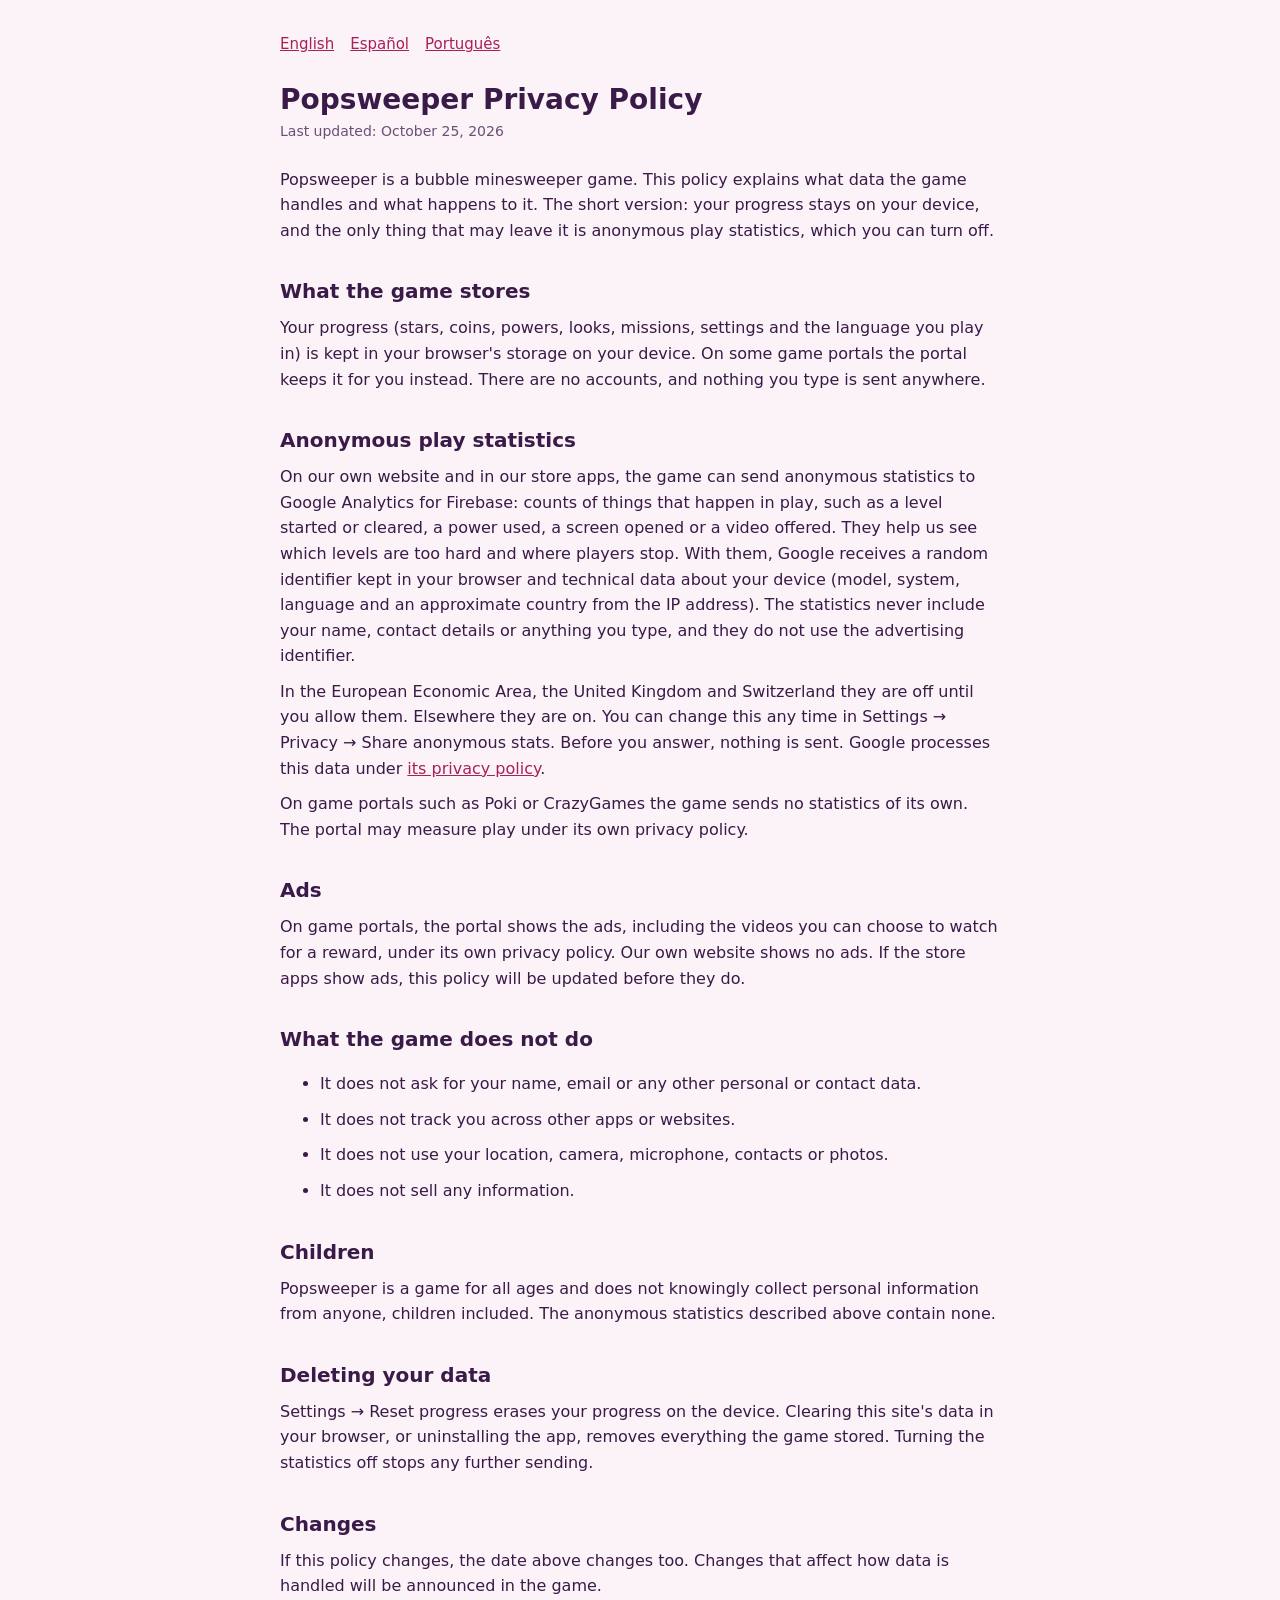
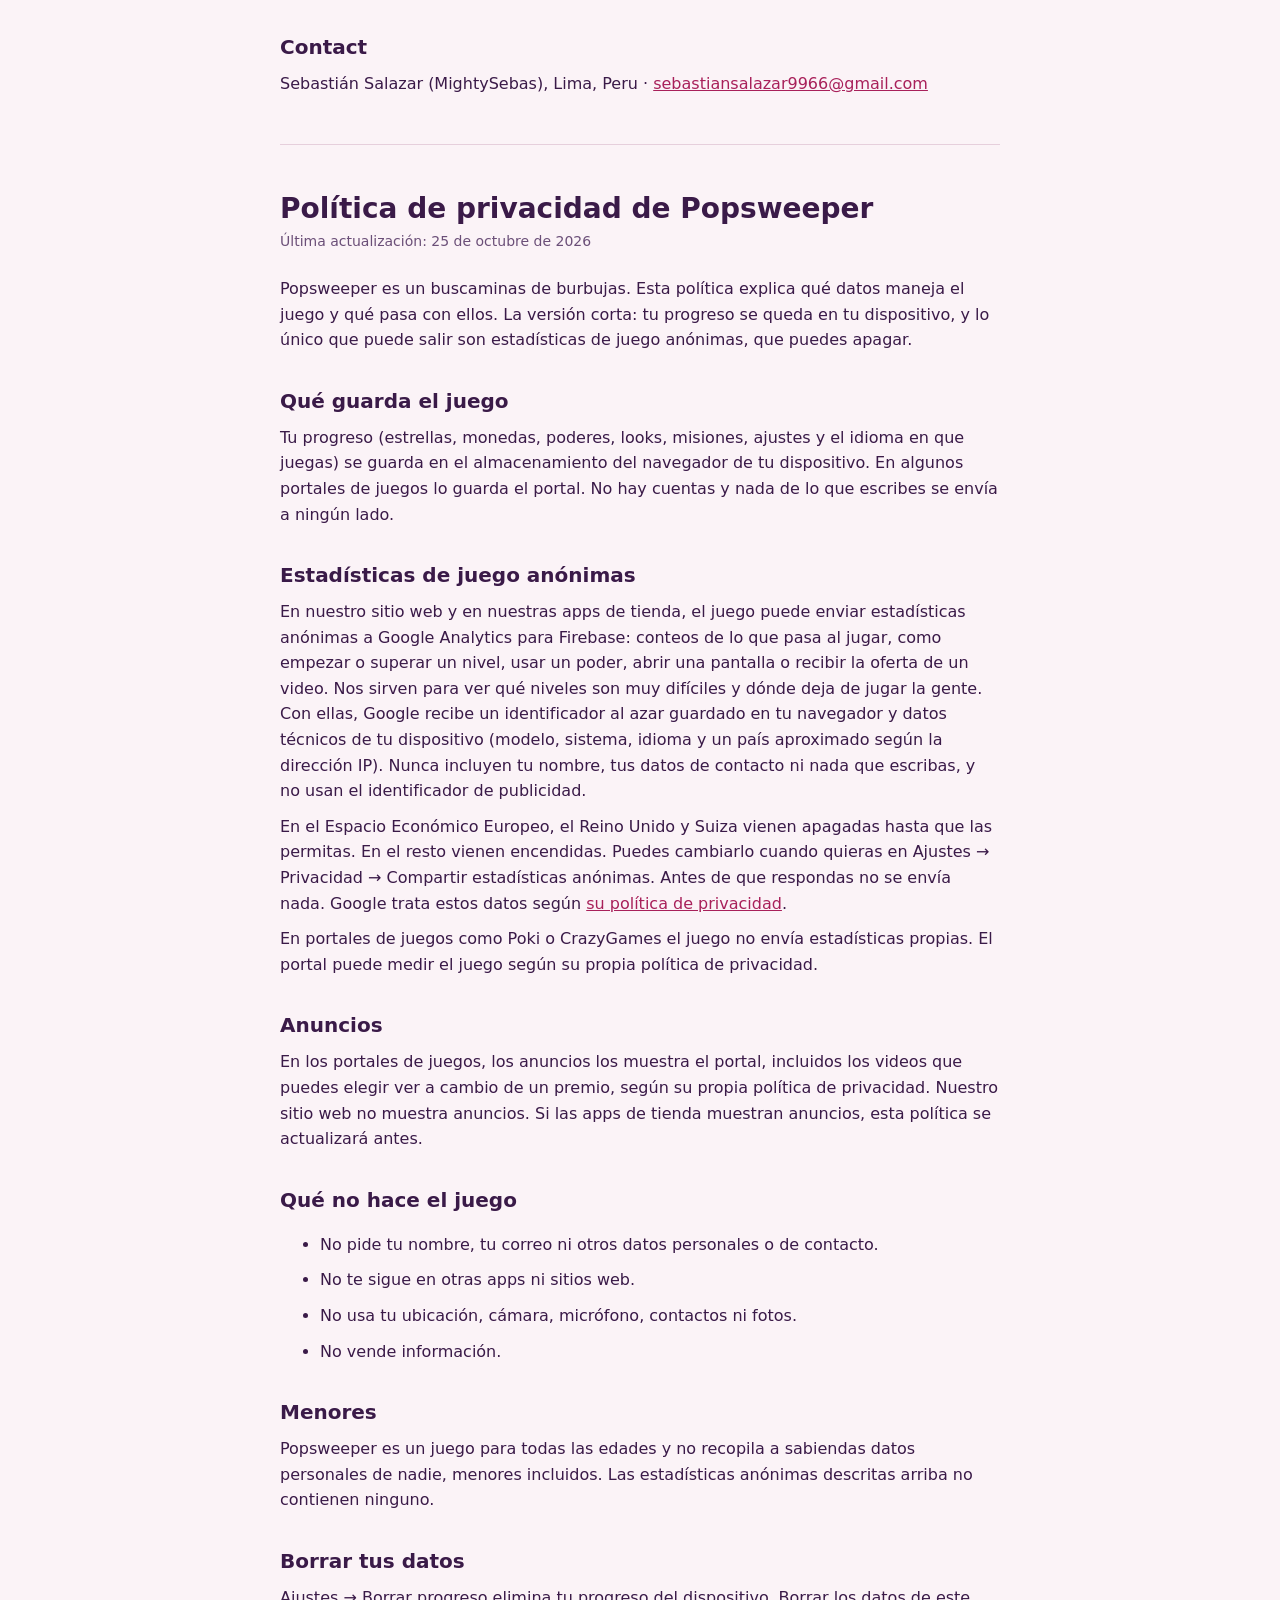
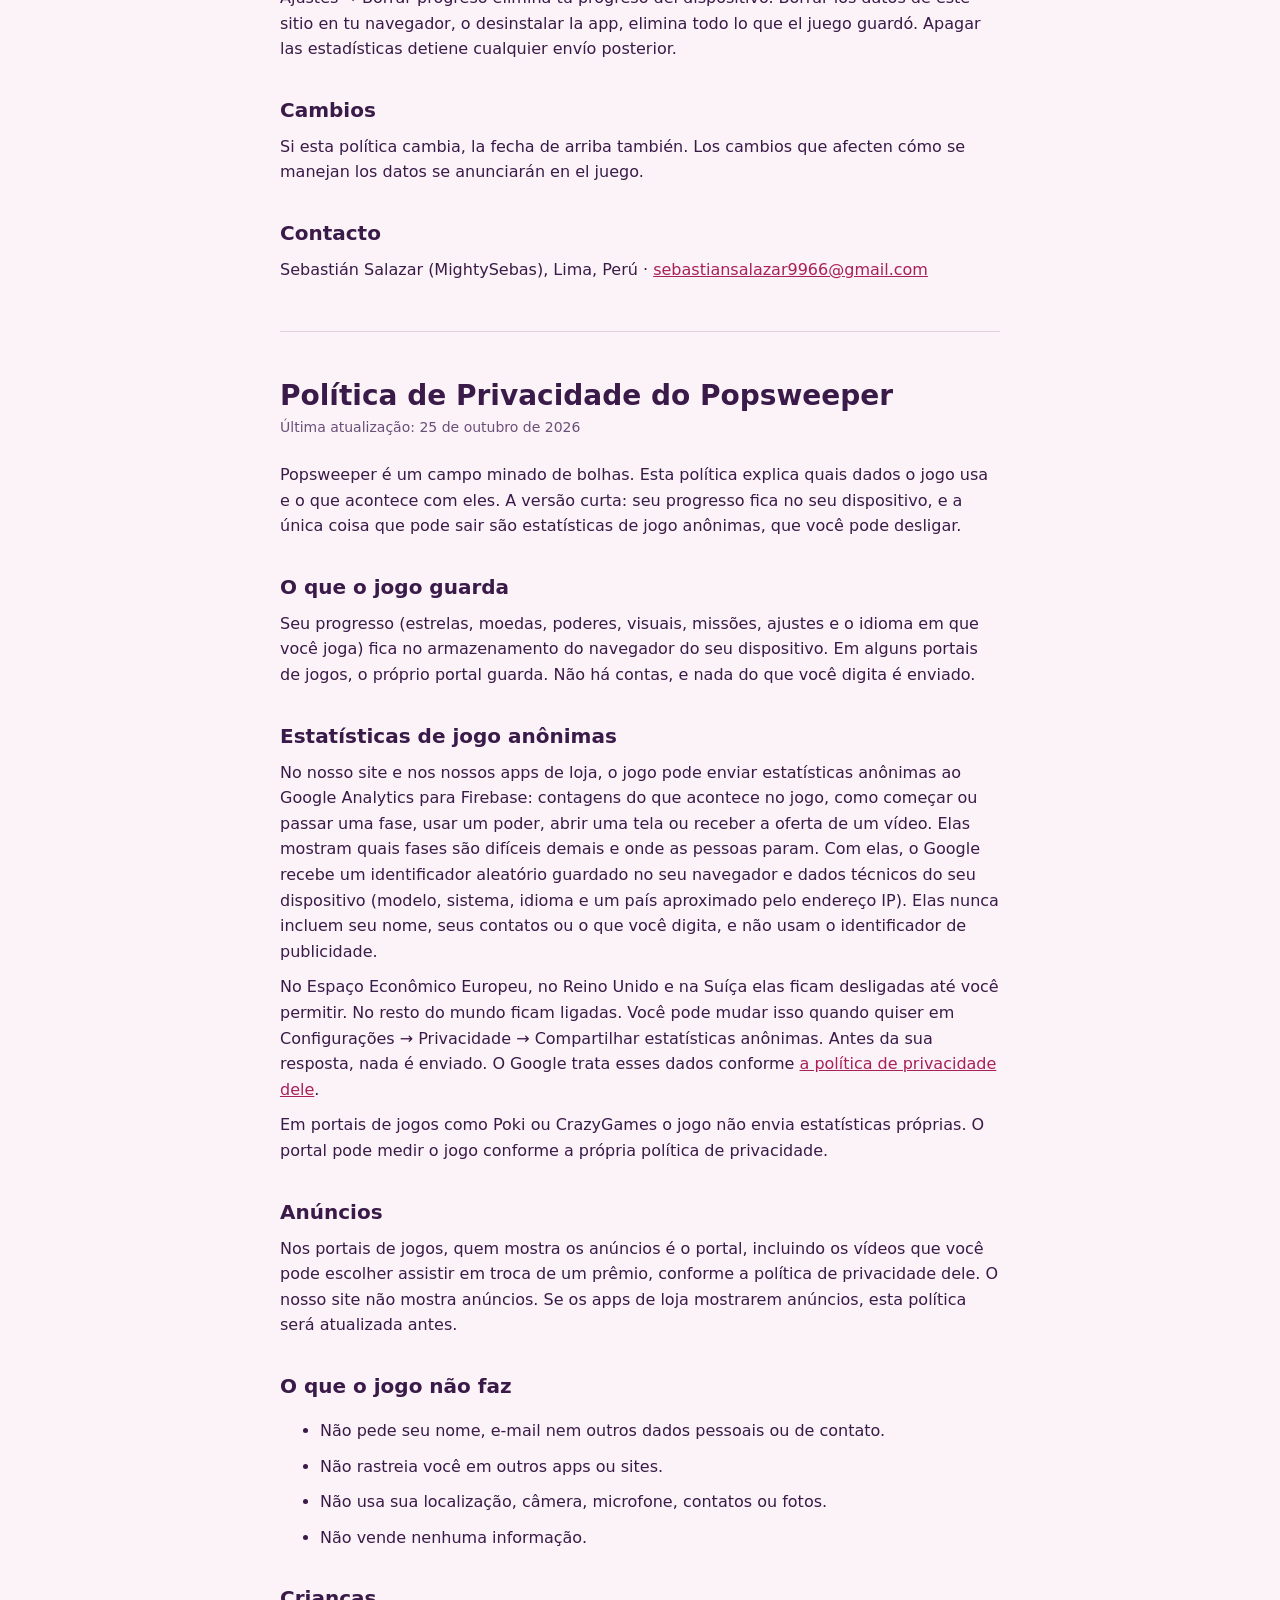
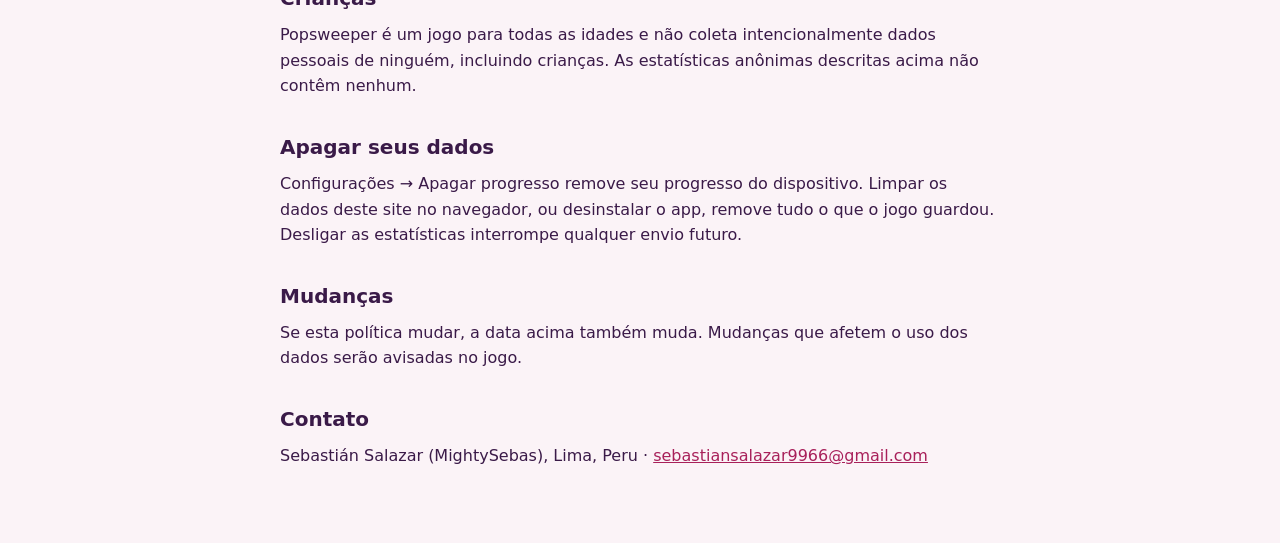
==== privacy.html @ 66dc6cac "chore: publish Popsweeper build ddfa338" ====
<!doctype html>
<html lang="en">
<head>
<meta charset="utf-8">
<meta name="viewport" content="width=device-width, initial-scale=1">
<title>Popsweeper · Privacy Policy</title>
<link rel="icon" href="favicon.svg" type="image/svg+xml">
<style>
  :root { --ink: #3a1a48; --soft: #6b4f78; --bg: #fbf3f7; --line: #e6cfdc; --accent: #a8205a; }
  @media (prefers-color-scheme: dark) { :root { --ink: #f4e6ee; --soft: #c2a9c9; --bg: #1c0d24; --line: #3d2547; --accent: #ff7aae; } }
  body { margin: 0 auto; padding: 32px 20px 64px; max-width: 720px; font: 16px/1.6 system-ui, -apple-system, 'Segoe UI', Roboto, sans-serif; color: var(--ink); background: var(--bg); }
  h1 { font-size: 28px; line-height: 1.15; margin: 0 0 4px; }
  h2 { font-size: 20px; margin: 32px 0 8px; }
  p, li { margin: 0 0 10px; }
  .meta { color: var(--soft); font-size: 14px; margin-bottom: 24px; }
  nav { display: flex; gap: 16px; margin-bottom: 28px; font-size: 15px; }
  hr { border: 0; border-top: 1px solid var(--line); margin: 48px 0; }
  a { color: var(--accent); }
</style>
</head>
<body>
<nav aria-label="Language"><a href="#en">English</a><a href="#es">Español</a><a href="#pt">Português</a></nav>

<section id="en" lang="en">
<h1>Popsweeper Privacy Policy</h1>
<p class="meta">Last updated: October 25, 2026</p>
<p>Popsweeper is a bubble minesweeper game. This policy explains what data the game handles and what happens to it. The short version: your progress stays on your device, and the only thing that may leave it is anonymous play statistics, which you can turn off.</p>

<h2>What the game stores</h2>
<p>Your progress (stars, coins, powers, looks, missions, settings and the language you play in) is kept in your browser's storage on your device. On some game portals the portal keeps it for you instead. There are no accounts, and nothing you type is sent anywhere.</p>

<h2>Anonymous play statistics</h2>
<p>On our own website and in our store apps, the game can send anonymous statistics to Google Analytics for Firebase: counts of things that happen in play, such as a level started or cleared, a power used, a screen opened or a video offered. They help us see which levels are too hard and where players stop. With them, Google receives a random identifier kept in your browser and technical data about your device (model, system, language and an approximate country from the IP address). The statistics never include your name, contact details or anything you type, and they do not use the advertising identifier.</p>
<p>In the European Economic Area, the United Kingdom and Switzerland they are off until you allow them. Elsewhere they are on. You can change this any time in Settings → Privacy → Share anonymous stats. Before you answer, nothing is sent. Google processes this data under <a href="https://policies.google.com/privacy">its privacy policy</a>.</p>
<p>On game portals such as Poki or CrazyGames the game sends no statistics of its own. The portal may measure play under its own privacy policy.</p>

<h2>Ads</h2>
<p>On game portals, the portal shows the ads, including the videos you can choose to watch for a reward, under its own privacy policy. Our own website shows no ads. If the store apps show ads, this policy will be updated before they do.</p>

<h2>What the game does not do</h2>
<ul>
<li>It does not ask for your name, email or any other personal or contact data.</li>
<li>It does not track you across other apps or websites.</li>
<li>It does not use your location, camera, microphone, contacts or photos.</li>
<li>It does not sell any information.</li>
</ul>

<h2>Children</h2>
<p>Popsweeper is a game for all ages and does not knowingly collect personal information from anyone, children included. The anonymous statistics described above contain none.</p>

<h2>Deleting your data</h2>
<p>Settings → Reset progress erases your progress on the device. Clearing this site's data in your browser, or uninstalling the app, removes everything the game stored. Turning the statistics off stops any further sending.</p>

<h2>Changes</h2>
<p>If this policy changes, the date above changes too. Changes that affect how data is handled will be announced in the game.</p>

<h2>Contact</h2>
<p>Sebastián Salazar (MightySebas), Lima, Peru · <a href="mailto:sebastiansalazar9966@gmail.com">sebastiansalazar9966@gmail.com</a></p>
</section>

<hr>

<section id="es" lang="es">
<h1>Política de privacidad de Popsweeper</h1>
<p class="meta">Última actualización: 25 de octubre de 2026</p>
<p>Popsweeper es un buscaminas de burbujas. Esta política explica qué datos maneja el juego y qué pasa con ellos. La versión corta: tu progreso se queda en tu dispositivo, y lo único que puede salir son estadísticas de juego anónimas, que puedes apagar.</p>

<h2>Qué guarda el juego</h2>
<p>Tu progreso (estrellas, monedas, poderes, looks, misiones, ajustes y el idioma en que juegas) se guarda en el almacenamiento del navegador de tu dispositivo. En algunos portales de juegos lo guarda el portal. No hay cuentas y nada de lo que escribes se envía a ningún lado.</p>

<h2>Estadísticas de juego anónimas</h2>
<p>En nuestro sitio web y en nuestras apps de tienda, el juego puede enviar estadísticas anónimas a Google Analytics para Firebase: conteos de lo que pasa al jugar, como empezar o superar un nivel, usar un poder, abrir una pantalla o recibir la oferta de un video. Nos sirven para ver qué niveles son muy difíciles y dónde deja de jugar la gente. Con ellas, Google recibe un identificador al azar guardado en tu navegador y datos técnicos de tu dispositivo (modelo, sistema, idioma y un país aproximado según la dirección IP). Nunca incluyen tu nombre, tus datos de contacto ni nada que escribas, y no usan el identificador de publicidad.</p>
<p>En el Espacio Económico Europeo, el Reino Unido y Suiza vienen apagadas hasta que las permitas. En el resto vienen encendidas. Puedes cambiarlo cuando quieras en Ajustes → Privacidad → Compartir estadísticas anónimas. Antes de que respondas no se envía nada. Google trata estos datos según <a href="https://policies.google.com/privacy">su política de privacidad</a>.</p>
<p>En portales de juegos como Poki o CrazyGames el juego no envía estadísticas propias. El portal puede medir el juego según su propia política de privacidad.</p>

<h2>Anuncios</h2>
<p>En los portales de juegos, los anuncios los muestra el portal, incluidos los videos que puedes elegir ver a cambio de un premio, según su propia política de privacidad. Nuestro sitio web no muestra anuncios. Si las apps de tienda muestran anuncios, esta política se actualizará antes.</p>

<h2>Qué no hace el juego</h2>
<ul>
<li>No pide tu nombre, tu correo ni otros datos personales o de contacto.</li>
<li>No te sigue en otras apps ni sitios web.</li>
<li>No usa tu ubicación, cámara, micrófono, contactos ni fotos.</li>
<li>No vende información.</li>
</ul>

<h2>Menores</h2>
<p>Popsweeper es un juego para todas las edades y no recopila a sabiendas datos personales de nadie, menores incluidos. Las estadísticas anónimas descritas arriba no contienen ninguno.</p>

<h2>Borrar tus datos</h2>
<p>Ajustes → Borrar progreso elimina tu progreso del dispositivo. Borrar los datos de este sitio en tu navegador, o desinstalar la app, elimina todo lo que el juego guardó. Apagar las estadísticas detiene cualquier envío posterior.</p>

<h2>Cambios</h2>
<p>Si esta política cambia, la fecha de arriba también. Los cambios que afecten cómo se manejan los datos se anunciarán en el juego.</p>

<h2>Contacto</h2>
<p>Sebastián Salazar (MightySebas), Lima, Perú · <a href="mailto:sebastiansalazar9966@gmail.com">sebastiansalazar9966@gmail.com</a></p>
</section>

<hr>

<section id="pt" lang="pt-BR">
<h1>Política de Privacidade do Popsweeper</h1>
<p class="meta">Última atualização: 25 de outubro de 2026</p>
<p>Popsweeper é um campo minado de bolhas. Esta política explica quais dados o jogo usa e o que acontece com eles. A versão curta: seu progresso fica no seu dispositivo, e a única coisa que pode sair são estatísticas de jogo anônimas, que você pode desligar.</p>

<h2>O que o jogo guarda</h2>
<p>Seu progresso (estrelas, moedas, poderes, visuais, missões, ajustes e o idioma em que você joga) fica no armazenamento do navegador do seu dispositivo. Em alguns portais de jogos, o próprio portal guarda. Não há contas, e nada do que você digita é enviado.</p>

<h2>Estatísticas de jogo anônimas</h2>
<p>No nosso site e nos nossos apps de loja, o jogo pode enviar estatísticas anônimas ao Google Analytics para Firebase: contagens do que acontece no jogo, como começar ou passar uma fase, usar um poder, abrir uma tela ou receber a oferta de um vídeo. Elas mostram quais fases são difíceis demais e onde as pessoas param. Com elas, o Google recebe um identificador aleatório guardado no seu navegador e dados técnicos do seu dispositivo (modelo, sistema, idioma e um país aproximado pelo endereço IP). Elas nunca incluem seu nome, seus contatos ou o que você digita, e não usam o identificador de publicidade.</p>
<p>No Espaço Econômico Europeu, no Reino Unido e na Suíça elas ficam desligadas até você permitir. No resto do mundo ficam ligadas. Você pode mudar isso quando quiser em Configurações → Privacidade → Compartilhar estatísticas anônimas. Antes da sua resposta, nada é enviado. O Google trata esses dados conforme <a href="https://policies.google.com/privacy">a política de privacidade dele</a>.</p>
<p>Em portais de jogos como Poki ou CrazyGames o jogo não envia estatísticas próprias. O portal pode medir o jogo conforme a própria política de privacidade.</p>

<h2>Anúncios</h2>
<p>Nos portais de jogos, quem mostra os anúncios é o portal, incluindo os vídeos que você pode escolher assistir em troca de um prêmio, conforme a política de privacidade dele. O nosso site não mostra anúncios. Se os apps de loja mostrarem anúncios, esta política será atualizada antes.</p>

<h2>O que o jogo não faz</h2>
<ul>
<li>Não pede seu nome, e-mail nem outros dados pessoais ou de contato.</li>
<li>Não rastreia você em outros apps ou sites.</li>
<li>Não usa sua localização, câmera, microfone, contatos ou fotos.</li>
<li>Não vende nenhuma informação.</li>
</ul>

<h2>Crianças</h2>
<p>Popsweeper é um jogo para todas as idades e não coleta intencionalmente dados pessoais de ninguém, incluindo crianças. As estatísticas anônimas descritas acima não contêm nenhum.</p>

<h2>Apagar seus dados</h2>
<p>Configurações → Apagar progresso remove seu progresso do dispositivo. Limpar os dados deste site no navegador, ou desinstalar o app, remove tudo o que o jogo guardou. Desligar as estatísticas interrompe qualquer envio futuro.</p>

<h2>Mudanças</h2>
<p>Se esta política mudar, a data acima também muda. Mudanças que afetem o uso dos dados serão avisadas no jogo.</p>

<h2>Contato</h2>
<p>Sebastián Salazar (MightySebas), Lima, Peru · <a href="mailto:sebastiansalazar9966@gmail.com">sebastiansalazar9966@gmail.com</a></p>
</section>
</body>
</html>
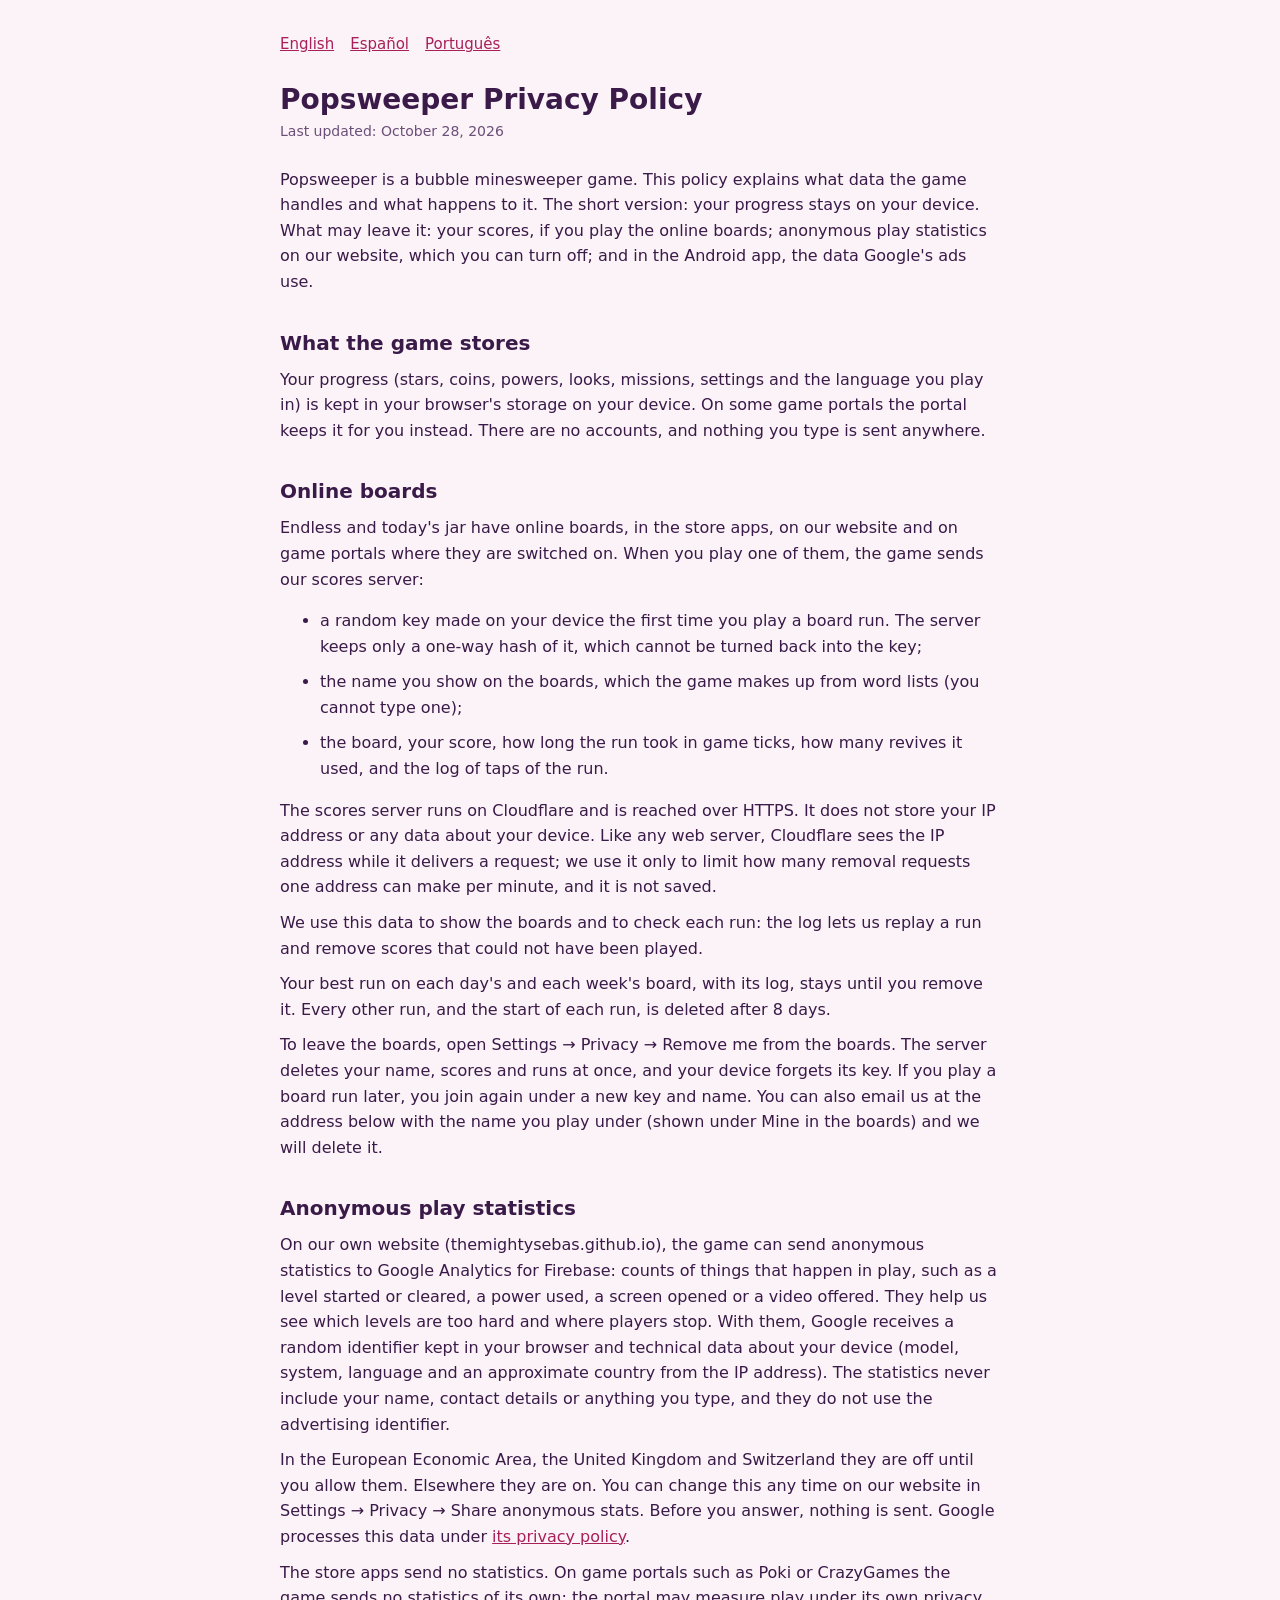
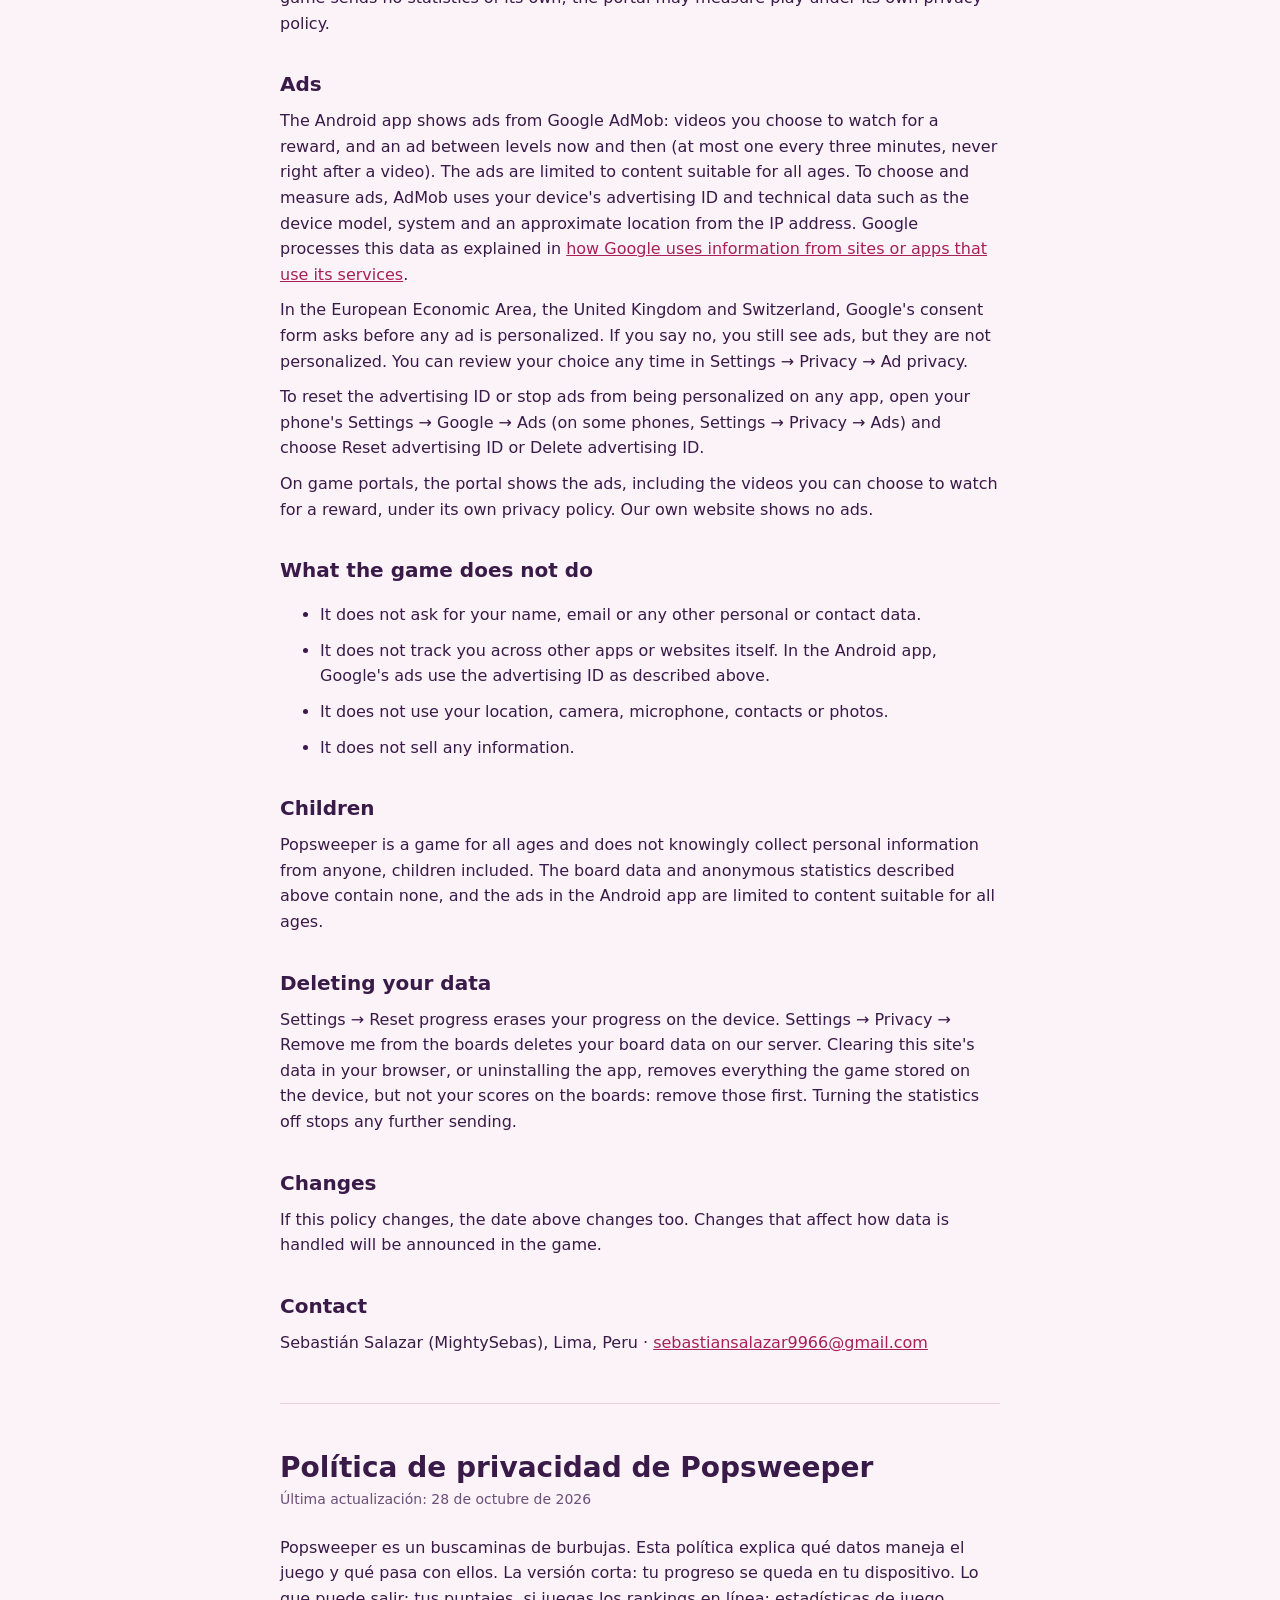
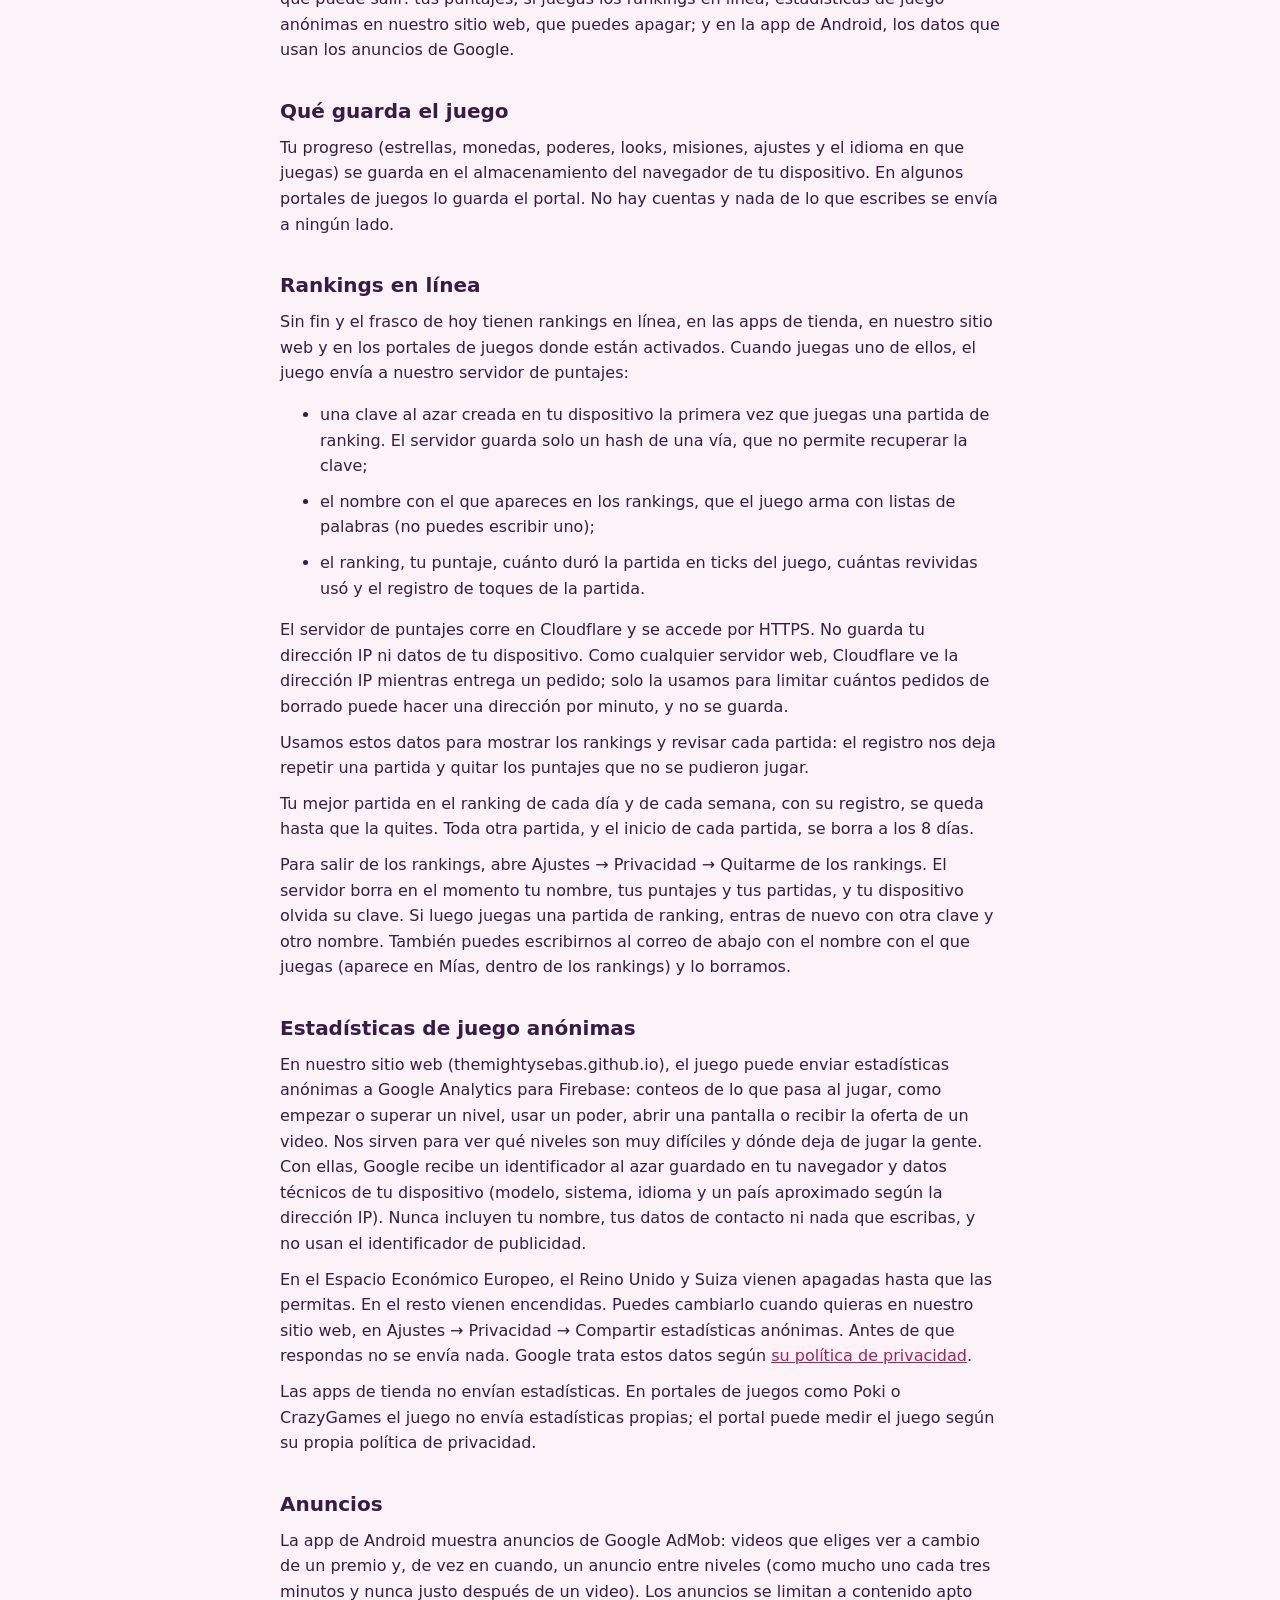
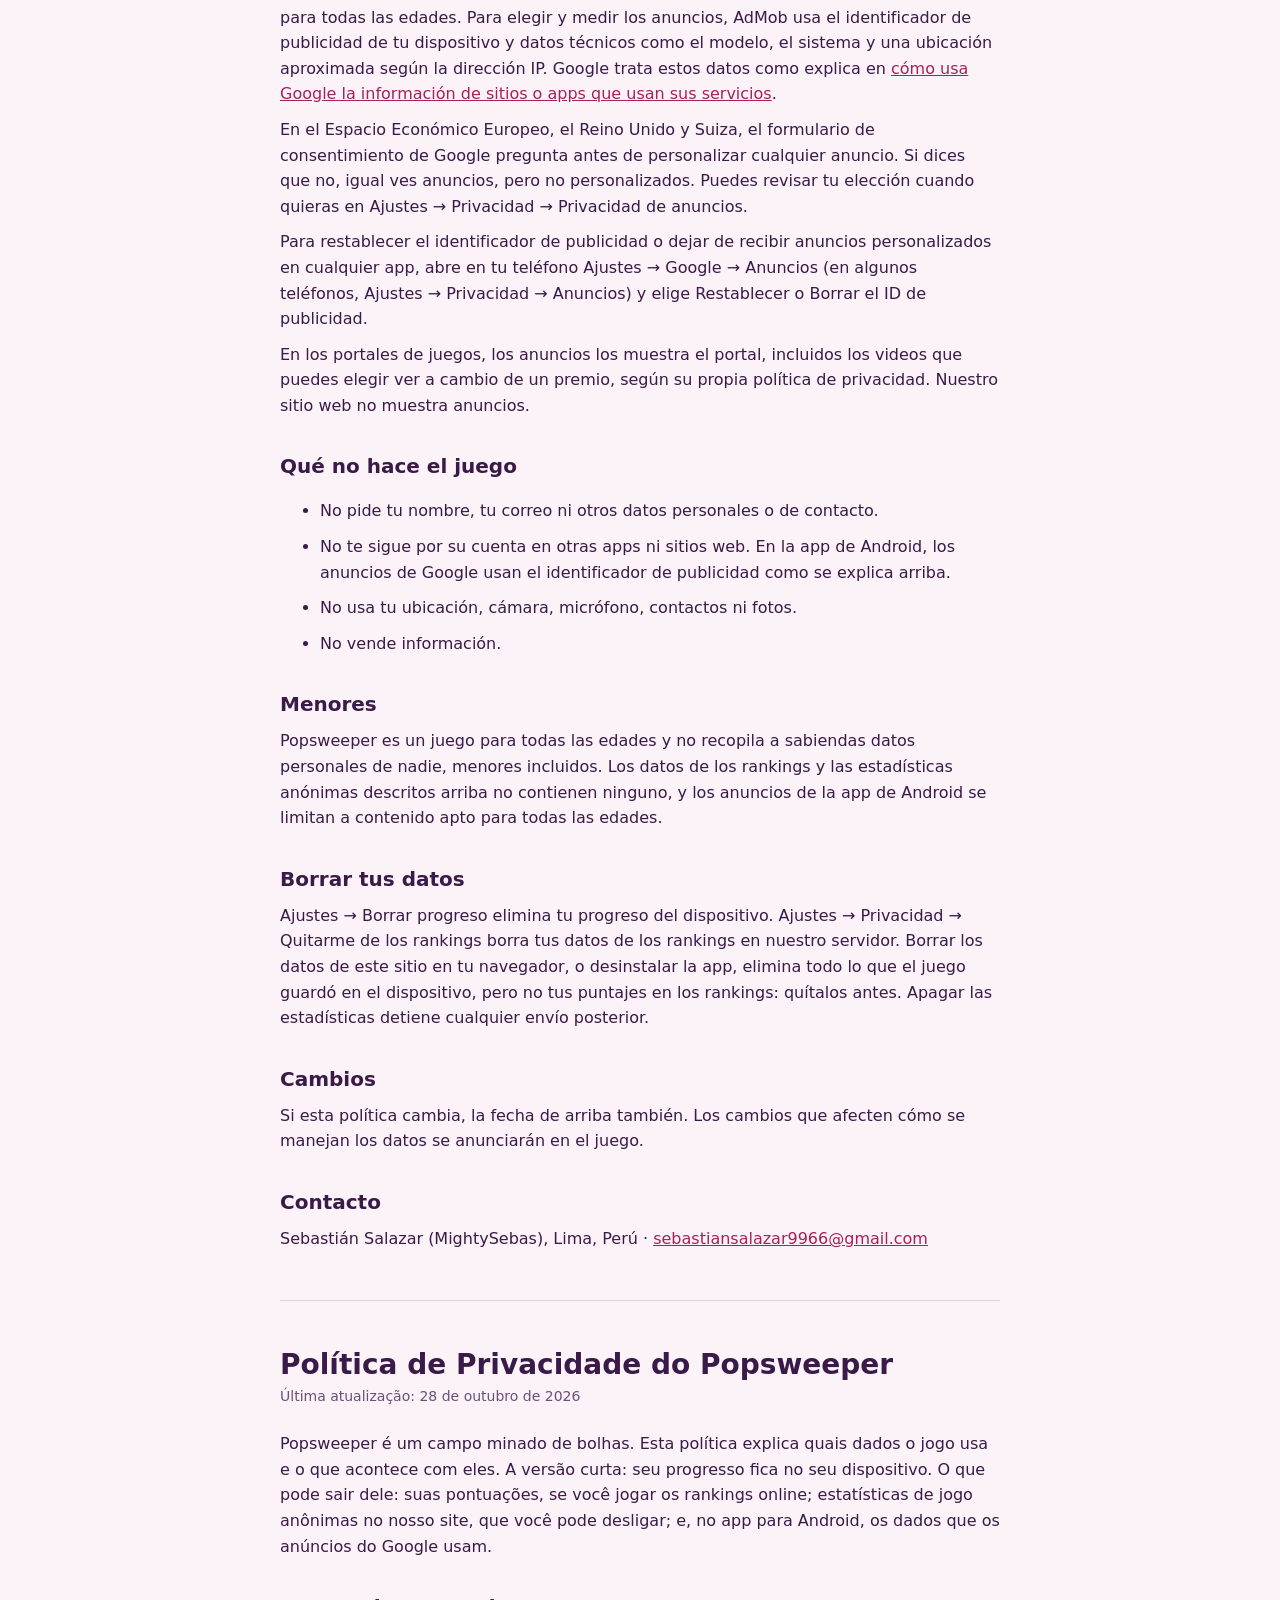
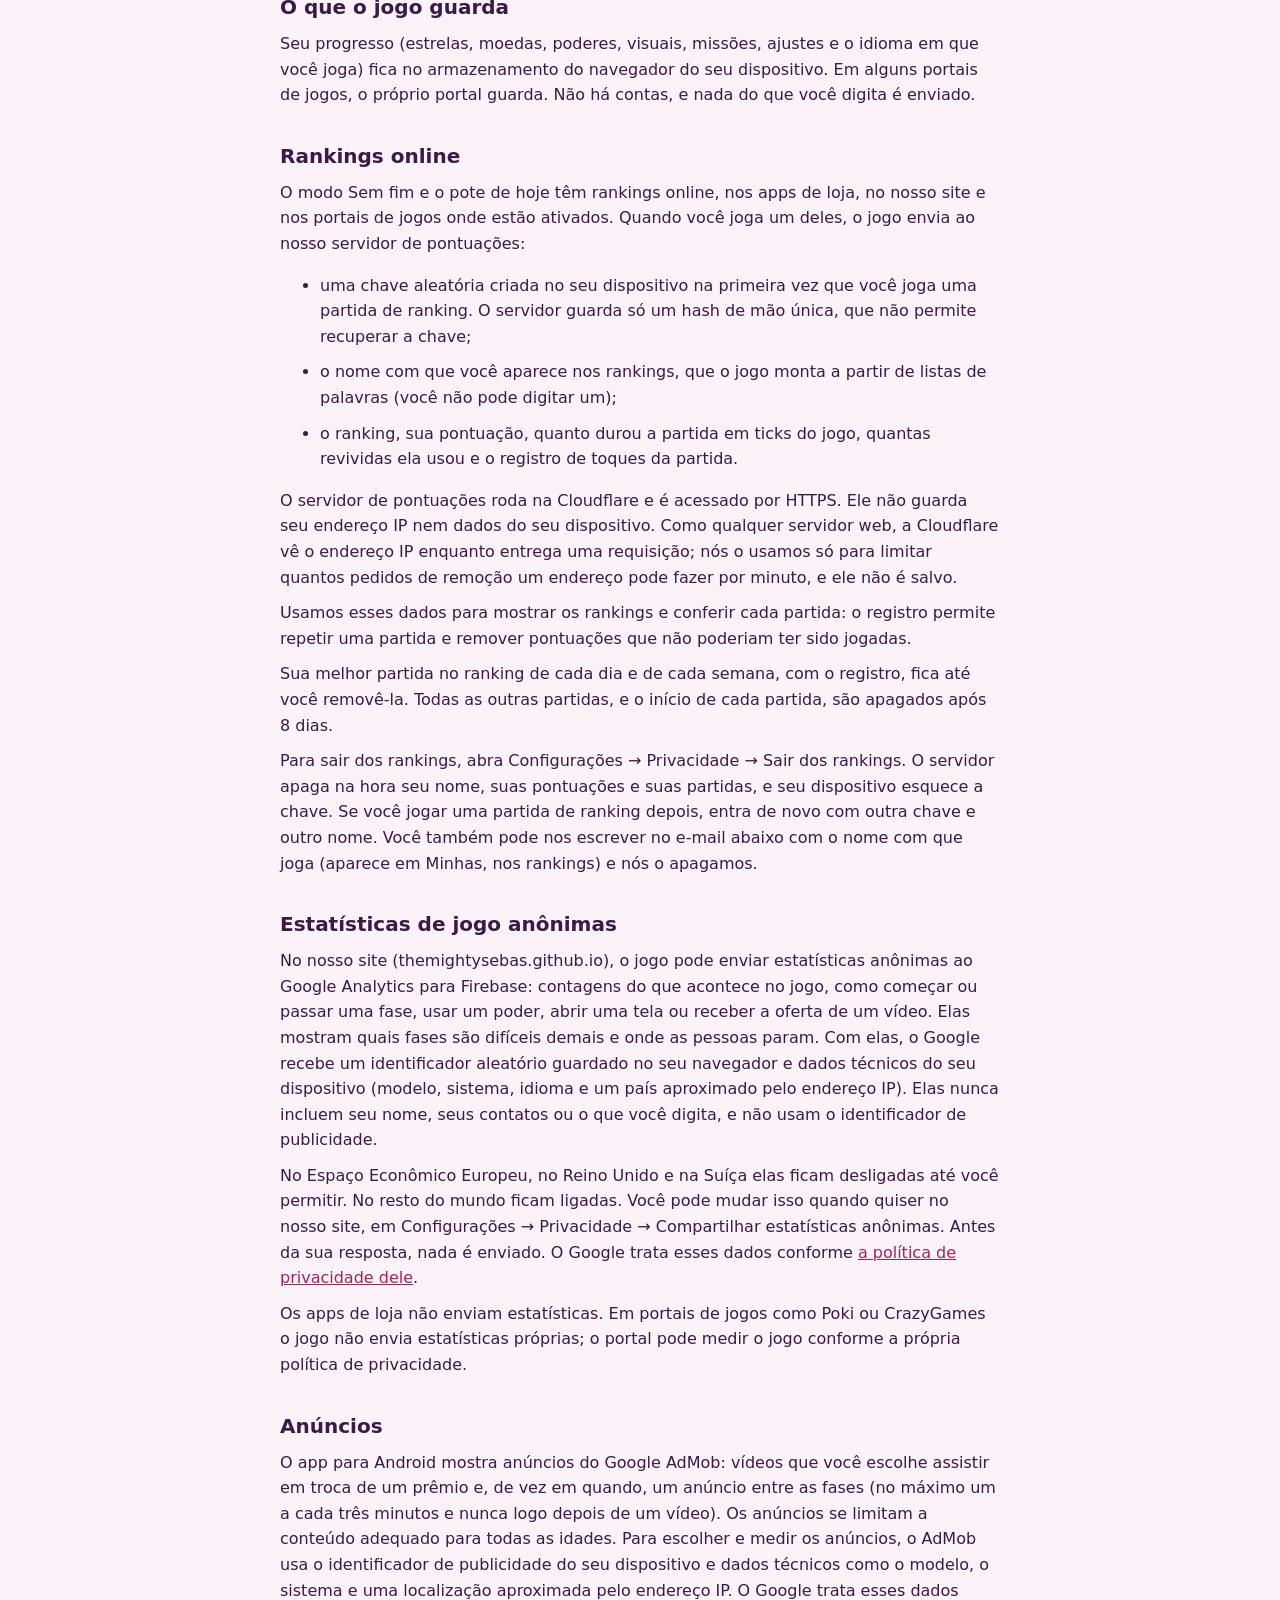
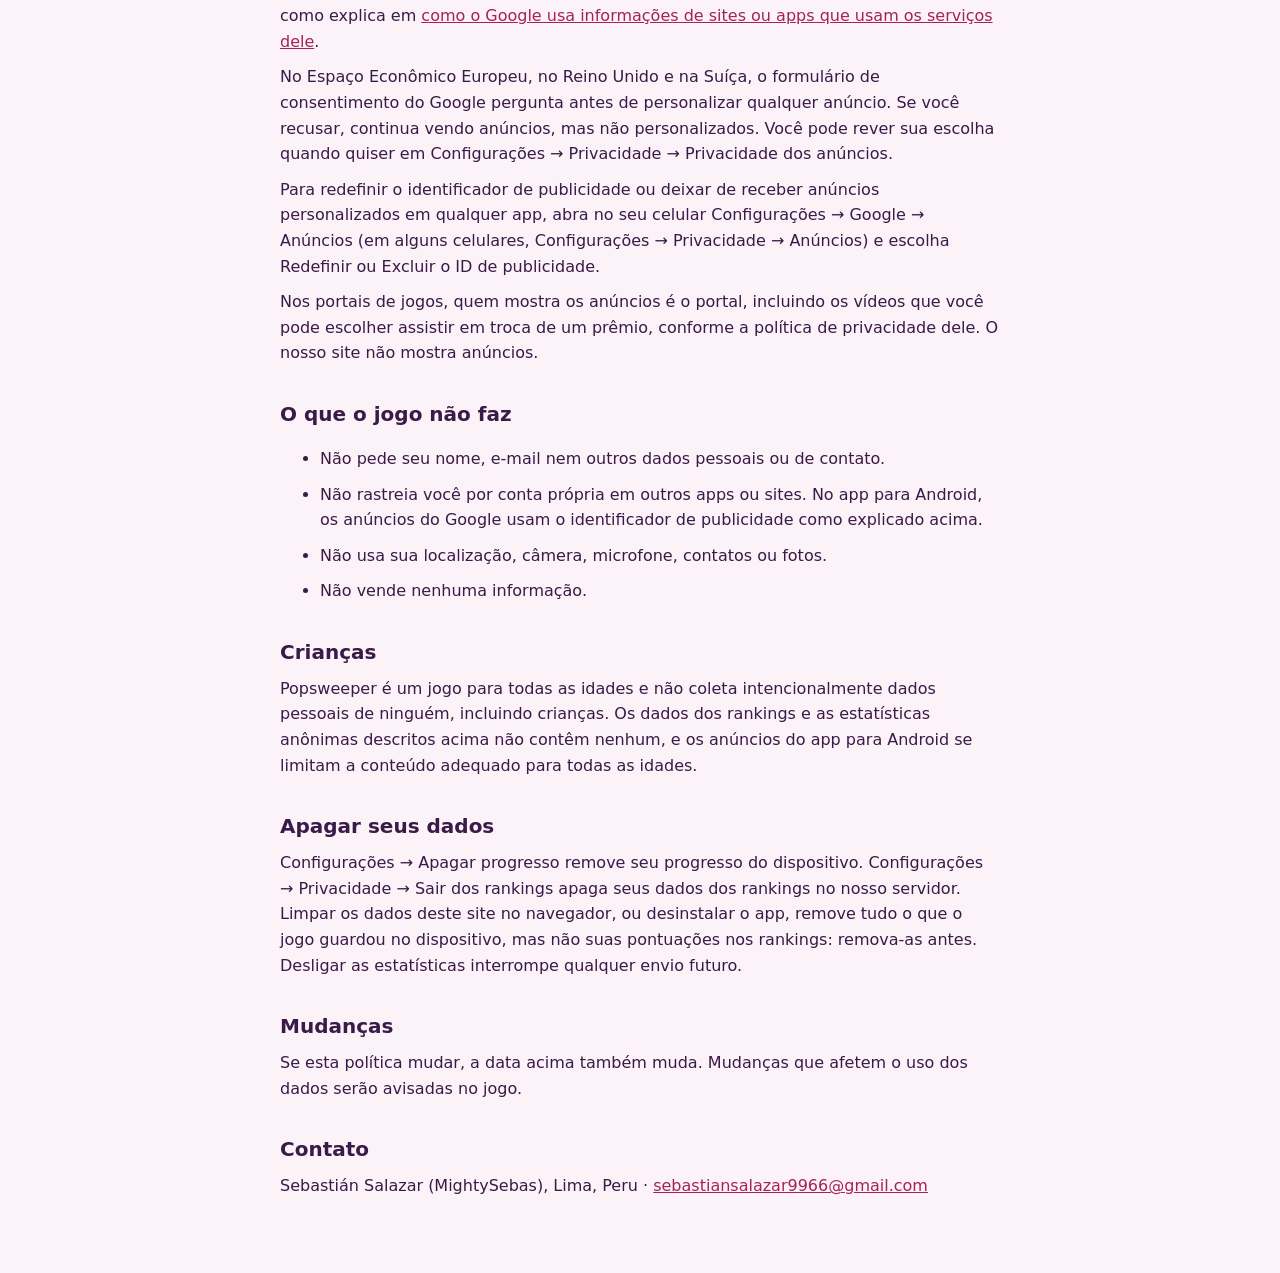
==== commit 88428ea9: "chore: publish Popsweeper build 52184be" ====
--- a/privacy.html
+++ b/privacy.html
@@ -23,33 +23,48 @@
 
 <section id="en" lang="en">
 <h1>Popsweeper Privacy Policy</h1>
-<p class="meta">Last updated: October 25, 2026</p>
-<p>Popsweeper is a bubble minesweeper game. This policy explains what data the game handles and what happens to it. The short version: your progress stays on your device, and the only thing that may leave it is anonymous play statistics, which you can turn off.</p>
+<p class="meta">Last updated: October 28, 2026</p>
+<p>Popsweeper is a bubble minesweeper game. This policy explains what data the game handles and what happens to it. The short version: your progress stays on your device. What may leave it: your scores, if you play the online boards; anonymous play statistics on our website, which you can turn off; and in the Android app, the data Google's ads use.</p>
 
 <h2>What the game stores</h2>
 <p>Your progress (stars, coins, powers, looks, missions, settings and the language you play in) is kept in your browser's storage on your device. On some game portals the portal keeps it for you instead. There are no accounts, and nothing you type is sent anywhere.</p>
 
+<h2>Online boards</h2>
+<p>Endless and today's jar have online boards, in the store apps, on our website and on game portals where they are switched on. When you play one of them, the game sends our scores server:</p>
+<ul>
+<li>a random key made on your device the first time you play a board run. The server keeps only a one-way hash of it, which cannot be turned back into the key;</li>
+<li>the name you show on the boards, which the game makes up from word lists (you cannot type one);</li>
+<li>the board, your score, how long the run took in game ticks, how many revives it used, and the log of taps of the run.</li>
+</ul>
+<p>The scores server runs on Cloudflare and is reached over HTTPS. It does not store your IP address or any data about your device. Like any web server, Cloudflare sees the IP address while it delivers a request; we use it only to limit how many removal requests one address can make per minute, and it is not saved.</p>
+<p>We use this data to show the boards and to check each run: the log lets us replay a run and remove scores that could not have been played.</p>
+<p>Your best run on each day's and each week's board, with its log, stays until you remove it. Every other run, and the start of each run, is deleted after 8 days.</p>
+<p>To leave the boards, open Settings → Privacy → Remove me from the boards. The server deletes your name, scores and runs at once, and your device forgets its key. If you play a board run later, you join again under a new key and name. You can also email us at the address below with the name you play under (shown under Mine in the boards) and we will delete it.</p>
+
 <h2>Anonymous play statistics</h2>
-<p>On our own website and in our store apps, the game can send anonymous statistics to Google Analytics for Firebase: counts of things that happen in play, such as a level started or cleared, a power used, a screen opened or a video offered. They help us see which levels are too hard and where players stop. With them, Google receives a random identifier kept in your browser and technical data about your device (model, system, language and an approximate country from the IP address). The statistics never include your name, contact details or anything you type, and they do not use the advertising identifier.</p>
-<p>In the European Economic Area, the United Kingdom and Switzerland they are off until you allow them. Elsewhere they are on. You can change this any time in Settings → Privacy → Share anonymous stats. Before you answer, nothing is sent. Google processes this data under <a href="https://policies.google.com/privacy">its privacy policy</a>.</p>
-<p>On game portals such as Poki or CrazyGames the game sends no statistics of its own. The portal may measure play under its own privacy policy.</p>
+<p>On our own website (themightysebas.github.io), the game can send anonymous statistics to Google Analytics for Firebase: counts of things that happen in play, such as a level started or cleared, a power used, a screen opened or a video offered. They help us see which levels are too hard and where players stop. With them, Google receives a random identifier kept in your browser and technical data about your device (model, system, language and an approximate country from the IP address). The statistics never include your name, contact details or anything you type, and they do not use the advertising identifier.</p>
+<p>In the European Economic Area, the United Kingdom and Switzerland they are off until you allow them. Elsewhere they are on. You can change this any time on our website in Settings → Privacy → Share anonymous stats. Before you answer, nothing is sent. Google processes this data under <a href="https://policies.google.com/privacy">its privacy policy</a>.</p>
+<p>The store apps send no statistics. On game portals such as Poki or CrazyGames the game sends no statistics of its own; the portal may measure play under its own privacy policy.</p>
 
 <h2>Ads</h2>
-<p>On game portals, the portal shows the ads, including the videos you can choose to watch for a reward, under its own privacy policy. Our own website shows no ads. If the store apps show ads, this policy will be updated before they do.</p>
+<p>The Android app shows ads from Google AdMob: videos you choose to watch for a reward, and an ad between levels now and then (at most one every three minutes, never right after a video). The ads are limited to content suitable for all ages. To choose and measure ads, AdMob uses your device's advertising ID and technical data such as the device model, system and an approximate location from the IP address. Google processes this data as explained in <a href="https://policies.google.com/technologies/partner-sites">how Google uses information from sites or apps that use its services</a>.</p>
+<p>In the European Economic Area, the United Kingdom and Switzerland, Google's consent form asks before any ad is personalized. If you say no, you still see ads, but they are not personalized. You can review your choice any time in Settings → Privacy → Ad privacy.</p>
+<p>To reset the advertising ID or stop ads from being personalized on any app, open your phone's Settings → Google → Ads (on some phones, Settings → Privacy → Ads) and choose Reset advertising ID or Delete advertising ID.</p>
+<p>On game portals, the portal shows the ads, including the videos you can choose to watch for a reward, under its own privacy policy. Our own website shows no ads.</p>
 
 <h2>What the game does not do</h2>
 <ul>
 <li>It does not ask for your name, email or any other personal or contact data.</li>
-<li>It does not track you across other apps or websites.</li>
+<li>It does not track you across other apps or websites itself. In the Android app, Google's ads use the advertising ID as described above.</li>
 <li>It does not use your location, camera, microphone, contacts or photos.</li>
 <li>It does not sell any information.</li>
 </ul>
 
 <h2>Children</h2>
-<p>Popsweeper is a game for all ages and does not knowingly collect personal information from anyone, children included. The anonymous statistics described above contain none.</p>
+<p>Popsweeper is a game for all ages and does not knowingly collect personal information from anyone, children included. The board data and anonymous statistics described above contain none, and the ads in the Android app are limited to content suitable for all ages.</p>
 
 <h2>Deleting your data</h2>
-<p>Settings → Reset progress erases your progress on the device. Clearing this site's data in your browser, or uninstalling the app, removes everything the game stored. Turning the statistics off stops any further sending.</p>
+<p>Settings → Reset progress erases your progress on the device. Settings → Privacy → Remove me from the boards deletes your board data on our server. Clearing this site's data in your browser, or uninstalling the app, removes everything the game stored on the device, but not your scores on the boards: remove those first. Turning the statistics off stops any further sending.</p>
 
 <h2>Changes</h2>
 <p>If this policy changes, the date above changes too. Changes that affect how data is handled will be announced in the game.</p>
@@ -62,33 +77,48 @@
 
 <section id="es" lang="es">
 <h1>Política de privacidad de Popsweeper</h1>
-<p class="meta">Última actualización: 25 de octubre de 2026</p>
-<p>Popsweeper es un buscaminas de burbujas. Esta política explica qué datos maneja el juego y qué pasa con ellos. La versión corta: tu progreso se queda en tu dispositivo, y lo único que puede salir son estadísticas de juego anónimas, que puedes apagar.</p>
+<p class="meta">Última actualización: 28 de octubre de 2026</p>
+<p>Popsweeper es un buscaminas de burbujas. Esta política explica qué datos maneja el juego y qué pasa con ellos. La versión corta: tu progreso se queda en tu dispositivo. Lo que puede salir: tus puntajes, si juegas los rankings en línea; estadísticas de juego anónimas en nuestro sitio web, que puedes apagar; y en la app de Android, los datos que usan los anuncios de Google.</p>
 
 <h2>Qué guarda el juego</h2>
 <p>Tu progreso (estrellas, monedas, poderes, looks, misiones, ajustes y el idioma en que juegas) se guarda en el almacenamiento del navegador de tu dispositivo. En algunos portales de juegos lo guarda el portal. No hay cuentas y nada de lo que escribes se envía a ningún lado.</p>
 
+<h2>Rankings en línea</h2>
+<p>Sin fin y el frasco de hoy tienen rankings en línea, en las apps de tienda, en nuestro sitio web y en los portales de juegos donde están activados. Cuando juegas uno de ellos, el juego envía a nuestro servidor de puntajes:</p>
+<ul>
+<li>una clave al azar creada en tu dispositivo la primera vez que juegas una partida de ranking. El servidor guarda solo un hash de una vía, que no permite recuperar la clave;</li>
+<li>el nombre con el que apareces en los rankings, que el juego arma con listas de palabras (no puedes escribir uno);</li>
+<li>el ranking, tu puntaje, cuánto duró la partida en ticks del juego, cuántas revividas usó y el registro de toques de la partida.</li>
+</ul>
+<p>El servidor de puntajes corre en Cloudflare y se accede por HTTPS. No guarda tu dirección IP ni datos de tu dispositivo. Como cualquier servidor web, Cloudflare ve la dirección IP mientras entrega un pedido; solo la usamos para limitar cuántos pedidos de borrado puede hacer una dirección por minuto, y no se guarda.</p>
+<p>Usamos estos datos para mostrar los rankings y revisar cada partida: el registro nos deja repetir una partida y quitar los puntajes que no se pudieron jugar.</p>
+<p>Tu mejor partida en el ranking de cada día y de cada semana, con su registro, se queda hasta que la quites. Toda otra partida, y el inicio de cada partida, se borra a los 8 días.</p>
+<p>Para salir de los rankings, abre Ajustes → Privacidad → Quitarme de los rankings. El servidor borra en el momento tu nombre, tus puntajes y tus partidas, y tu dispositivo olvida su clave. Si luego juegas una partida de ranking, entras de nuevo con otra clave y otro nombre. También puedes escribirnos al correo de abajo con el nombre con el que juegas (aparece en Mías, dentro de los rankings) y lo borramos.</p>
+
 <h2>Estadísticas de juego anónimas</h2>
-<p>En nuestro sitio web y en nuestras apps de tienda, el juego puede enviar estadísticas anónimas a Google Analytics para Firebase: conteos de lo que pasa al jugar, como empezar o superar un nivel, usar un poder, abrir una pantalla o recibir la oferta de un video. Nos sirven para ver qué niveles son muy difíciles y dónde deja de jugar la gente. Con ellas, Google recibe un identificador al azar guardado en tu navegador y datos técnicos de tu dispositivo (modelo, sistema, idioma y un país aproximado según la dirección IP). Nunca incluyen tu nombre, tus datos de contacto ni nada que escribas, y no usan el identificador de publicidad.</p>
-<p>En el Espacio Económico Europeo, el Reino Unido y Suiza vienen apagadas hasta que las permitas. En el resto vienen encendidas. Puedes cambiarlo cuando quieras en Ajustes → Privacidad → Compartir estadísticas anónimas. Antes de que respondas no se envía nada. Google trata estos datos según <a href="https://policies.google.com/privacy">su política de privacidad</a>.</p>
-<p>En portales de juegos como Poki o CrazyGames el juego no envía estadísticas propias. El portal puede medir el juego según su propia política de privacidad.</p>
+<p>En nuestro sitio web (themightysebas.github.io), el juego puede enviar estadísticas anónimas a Google Analytics para Firebase: conteos de lo que pasa al jugar, como empezar o superar un nivel, usar un poder, abrir una pantalla o recibir la oferta de un video. Nos sirven para ver qué niveles son muy difíciles y dónde deja de jugar la gente. Con ellas, Google recibe un identificador al azar guardado en tu navegador y datos técnicos de tu dispositivo (modelo, sistema, idioma y un país aproximado según la dirección IP). Nunca incluyen tu nombre, tus datos de contacto ni nada que escribas, y no usan el identificador de publicidad.</p>
+<p>En el Espacio Económico Europeo, el Reino Unido y Suiza vienen apagadas hasta que las permitas. En el resto vienen encendidas. Puedes cambiarlo cuando quieras en nuestro sitio web, en Ajustes → Privacidad → Compartir estadísticas anónimas. Antes de que respondas no se envía nada. Google trata estos datos según <a href="https://policies.google.com/privacy">su política de privacidad</a>.</p>
+<p>Las apps de tienda no envían estadísticas. En portales de juegos como Poki o CrazyGames el juego no envía estadísticas propias; el portal puede medir el juego según su propia política de privacidad.</p>
 
 <h2>Anuncios</h2>
-<p>En los portales de juegos, los anuncios los muestra el portal, incluidos los videos que puedes elegir ver a cambio de un premio, según su propia política de privacidad. Nuestro sitio web no muestra anuncios. Si las apps de tienda muestran anuncios, esta política se actualizará antes.</p>
+<p>La app de Android muestra anuncios de Google AdMob: videos que eliges ver a cambio de un premio y, de vez en cuando, un anuncio entre niveles (como mucho uno cada tres minutos y nunca justo después de un video). Los anuncios se limitan a contenido apto para todas las edades. Para elegir y medir los anuncios, AdMob usa el identificador de publicidad de tu dispositivo y datos técnicos como el modelo, el sistema y una ubicación aproximada según la dirección IP. Google trata estos datos como explica en <a href="https://policies.google.com/technologies/partner-sites?hl=es">cómo usa Google la información de sitios o apps que usan sus servicios</a>.</p>
+<p>En el Espacio Económico Europeo, el Reino Unido y Suiza, el formulario de consentimiento de Google pregunta antes de personalizar cualquier anuncio. Si dices que no, igual ves anuncios, pero no personalizados. Puedes revisar tu elección cuando quieras en Ajustes → Privacidad → Privacidad de anuncios.</p>
+<p>Para restablecer el identificador de publicidad o dejar de recibir anuncios personalizados en cualquier app, abre en tu teléfono Ajustes → Google → Anuncios (en algunos teléfonos, Ajustes → Privacidad → Anuncios) y elige Restablecer o Borrar el ID de publicidad.</p>
+<p>En los portales de juegos, los anuncios los muestra el portal, incluidos los videos que puedes elegir ver a cambio de un premio, según su propia política de privacidad. Nuestro sitio web no muestra anuncios.</p>
 
 <h2>Qué no hace el juego</h2>
 <ul>
 <li>No pide tu nombre, tu correo ni otros datos personales o de contacto.</li>
-<li>No te sigue en otras apps ni sitios web.</li>
+<li>No te sigue por su cuenta en otras apps ni sitios web. En la app de Android, los anuncios de Google usan el identificador de publicidad como se explica arriba.</li>
 <li>No usa tu ubicación, cámara, micrófono, contactos ni fotos.</li>
 <li>No vende información.</li>
 </ul>
 
 <h2>Menores</h2>
-<p>Popsweeper es un juego para todas las edades y no recopila a sabiendas datos personales de nadie, menores incluidos. Las estadísticas anónimas descritas arriba no contienen ninguno.</p>
+<p>Popsweeper es un juego para todas las edades y no recopila a sabiendas datos personales de nadie, menores incluidos. Los datos de los rankings y las estadísticas anónimas descritos arriba no contienen ninguno, y los anuncios de la app de Android se limitan a contenido apto para todas las edades.</p>
 
 <h2>Borrar tus datos</h2>
-<p>Ajustes → Borrar progreso elimina tu progreso del dispositivo. Borrar los datos de este sitio en tu navegador, o desinstalar la app, elimina todo lo que el juego guardó. Apagar las estadísticas detiene cualquier envío posterior.</p>
+<p>Ajustes → Borrar progreso elimina tu progreso del dispositivo. Ajustes → Privacidad → Quitarme de los rankings borra tus datos de los rankings en nuestro servidor. Borrar los datos de este sitio en tu navegador, o desinstalar la app, elimina todo lo que el juego guardó en el dispositivo, pero no tus puntajes en los rankings: quítalos antes. Apagar las estadísticas detiene cualquier envío posterior.</p>
 
 <h2>Cambios</h2>
 <p>Si esta política cambia, la fecha de arriba también. Los cambios que afecten cómo se manejan los datos se anunciarán en el juego.</p>
@@ -101,33 +131,48 @@
 
 <section id="pt" lang="pt-BR">
 <h1>Política de Privacidade do Popsweeper</h1>
-<p class="meta">Última atualização: 25 de outubro de 2026</p>
-<p>Popsweeper é um campo minado de bolhas. Esta política explica quais dados o jogo usa e o que acontece com eles. A versão curta: seu progresso fica no seu dispositivo, e a única coisa que pode sair são estatísticas de jogo anônimas, que você pode desligar.</p>
+<p class="meta">Última atualização: 28 de outubro de 2026</p>
+<p>Popsweeper é um campo minado de bolhas. Esta política explica quais dados o jogo usa e o que acontece com eles. A versão curta: seu progresso fica no seu dispositivo. O que pode sair dele: suas pontuações, se você jogar os rankings online; estatísticas de jogo anônimas no nosso site, que você pode desligar; e, no app para Android, os dados que os anúncios do Google usam.</p>
 
 <h2>O que o jogo guarda</h2>
 <p>Seu progresso (estrelas, moedas, poderes, visuais, missões, ajustes e o idioma em que você joga) fica no armazenamento do navegador do seu dispositivo. Em alguns portais de jogos, o próprio portal guarda. Não há contas, e nada do que você digita é enviado.</p>
 
+<h2>Rankings online</h2>
+<p>O modo Sem fim e o pote de hoje têm rankings online, nos apps de loja, no nosso site e nos portais de jogos onde estão ativados. Quando você joga um deles, o jogo envia ao nosso servidor de pontuações:</p>
+<ul>
+<li>uma chave aleatória criada no seu dispositivo na primeira vez que você joga uma partida de ranking. O servidor guarda só um hash de mão única, que não permite recuperar a chave;</li>
+<li>o nome com que você aparece nos rankings, que o jogo monta a partir de listas de palavras (você não pode digitar um);</li>
+<li>o ranking, sua pontuação, quanto durou a partida em ticks do jogo, quantas revividas ela usou e o registro de toques da partida.</li>
+</ul>
+<p>O servidor de pontuações roda na Cloudflare e é acessado por HTTPS. Ele não guarda seu endereço IP nem dados do seu dispositivo. Como qualquer servidor web, a Cloudflare vê o endereço IP enquanto entrega uma requisição; nós o usamos só para limitar quantos pedidos de remoção um endereço pode fazer por minuto, e ele não é salvo.</p>
+<p>Usamos esses dados para mostrar os rankings e conferir cada partida: o registro permite repetir uma partida e remover pontuações que não poderiam ter sido jogadas.</p>
+<p>Sua melhor partida no ranking de cada dia e de cada semana, com o registro, fica até você removê-la. Todas as outras partidas, e o início de cada partida, são apagados após 8 dias.</p>
+<p>Para sair dos rankings, abra Configurações → Privacidade → Sair dos rankings. O servidor apaga na hora seu nome, suas pontuações e suas partidas, e seu dispositivo esquece a chave. Se você jogar uma partida de ranking depois, entra de novo com outra chave e outro nome. Você também pode nos escrever no e-mail abaixo com o nome com que joga (aparece em Minhas, nos rankings) e nós o apagamos.</p>
+
 <h2>Estatísticas de jogo anônimas</h2>
-<p>No nosso site e nos nossos apps de loja, o jogo pode enviar estatísticas anônimas ao Google Analytics para Firebase: contagens do que acontece no jogo, como começar ou passar uma fase, usar um poder, abrir uma tela ou receber a oferta de um vídeo. Elas mostram quais fases são difíceis demais e onde as pessoas param. Com elas, o Google recebe um identificador aleatório guardado no seu navegador e dados técnicos do seu dispositivo (modelo, sistema, idioma e um país aproximado pelo endereço IP). Elas nunca incluem seu nome, seus contatos ou o que você digita, e não usam o identificador de publicidade.</p>
-<p>No Espaço Econômico Europeu, no Reino Unido e na Suíça elas ficam desligadas até você permitir. No resto do mundo ficam ligadas. Você pode mudar isso quando quiser em Configurações → Privacidade → Compartilhar estatísticas anônimas. Antes da sua resposta, nada é enviado. O Google trata esses dados conforme <a href="https://policies.google.com/privacy">a política de privacidade dele</a>.</p>
-<p>Em portais de jogos como Poki ou CrazyGames o jogo não envia estatísticas próprias. O portal pode medir o jogo conforme a própria política de privacidade.</p>
+<p>No nosso site (themightysebas.github.io), o jogo pode enviar estatísticas anônimas ao Google Analytics para Firebase: contagens do que acontece no jogo, como começar ou passar uma fase, usar um poder, abrir uma tela ou receber a oferta de um vídeo. Elas mostram quais fases são difíceis demais e onde as pessoas param. Com elas, o Google recebe um identificador aleatório guardado no seu navegador e dados técnicos do seu dispositivo (modelo, sistema, idioma e um país aproximado pelo endereço IP). Elas nunca incluem seu nome, seus contatos ou o que você digita, e não usam o identificador de publicidade.</p>
+<p>No Espaço Econômico Europeu, no Reino Unido e na Suíça elas ficam desligadas até você permitir. No resto do mundo ficam ligadas. Você pode mudar isso quando quiser no nosso site, em Configurações → Privacidade → Compartilhar estatísticas anônimas. Antes da sua resposta, nada é enviado. O Google trata esses dados conforme <a href="https://policies.google.com/privacy">a política de privacidade dele</a>.</p>
+<p>Os apps de loja não enviam estatísticas. Em portais de jogos como Poki ou CrazyGames o jogo não envia estatísticas próprias; o portal pode medir o jogo conforme a própria política de privacidade.</p>
 
 <h2>Anúncios</h2>
-<p>Nos portais de jogos, quem mostra os anúncios é o portal, incluindo os vídeos que você pode escolher assistir em troca de um prêmio, conforme a política de privacidade dele. O nosso site não mostra anúncios. Se os apps de loja mostrarem anúncios, esta política será atualizada antes.</p>
+<p>O app para Android mostra anúncios do Google AdMob: vídeos que você escolhe assistir em troca de um prêmio e, de vez em quando, um anúncio entre as fases (no máximo um a cada três minutos e nunca logo depois de um vídeo). Os anúncios se limitam a conteúdo adequado para todas as idades. Para escolher e medir os anúncios, o AdMob usa o identificador de publicidade do seu dispositivo e dados técnicos como o modelo, o sistema e uma localização aproximada pelo endereço IP. O Google trata esses dados como explica em <a href="https://policies.google.com/technologies/partner-sites?hl=pt-BR">como o Google usa informações de sites ou apps que usam os serviços dele</a>.</p>
+<p>No Espaço Econômico Europeu, no Reino Unido e na Suíça, o formulário de consentimento do Google pergunta antes de personalizar qualquer anúncio. Se você recusar, continua vendo anúncios, mas não personalizados. Você pode rever sua escolha quando quiser em Configurações → Privacidade → Privacidade dos anúncios.</p>
+<p>Para redefinir o identificador de publicidade ou deixar de receber anúncios personalizados em qualquer app, abra no seu celular Configurações → Google → Anúncios (em alguns celulares, Configurações → Privacidade → Anúncios) e escolha Redefinir ou Excluir o ID de publicidade.</p>
+<p>Nos portais de jogos, quem mostra os anúncios é o portal, incluindo os vídeos que você pode escolher assistir em troca de um prêmio, conforme a política de privacidade dele. O nosso site não mostra anúncios.</p>
 
 <h2>O que o jogo não faz</h2>
 <ul>
 <li>Não pede seu nome, e-mail nem outros dados pessoais ou de contato.</li>
-<li>Não rastreia você em outros apps ou sites.</li>
+<li>Não rastreia você por conta própria em outros apps ou sites. No app para Android, os anúncios do Google usam o identificador de publicidade como explicado acima.</li>
 <li>Não usa sua localização, câmera, microfone, contatos ou fotos.</li>
 <li>Não vende nenhuma informação.</li>
 </ul>
 
 <h2>Crianças</h2>
-<p>Popsweeper é um jogo para todas as idades e não coleta intencionalmente dados pessoais de ninguém, incluindo crianças. As estatísticas anônimas descritas acima não contêm nenhum.</p>
+<p>Popsweeper é um jogo para todas as idades e não coleta intencionalmente dados pessoais de ninguém, incluindo crianças. Os dados dos rankings e as estatísticas anônimas descritos acima não contêm nenhum, e os anúncios do app para Android se limitam a conteúdo adequado para todas as idades.</p>
 
 <h2>Apagar seus dados</h2>
-<p>Configurações → Apagar progresso remove seu progresso do dispositivo. Limpar os dados deste site no navegador, ou desinstalar o app, remove tudo o que o jogo guardou. Desligar as estatísticas interrompe qualquer envio futuro.</p>
+<p>Configurações → Apagar progresso remove seu progresso do dispositivo. Configurações → Privacidade → Sair dos rankings apaga seus dados dos rankings no nosso servidor. Limpar os dados deste site no navegador, ou desinstalar o app, remove tudo o que o jogo guardou no dispositivo, mas não suas pontuações nos rankings: remova-as antes. Desligar as estatísticas interrompe qualquer envio futuro.</p>
 
 <h2>Mudanças</h2>
 <p>Se esta política mudar, a data acima também muda. Mudanças que afetem o uso dos dados serão avisadas no jogo.</p>
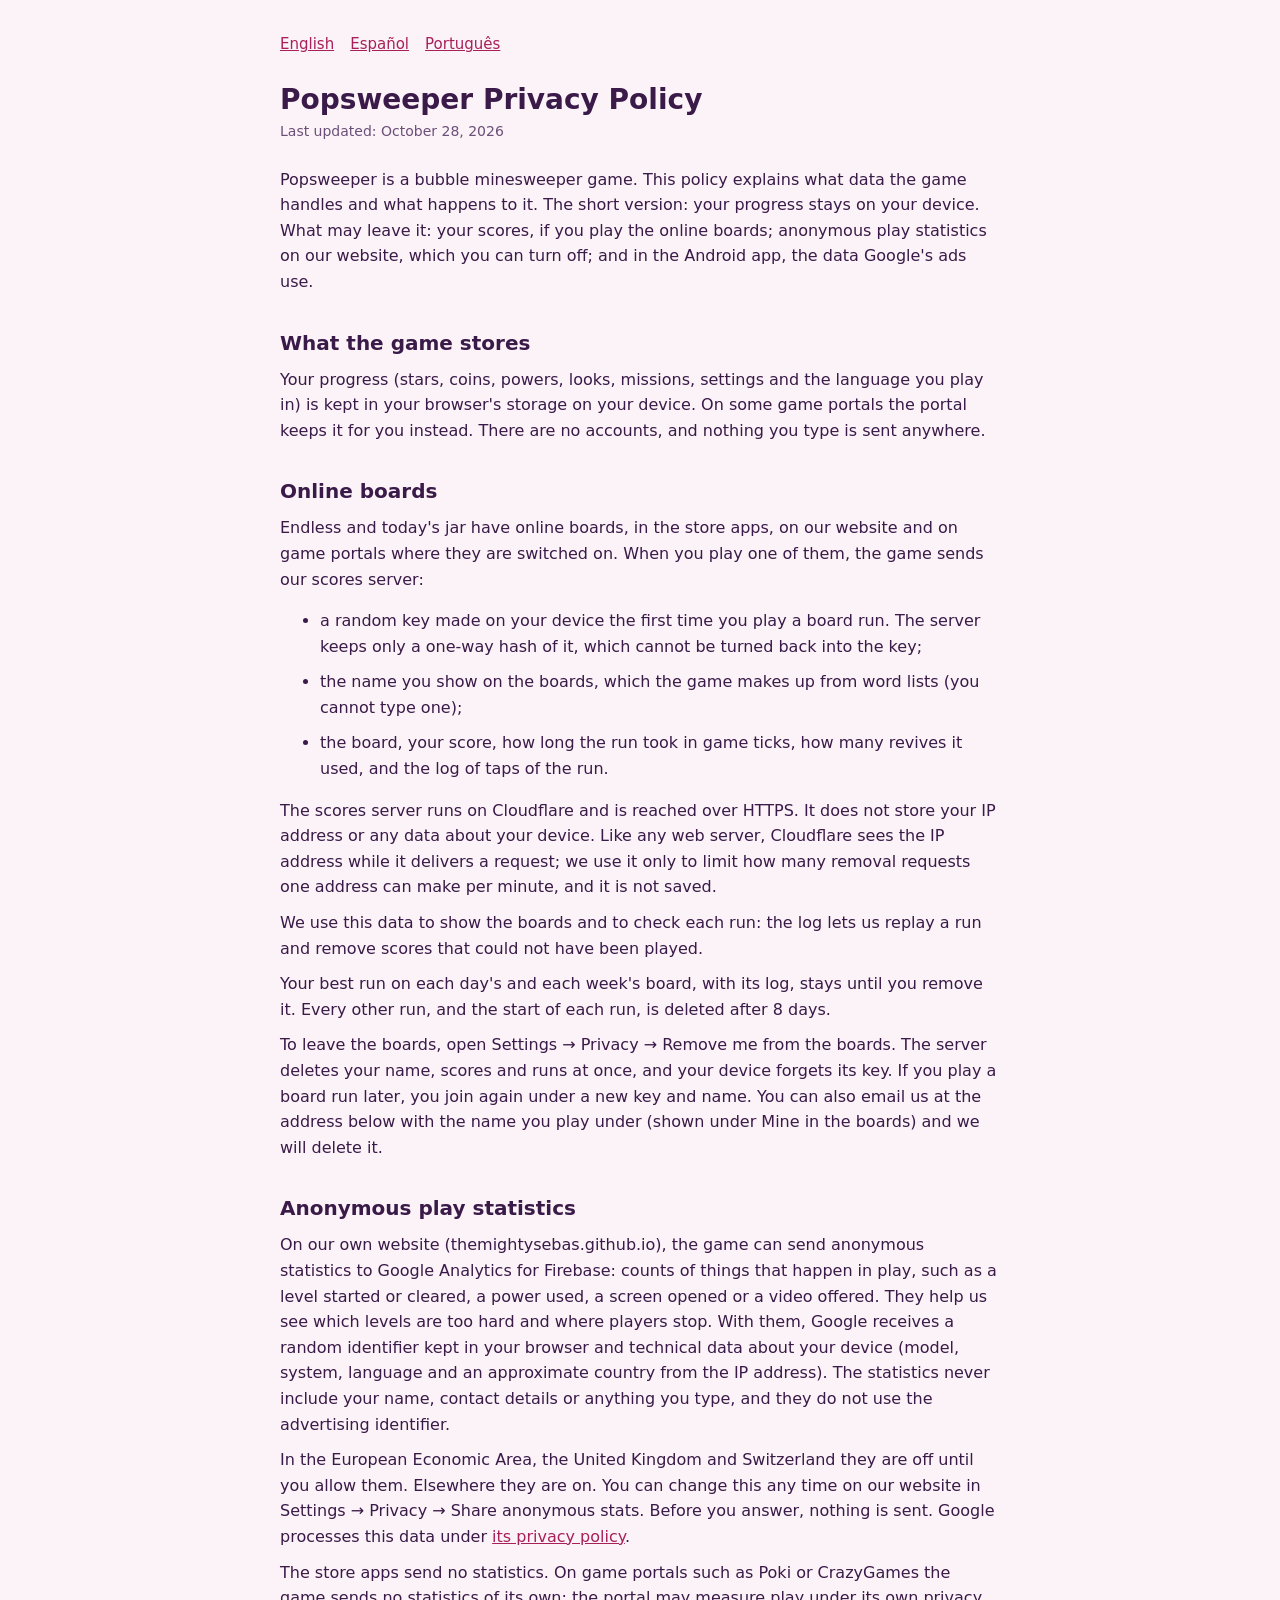
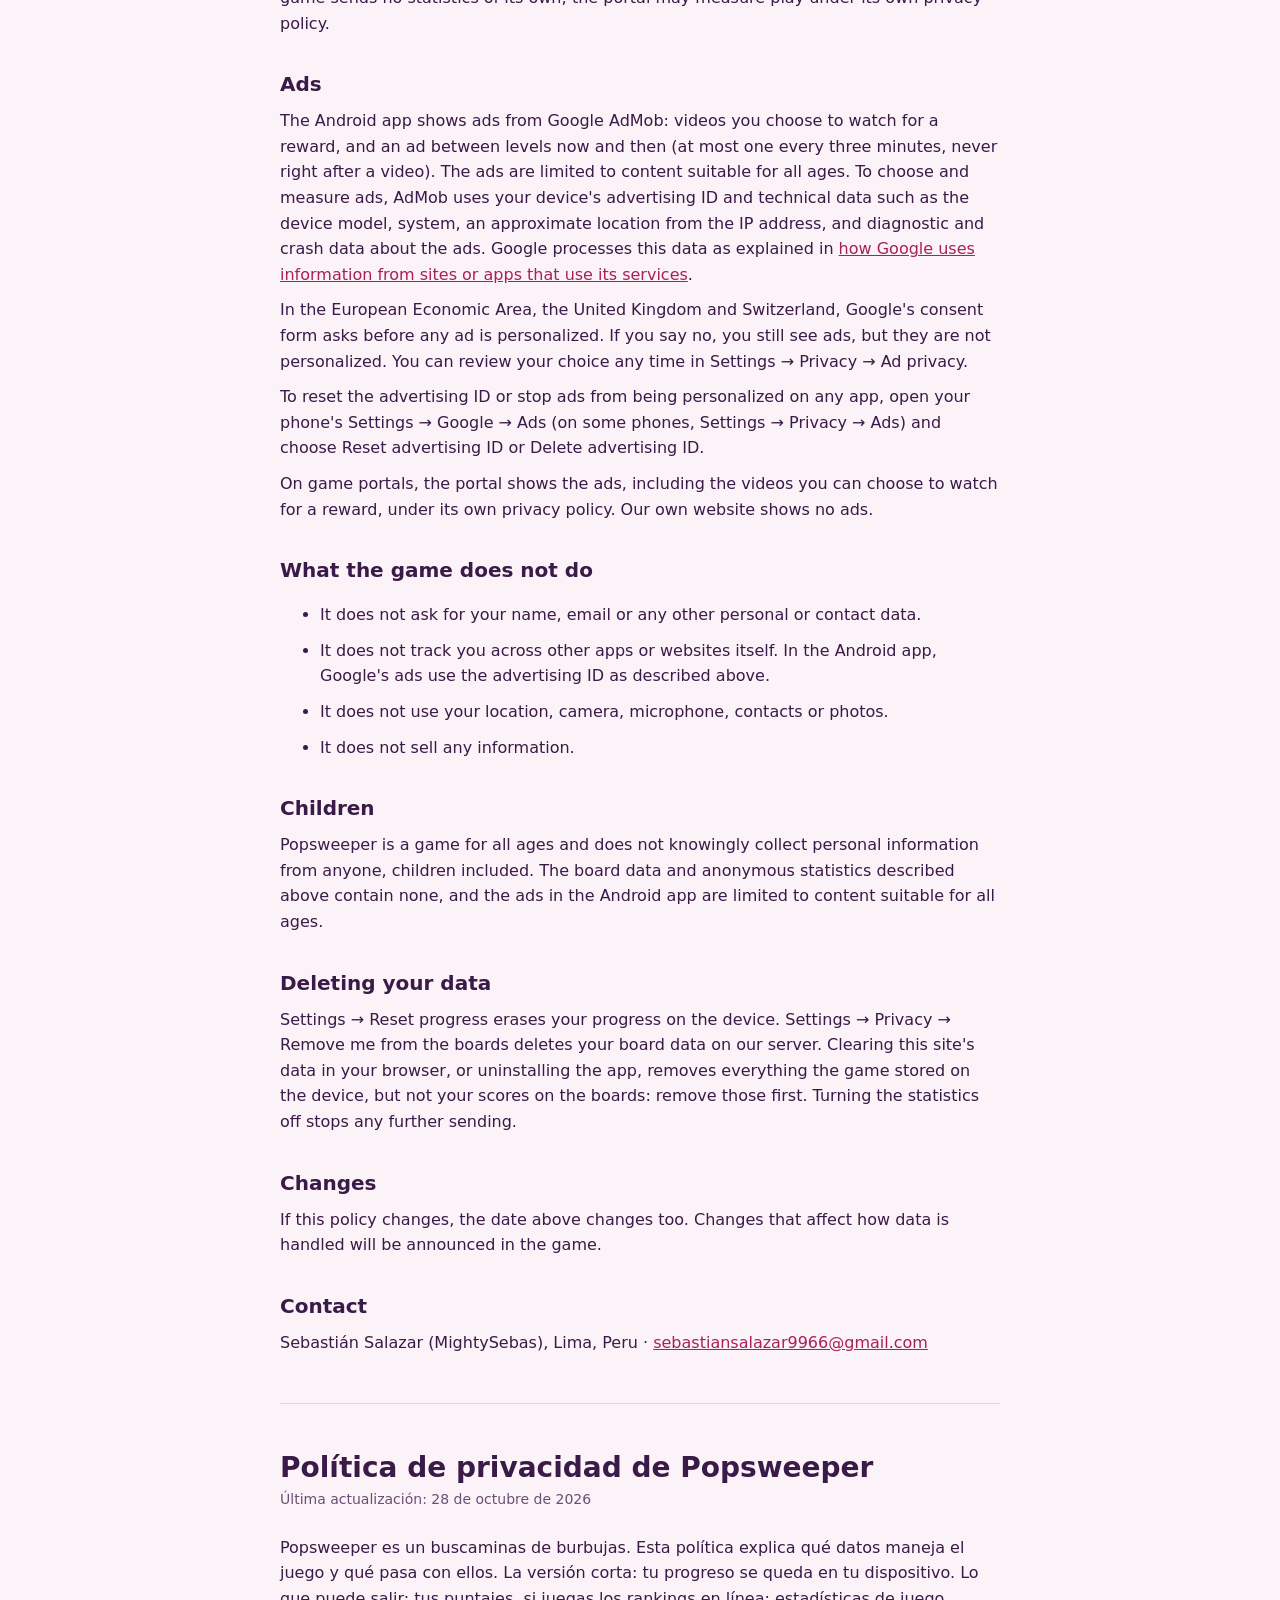
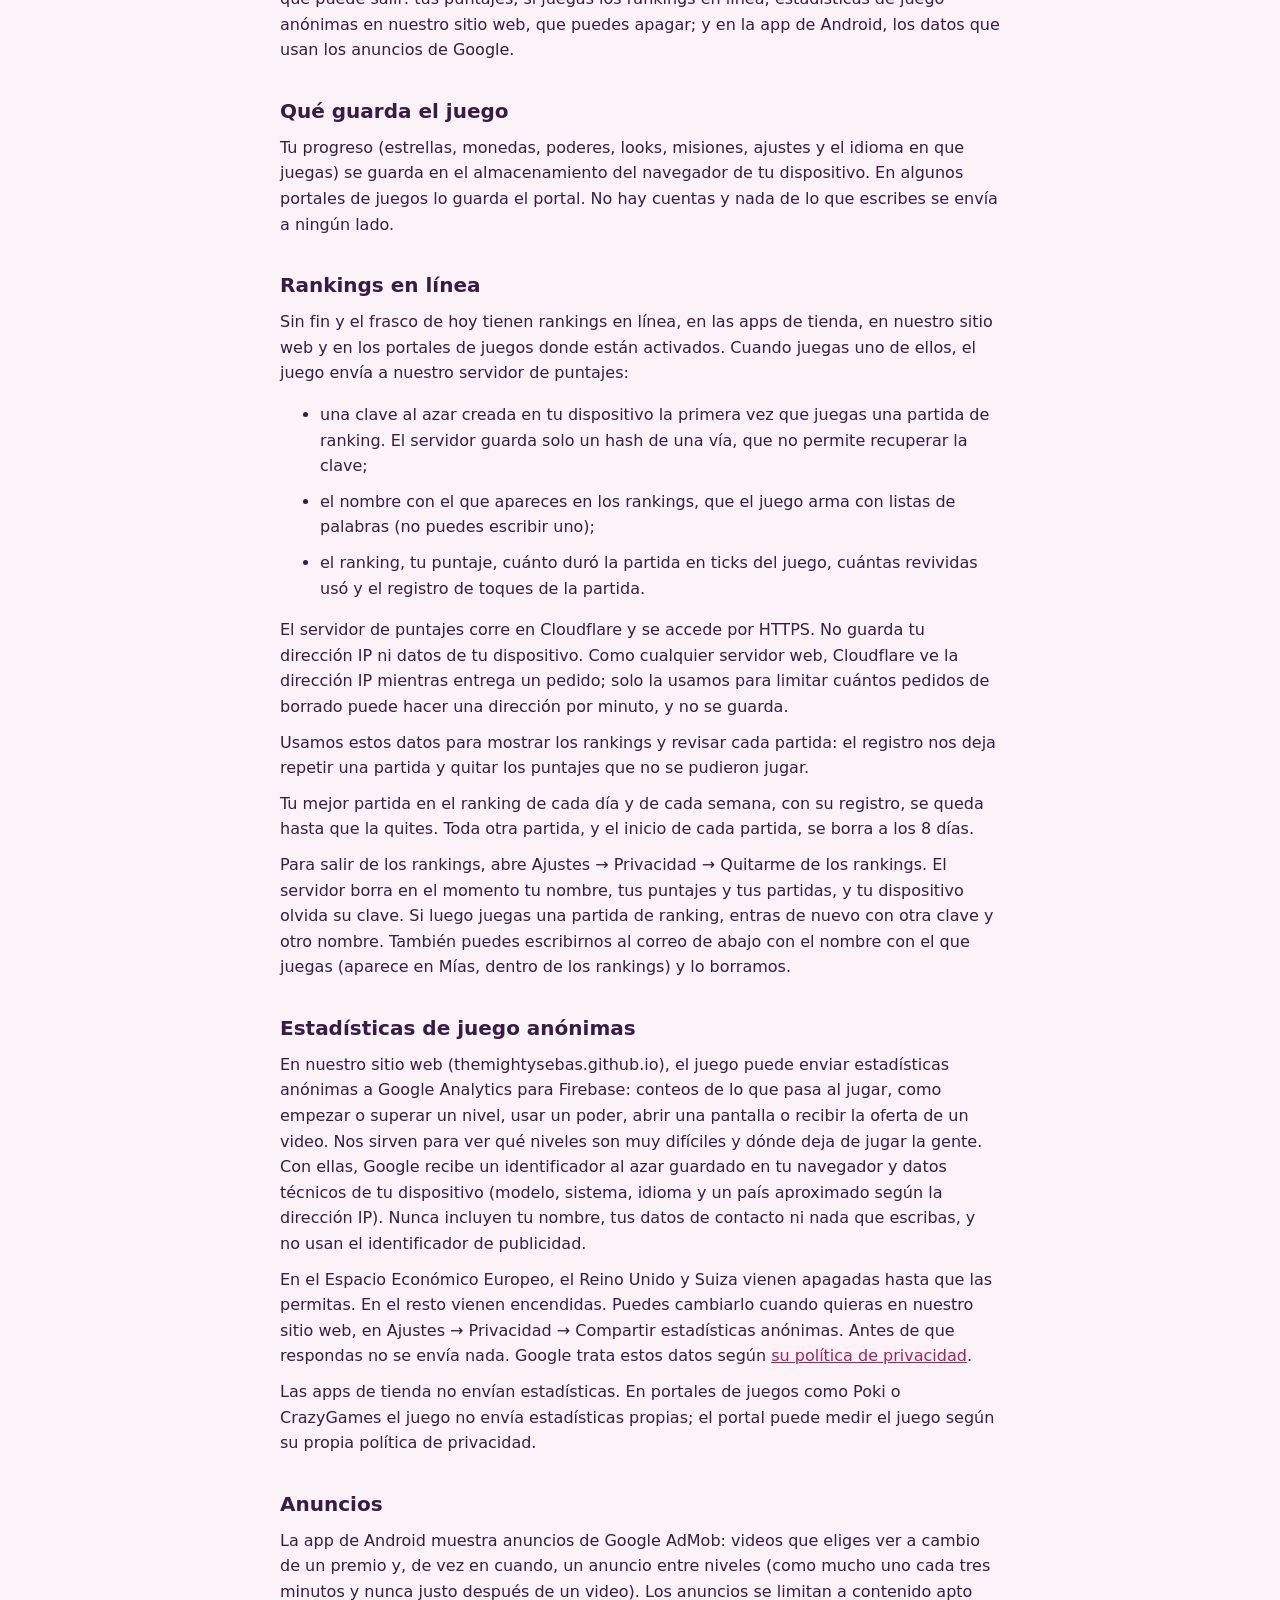
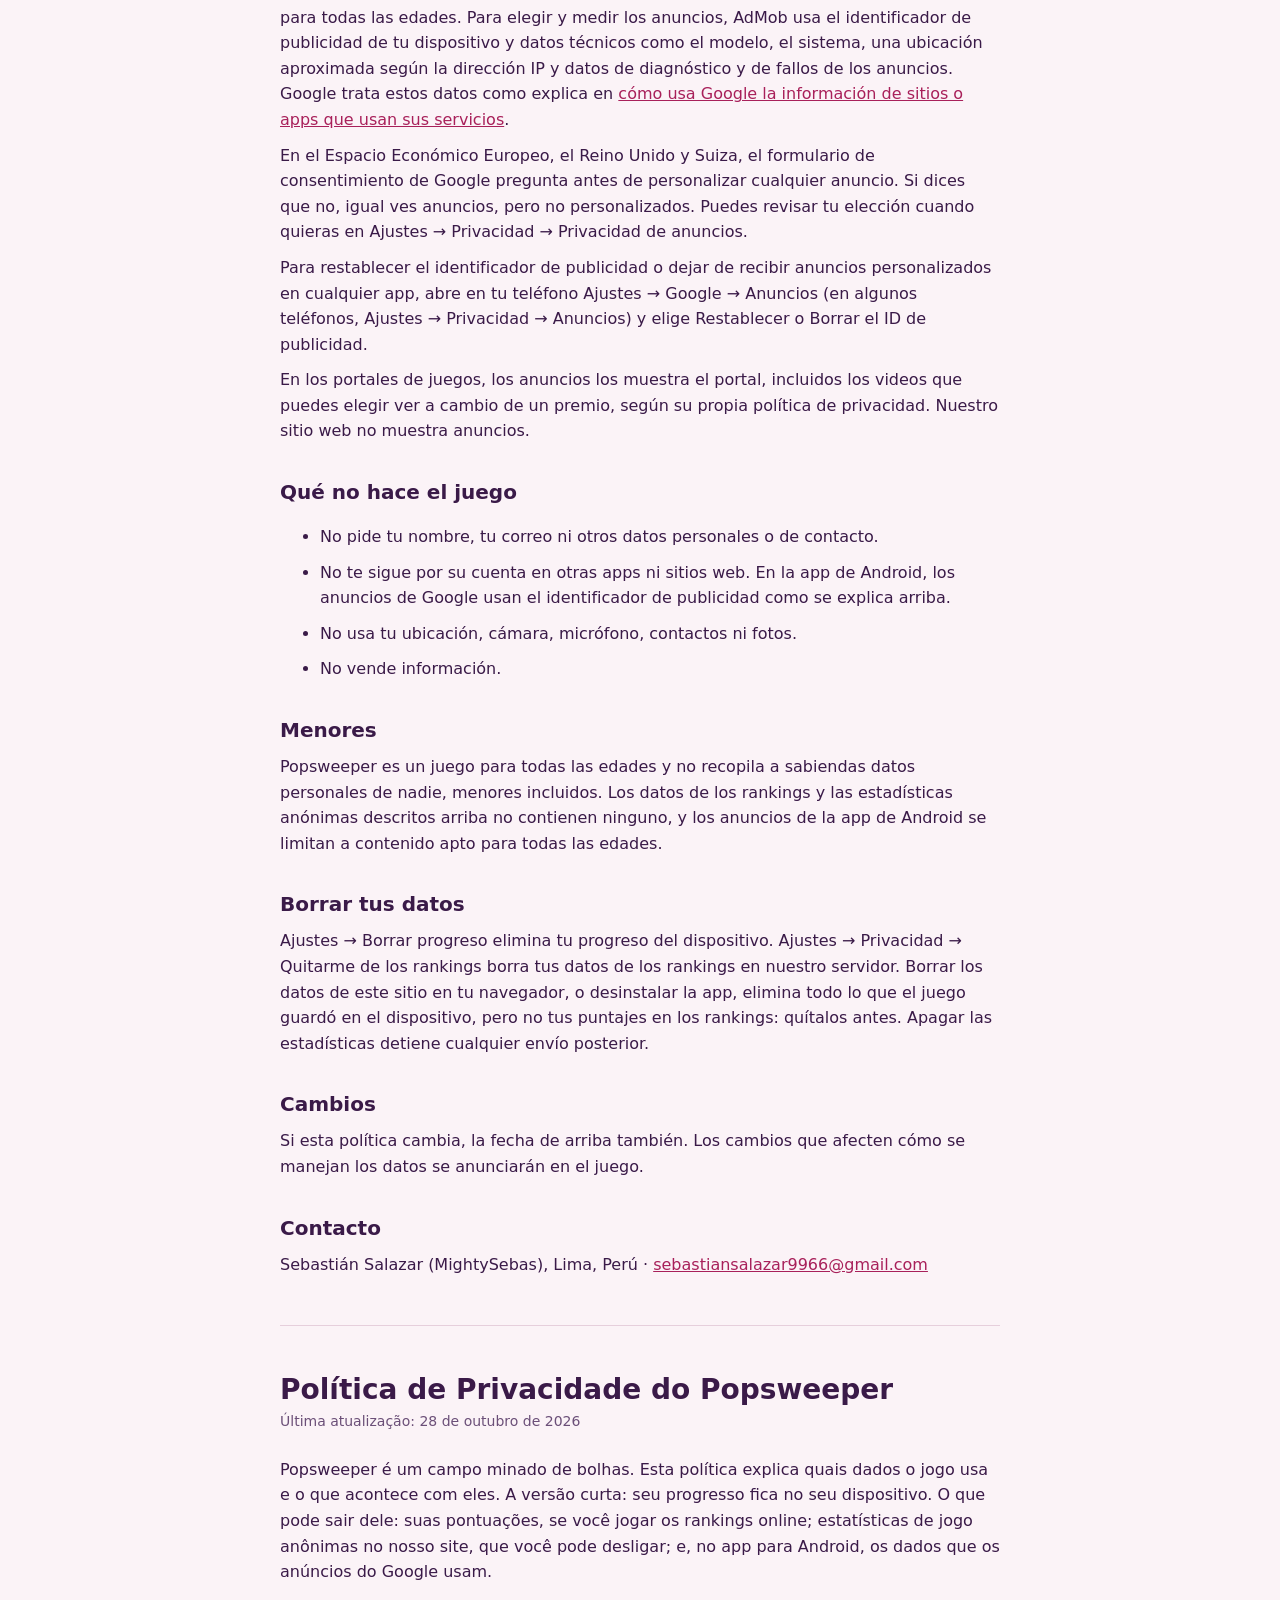
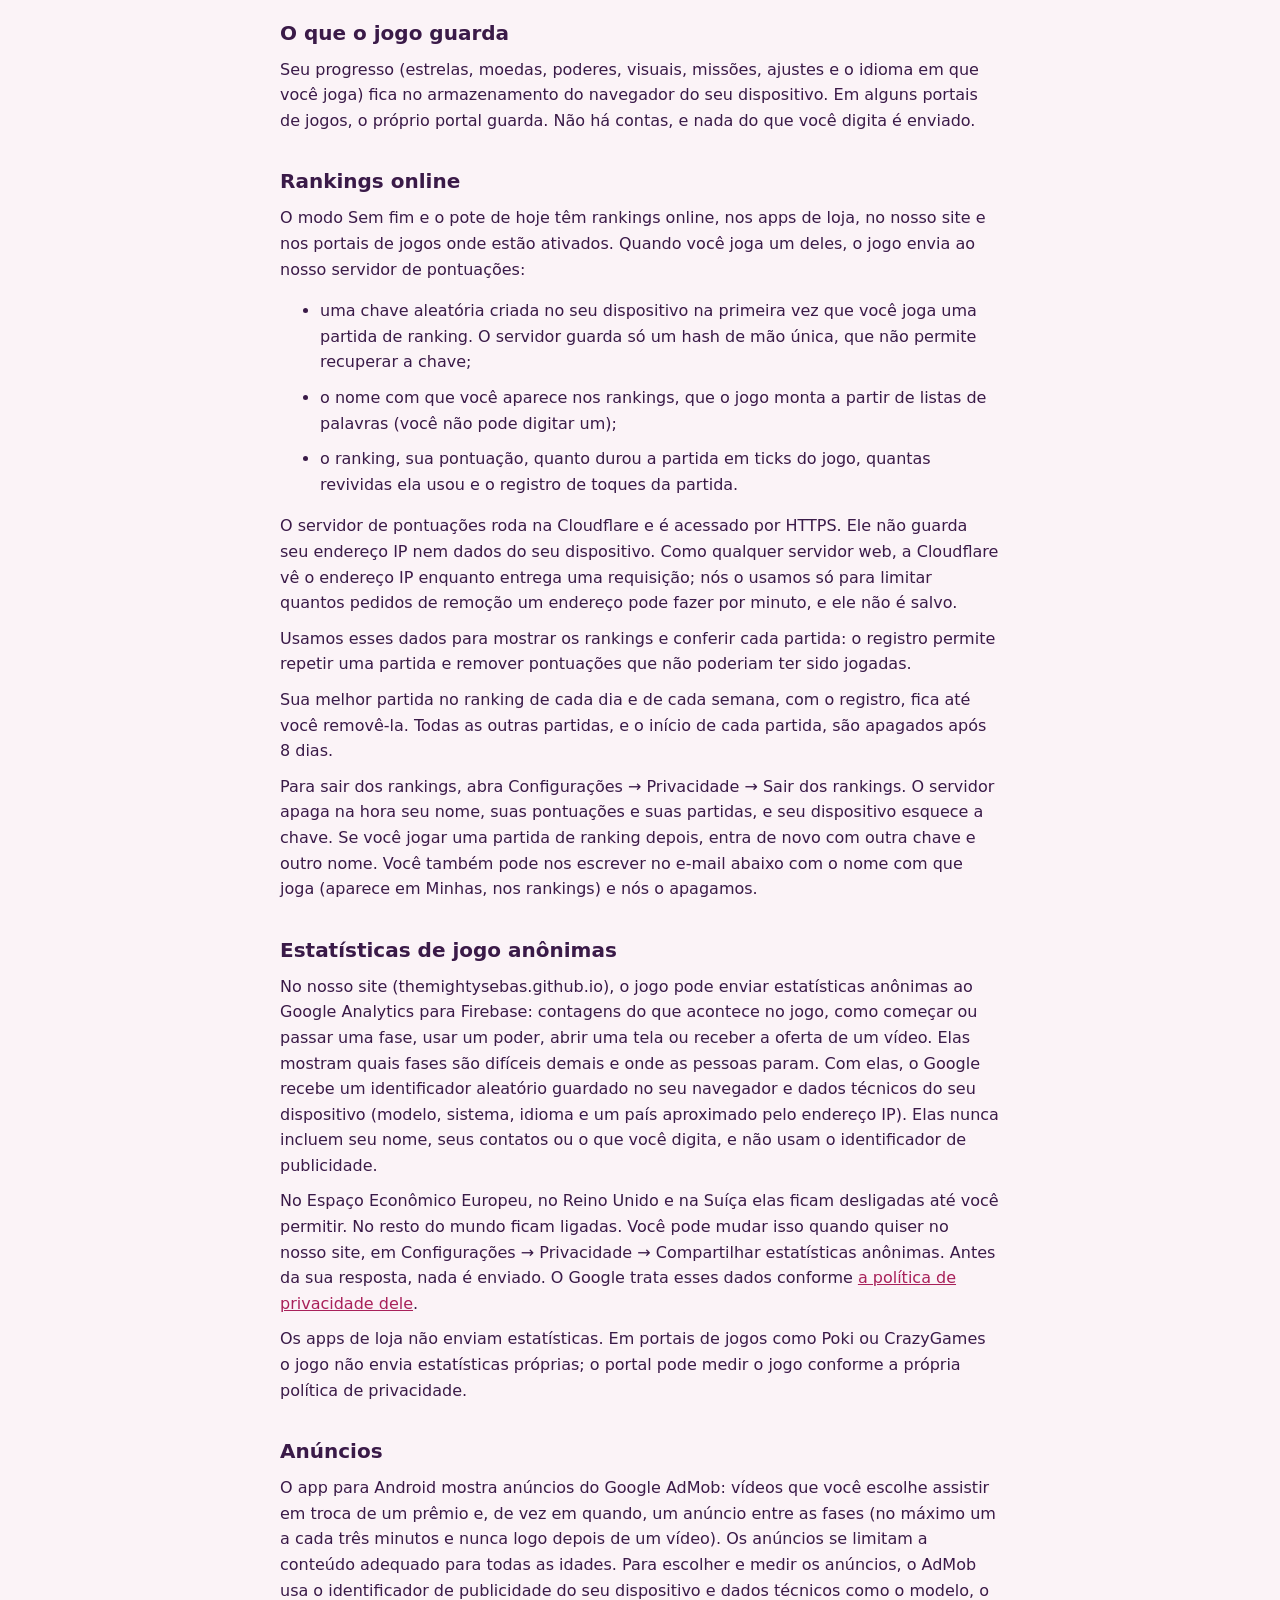
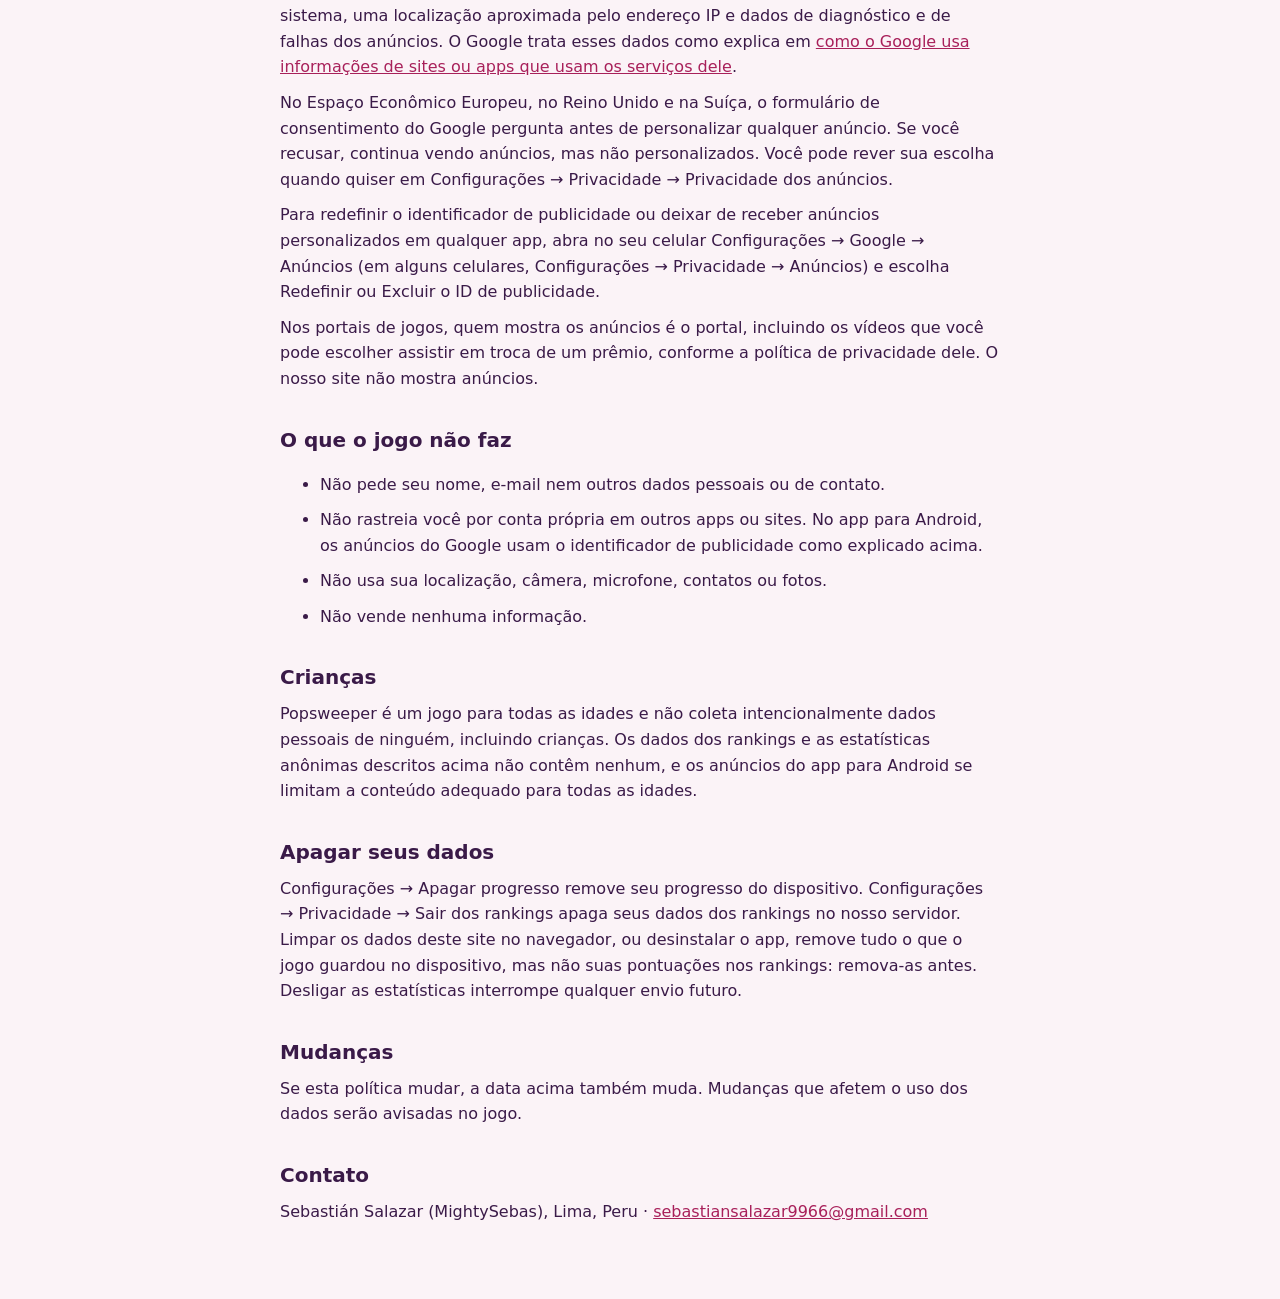
==== commit ef0eaf98: "chore: privacy policy names the ads' diagnostic and crash data" ====
--- a/privacy.html
+++ b/privacy.html
@@ -47,7 +47,7 @@
 <p>The store apps send no statistics. On game portals such as Poki or CrazyGames the game sends no statistics of its own; the portal may measure play under its own privacy policy.</p>
 
 <h2>Ads</h2>
-<p>The Android app shows ads from Google AdMob: videos you choose to watch for a reward, and an ad between levels now and then (at most one every three minutes, never right after a video). The ads are limited to content suitable for all ages. To choose and measure ads, AdMob uses your device's advertising ID and technical data such as the device model, system and an approximate location from the IP address. Google processes this data as explained in <a href="https://policies.google.com/technologies/partner-sites">how Google uses information from sites or apps that use its services</a>.</p>
+<p>The Android app shows ads from Google AdMob: videos you choose to watch for a reward, and an ad between levels now and then (at most one every three minutes, never right after a video). The ads are limited to content suitable for all ages. To choose and measure ads, AdMob uses your device's advertising ID and technical data such as the device model, system, an approximate location from the IP address, and diagnostic and crash data about the ads. Google processes this data as explained in <a href="https://policies.google.com/technologies/partner-sites">how Google uses information from sites or apps that use its services</a>.</p>
 <p>In the European Economic Area, the United Kingdom and Switzerland, Google's consent form asks before any ad is personalized. If you say no, you still see ads, but they are not personalized. You can review your choice any time in Settings → Privacy → Ad privacy.</p>
 <p>To reset the advertising ID or stop ads from being personalized on any app, open your phone's Settings → Google → Ads (on some phones, Settings → Privacy → Ads) and choose Reset advertising ID or Delete advertising ID.</p>
 <p>On game portals, the portal shows the ads, including the videos you can choose to watch for a reward, under its own privacy policy. Our own website shows no ads.</p>
@@ -101,7 +101,7 @@
 <p>Las apps de tienda no envían estadísticas. En portales de juegos como Poki o CrazyGames el juego no envía estadísticas propias; el portal puede medir el juego según su propia política de privacidad.</p>
 
 <h2>Anuncios</h2>
-<p>La app de Android muestra anuncios de Google AdMob: videos que eliges ver a cambio de un premio y, de vez en cuando, un anuncio entre niveles (como mucho uno cada tres minutos y nunca justo después de un video). Los anuncios se limitan a contenido apto para todas las edades. Para elegir y medir los anuncios, AdMob usa el identificador de publicidad de tu dispositivo y datos técnicos como el modelo, el sistema y una ubicación aproximada según la dirección IP. Google trata estos datos como explica en <a href="https://policies.google.com/technologies/partner-sites?hl=es">cómo usa Google la información de sitios o apps que usan sus servicios</a>.</p>
+<p>La app de Android muestra anuncios de Google AdMob: videos que eliges ver a cambio de un premio y, de vez en cuando, un anuncio entre niveles (como mucho uno cada tres minutos y nunca justo después de un video). Los anuncios se limitan a contenido apto para todas las edades. Para elegir y medir los anuncios, AdMob usa el identificador de publicidad de tu dispositivo y datos técnicos como el modelo, el sistema, una ubicación aproximada según la dirección IP y datos de diagnóstico y de fallos de los anuncios. Google trata estos datos como explica en <a href="https://policies.google.com/technologies/partner-sites?hl=es">cómo usa Google la información de sitios o apps que usan sus servicios</a>.</p>
 <p>En el Espacio Económico Europeo, el Reino Unido y Suiza, el formulario de consentimiento de Google pregunta antes de personalizar cualquier anuncio. Si dices que no, igual ves anuncios, pero no personalizados. Puedes revisar tu elección cuando quieras en Ajustes → Privacidad → Privacidad de anuncios.</p>
 <p>Para restablecer el identificador de publicidad o dejar de recibir anuncios personalizados en cualquier app, abre en tu teléfono Ajustes → Google → Anuncios (en algunos teléfonos, Ajustes → Privacidad → Anuncios) y elige Restablecer o Borrar el ID de publicidad.</p>
 <p>En los portales de juegos, los anuncios los muestra el portal, incluidos los videos que puedes elegir ver a cambio de un premio, según su propia política de privacidad. Nuestro sitio web no muestra anuncios.</p>
@@ -155,7 +155,7 @@
 <p>Os apps de loja não enviam estatísticas. Em portais de jogos como Poki ou CrazyGames o jogo não envia estatísticas próprias; o portal pode medir o jogo conforme a própria política de privacidade.</p>
 
 <h2>Anúncios</h2>
-<p>O app para Android mostra anúncios do Google AdMob: vídeos que você escolhe assistir em troca de um prêmio e, de vez em quando, um anúncio entre as fases (no máximo um a cada três minutos e nunca logo depois de um vídeo). Os anúncios se limitam a conteúdo adequado para todas as idades. Para escolher e medir os anúncios, o AdMob usa o identificador de publicidade do seu dispositivo e dados técnicos como o modelo, o sistema e uma localização aproximada pelo endereço IP. O Google trata esses dados como explica em <a href="https://policies.google.com/technologies/partner-sites?hl=pt-BR">como o Google usa informações de sites ou apps que usam os serviços dele</a>.</p>
+<p>O app para Android mostra anúncios do Google AdMob: vídeos que você escolhe assistir em troca de um prêmio e, de vez em quando, um anúncio entre as fases (no máximo um a cada três minutos e nunca logo depois de um vídeo). Os anúncios se limitam a conteúdo adequado para todas as idades. Para escolher e medir os anúncios, o AdMob usa o identificador de publicidade do seu dispositivo e dados técnicos como o modelo, o sistema, uma localização aproximada pelo endereço IP e dados de diagnóstico e de falhas dos anúncios. O Google trata esses dados como explica em <a href="https://policies.google.com/technologies/partner-sites?hl=pt-BR">como o Google usa informações de sites ou apps que usam os serviços dele</a>.</p>
 <p>No Espaço Econômico Europeu, no Reino Unido e na Suíça, o formulário de consentimento do Google pergunta antes de personalizar qualquer anúncio. Se você recusar, continua vendo anúncios, mas não personalizados. Você pode rever sua escolha quando quiser em Configurações → Privacidade → Privacidade dos anúncios.</p>
 <p>Para redefinir o identificador de publicidade ou deixar de receber anúncios personalizados em qualquer app, abra no seu celular Configurações → Google → Anúncios (em alguns celulares, Configurações → Privacidade → Anúncios) e escolha Redefinir ou Excluir o ID de publicidade.</p>
 <p>Nos portais de jogos, quem mostra os anúncios é o portal, incluindo os vídeos que você pode escolher assistir em troca de um prêmio, conforme a política de privacidade dele. O nosso site não mostra anúncios.</p>
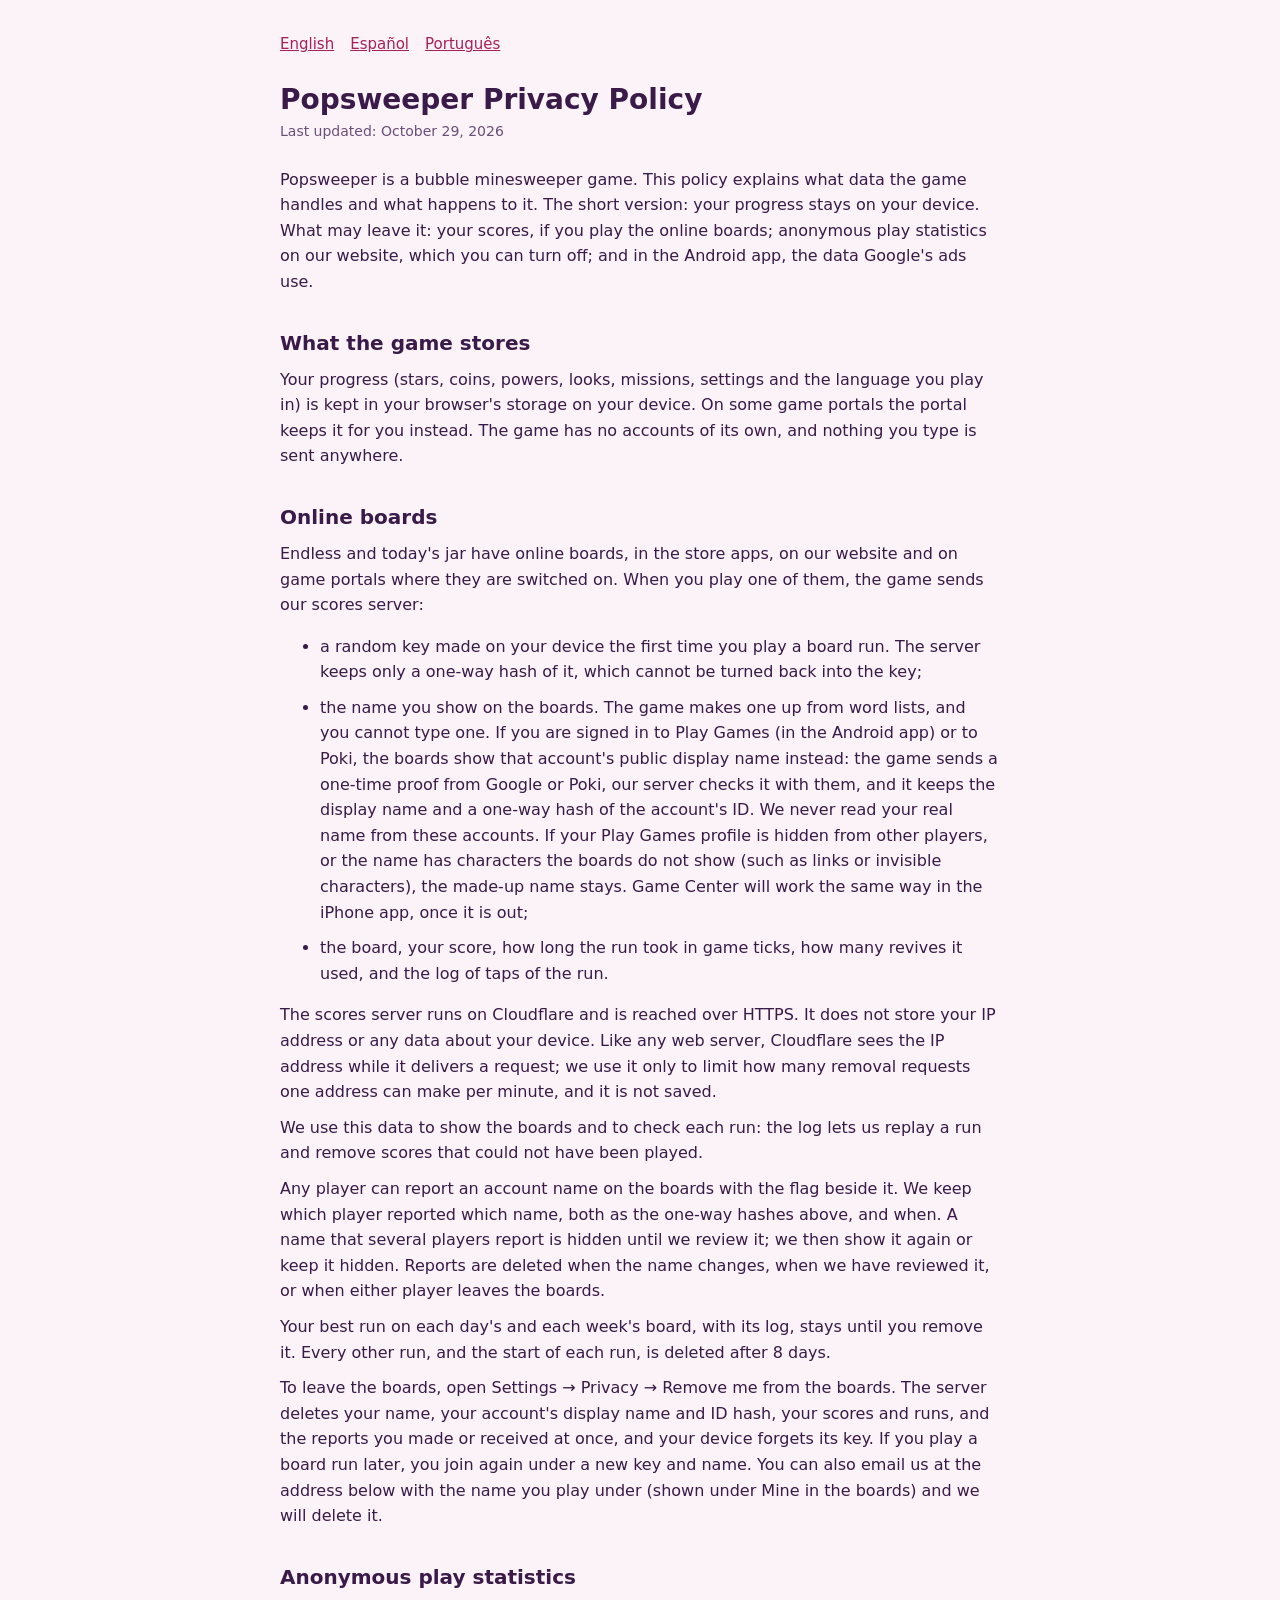
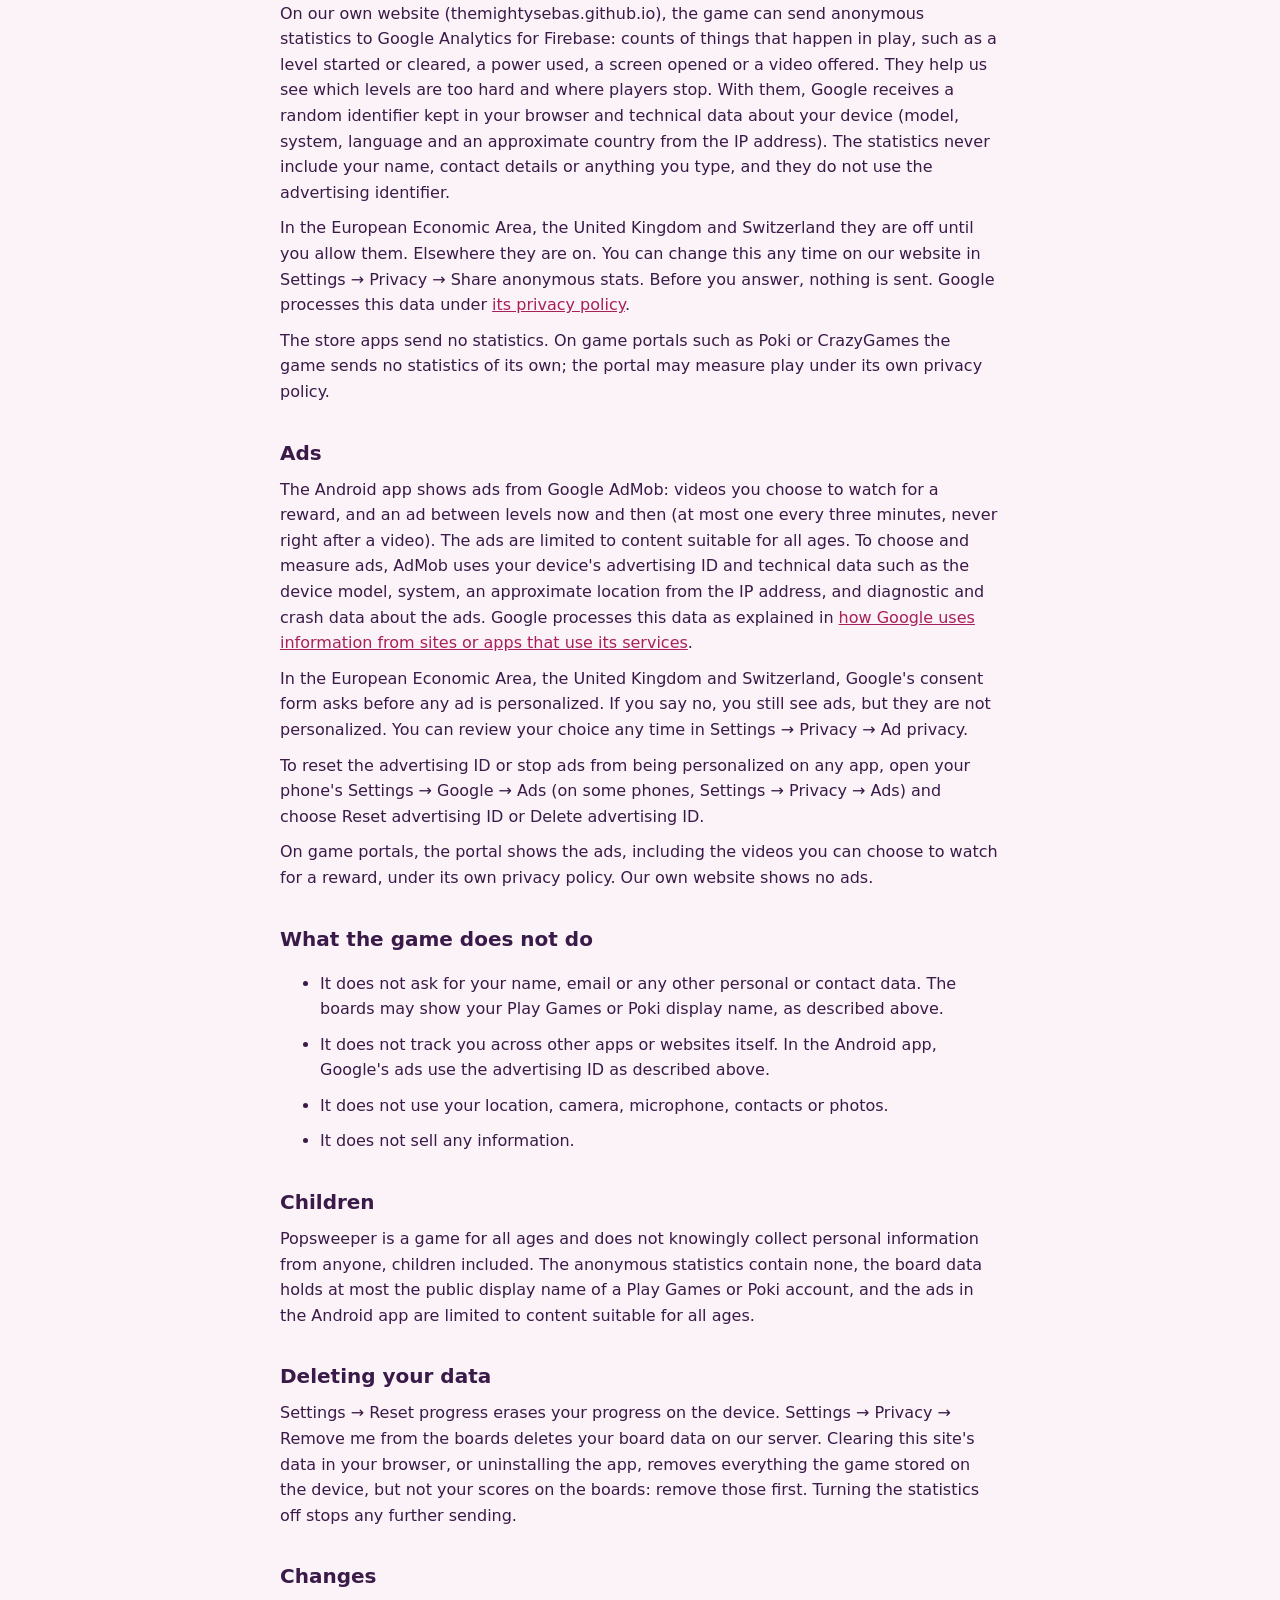
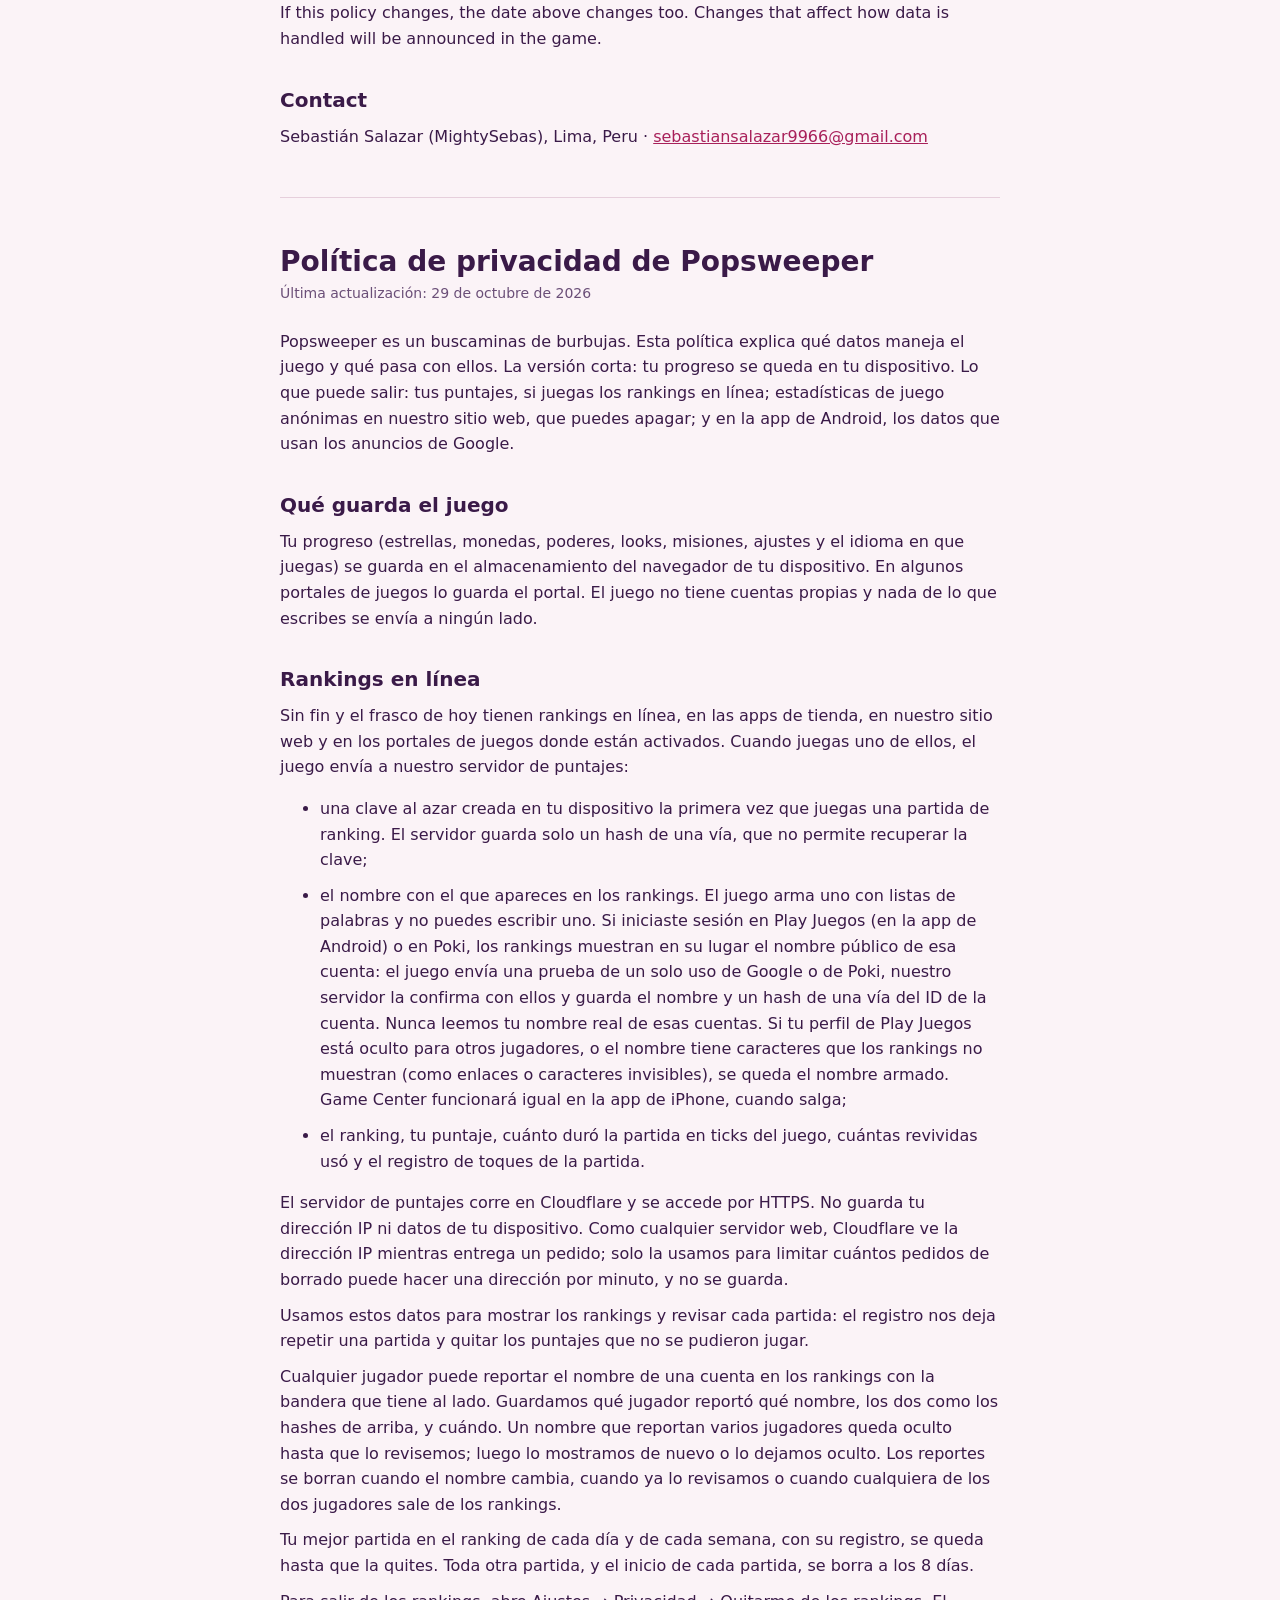
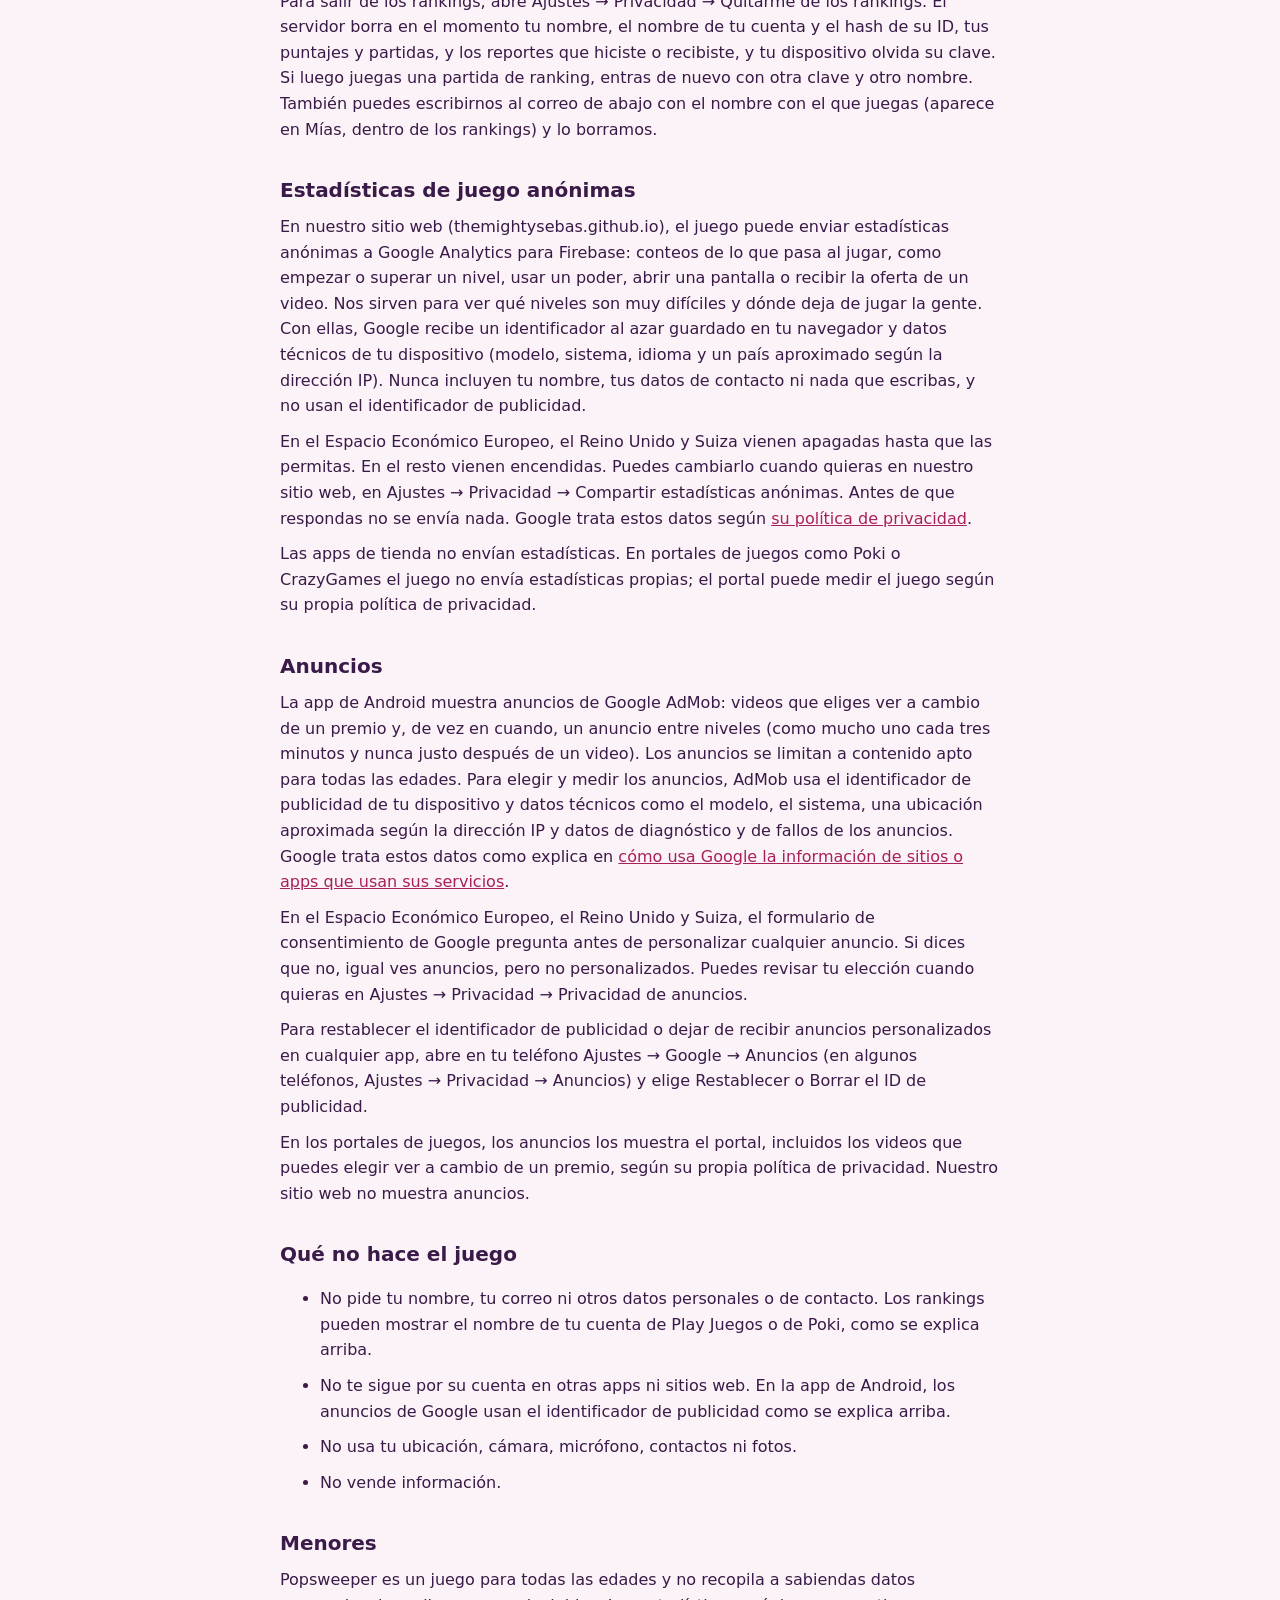
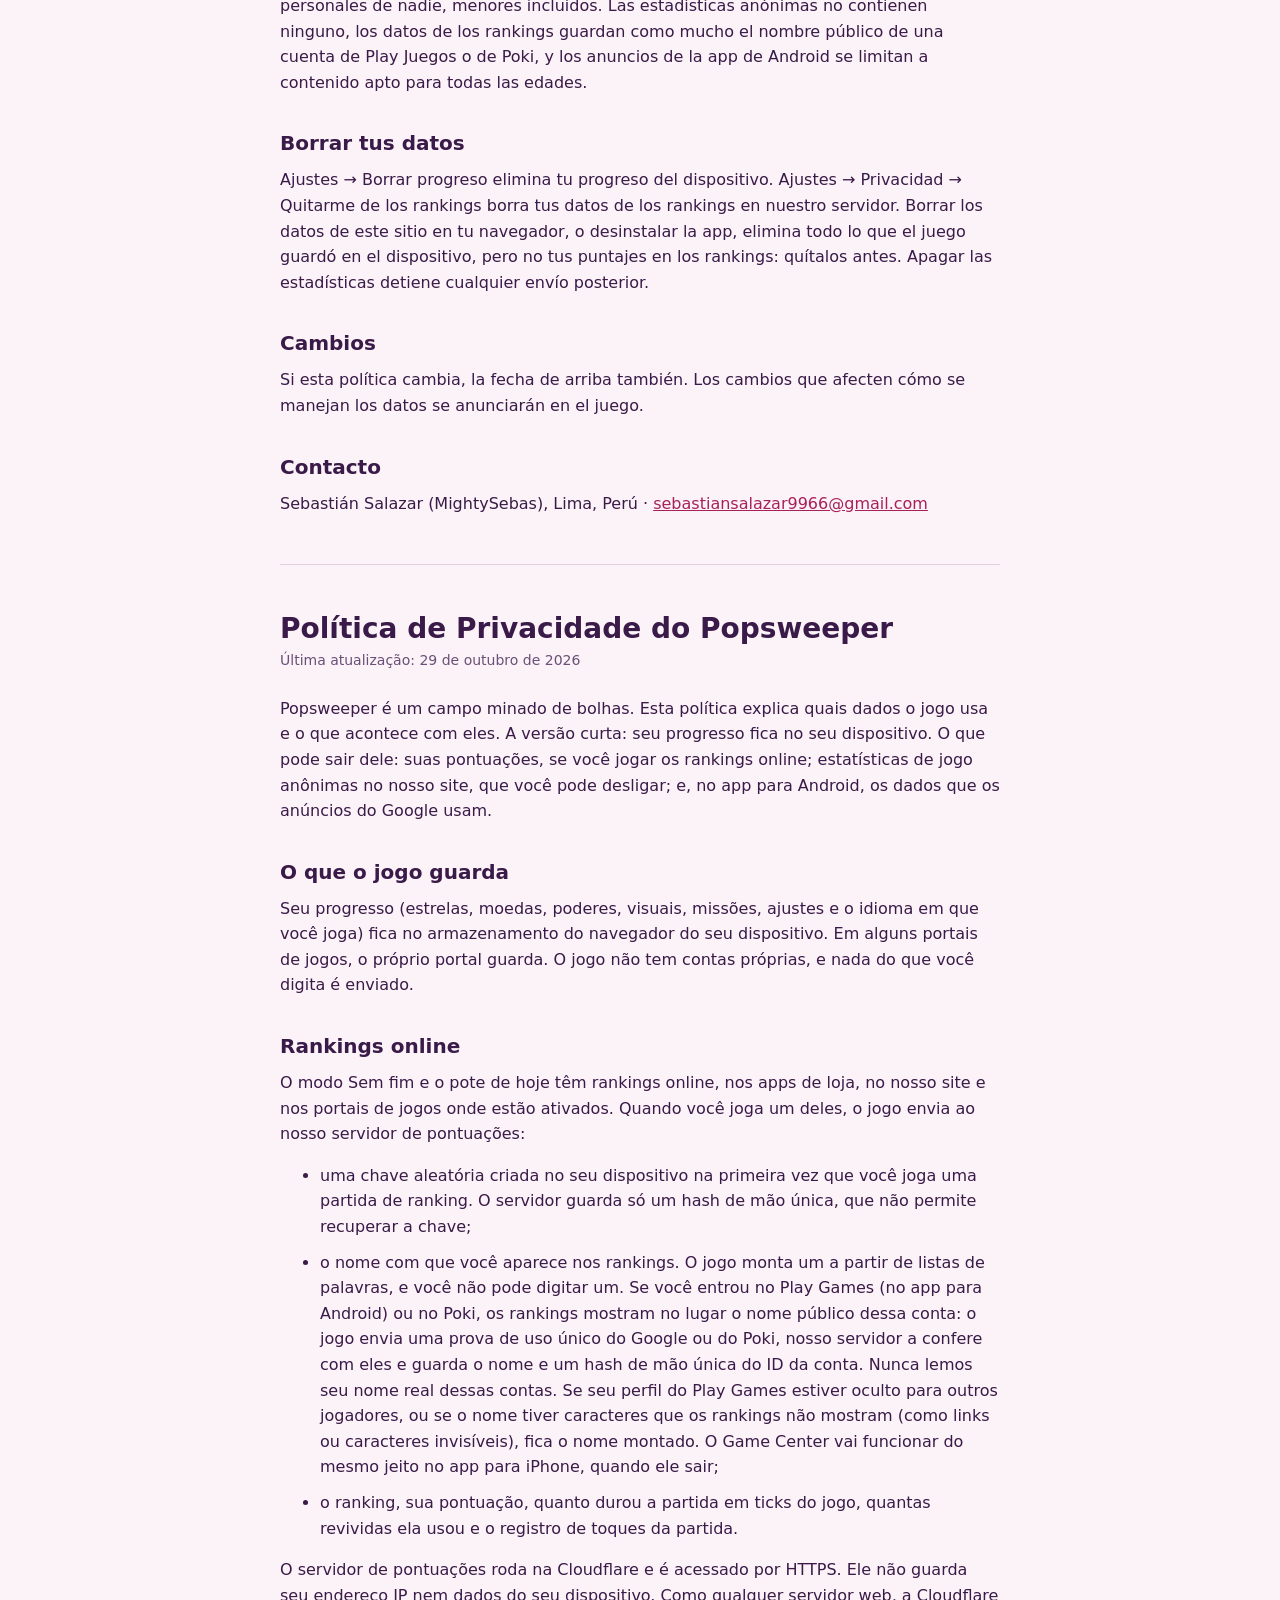
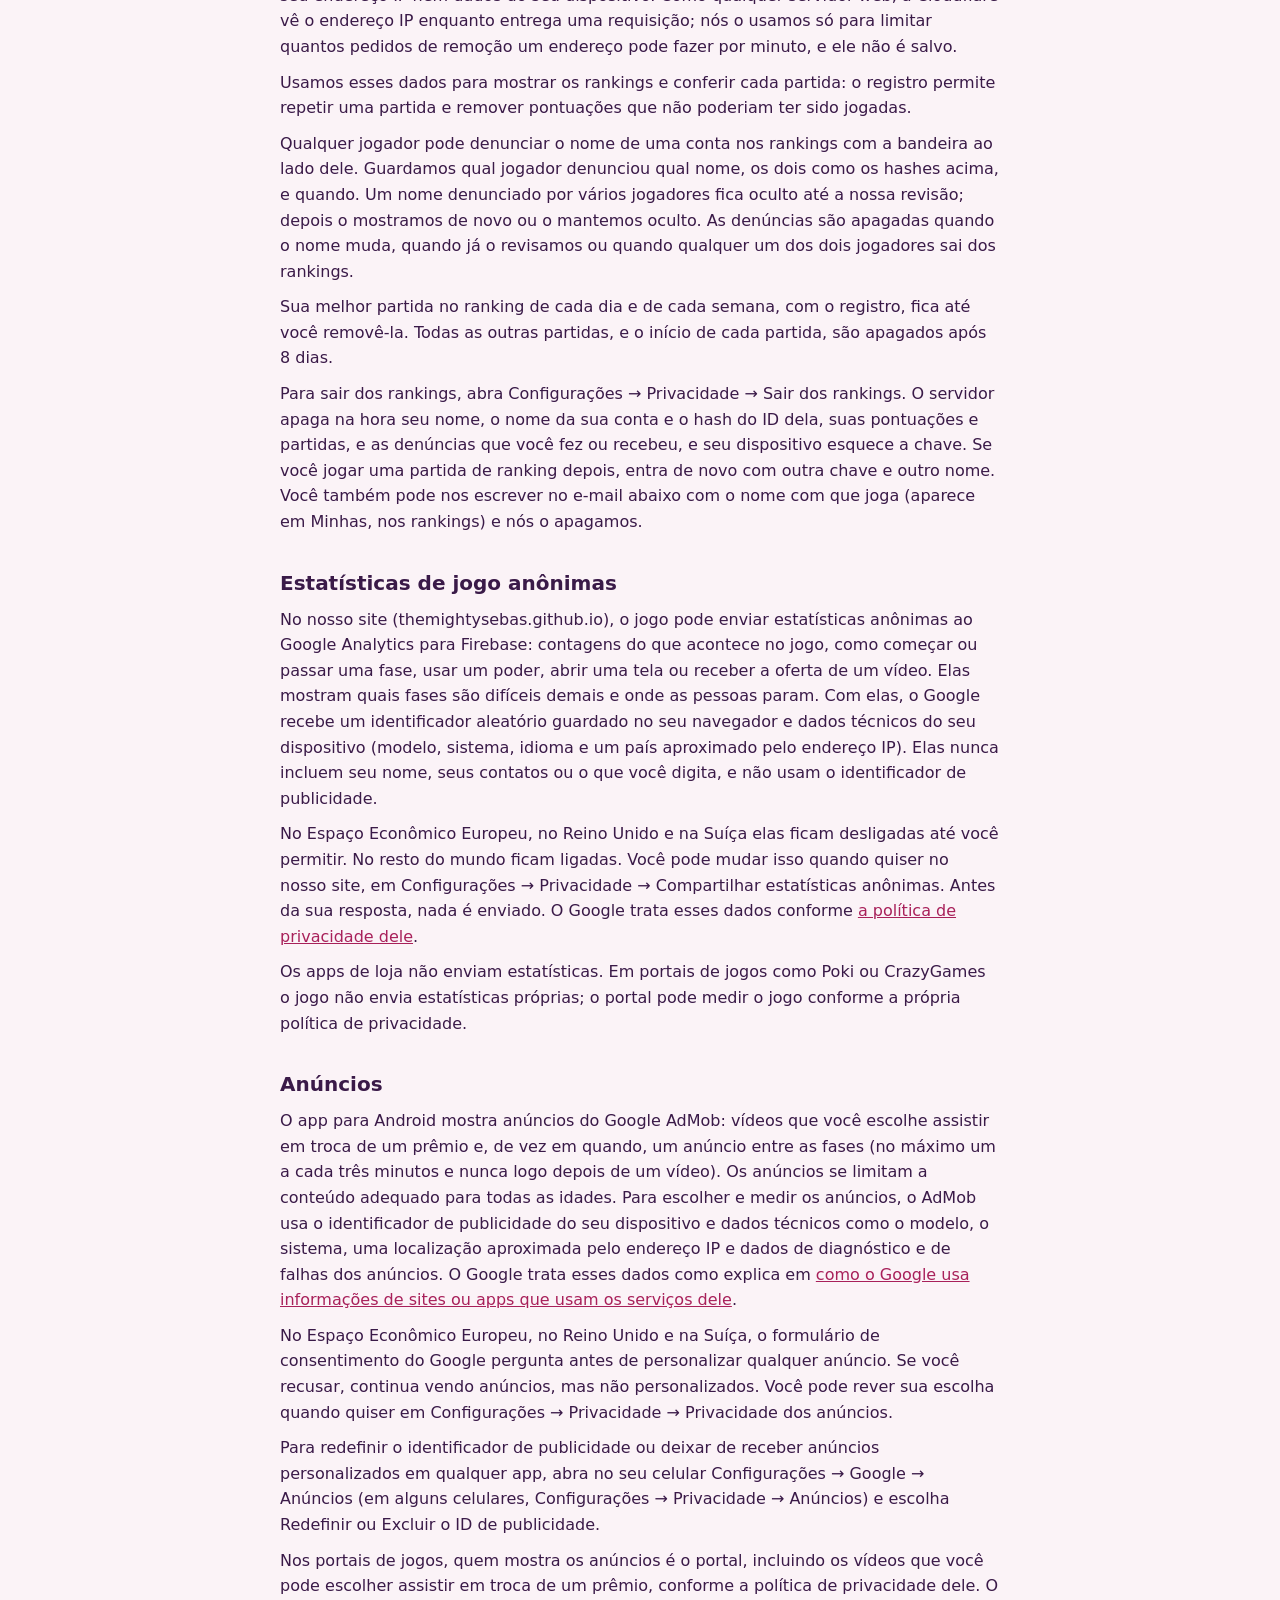
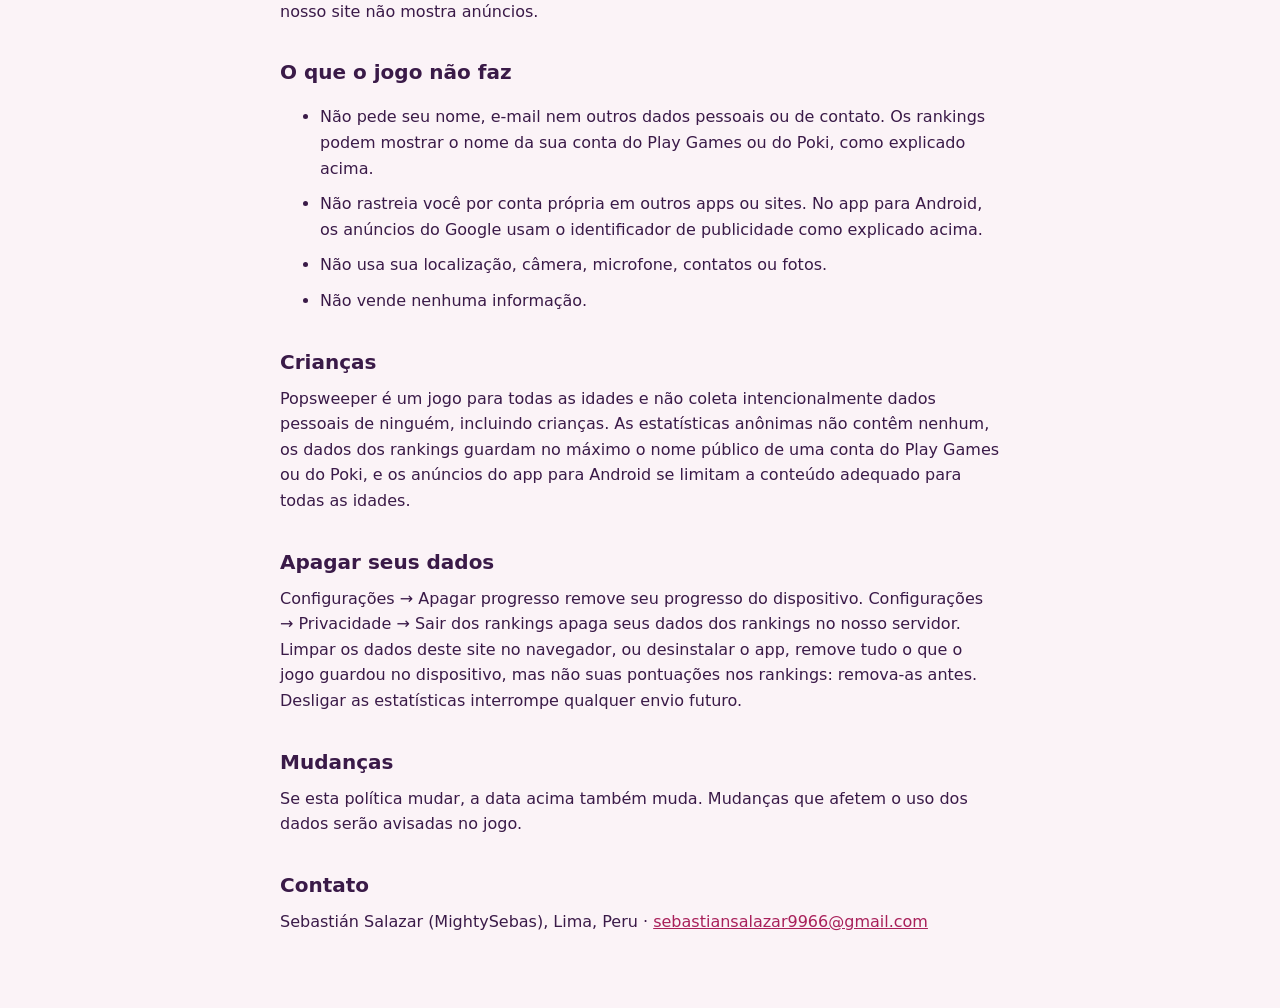
==== commit 6574128d: "chore(release): Popsweeper 0.3.3" ====
--- a/privacy.html
+++ b/privacy.html
@@ -23,23 +23,24 @@
 
 <section id="en" lang="en">
 <h1>Popsweeper Privacy Policy</h1>
-<p class="meta">Last updated: October 28, 2026</p>
+<p class="meta">Last updated: October 29, 2026</p>
 <p>Popsweeper is a bubble minesweeper game. This policy explains what data the game handles and what happens to it. The short version: your progress stays on your device. What may leave it: your scores, if you play the online boards; anonymous play statistics on our website, which you can turn off; and in the Android app, the data Google's ads use.</p>
 
 <h2>What the game stores</h2>
-<p>Your progress (stars, coins, powers, looks, missions, settings and the language you play in) is kept in your browser's storage on your device. On some game portals the portal keeps it for you instead. There are no accounts, and nothing you type is sent anywhere.</p>
+<p>Your progress (stars, coins, powers, looks, missions, settings and the language you play in) is kept in your browser's storage on your device. On some game portals the portal keeps it for you instead. The game has no accounts of its own, and nothing you type is sent anywhere.</p>
 
 <h2>Online boards</h2>
 <p>Endless and today's jar have online boards, in the store apps, on our website and on game portals where they are switched on. When you play one of them, the game sends our scores server:</p>
 <ul>
 <li>a random key made on your device the first time you play a board run. The server keeps only a one-way hash of it, which cannot be turned back into the key;</li>
-<li>the name you show on the boards, which the game makes up from word lists (you cannot type one);</li>
+<li>the name you show on the boards. The game makes one up from word lists, and you cannot type one. If you are signed in to Play Games (in the Android app) or to Poki, the boards show that account's public display name instead: the game sends a one-time proof from Google or Poki, our server checks it with them, and it keeps the display name and a one-way hash of the account's ID. We never read your real name from these accounts. If your Play Games profile is hidden from other players, or the name has characters the boards do not show (such as links or invisible characters), the made-up name stays. Game Center will work the same way in the iPhone app, once it is out;</li>
 <li>the board, your score, how long the run took in game ticks, how many revives it used, and the log of taps of the run.</li>
 </ul>
 <p>The scores server runs on Cloudflare and is reached over HTTPS. It does not store your IP address or any data about your device. Like any web server, Cloudflare sees the IP address while it delivers a request; we use it only to limit how many removal requests one address can make per minute, and it is not saved.</p>
 <p>We use this data to show the boards and to check each run: the log lets us replay a run and remove scores that could not have been played.</p>
+<p>Any player can report an account name on the boards with the flag beside it. We keep which player reported which name, both as the one-way hashes above, and when. A name that several players report is hidden until we review it; we then show it again or keep it hidden. Reports are deleted when the name changes, when we have reviewed it, or when either player leaves the boards.</p>
 <p>Your best run on each day's and each week's board, with its log, stays until you remove it. Every other run, and the start of each run, is deleted after 8 days.</p>
-<p>To leave the boards, open Settings → Privacy → Remove me from the boards. The server deletes your name, scores and runs at once, and your device forgets its key. If you play a board run later, you join again under a new key and name. You can also email us at the address below with the name you play under (shown under Mine in the boards) and we will delete it.</p>
+<p>To leave the boards, open Settings → Privacy → Remove me from the boards. The server deletes your name, your account's display name and ID hash, your scores and runs, and the reports you made or received at once, and your device forgets its key. If you play a board run later, you join again under a new key and name. You can also email us at the address below with the name you play under (shown under Mine in the boards) and we will delete it.</p>
 
 <h2>Anonymous play statistics</h2>
 <p>On our own website (themightysebas.github.io), the game can send anonymous statistics to Google Analytics for Firebase: counts of things that happen in play, such as a level started or cleared, a power used, a screen opened or a video offered. They help us see which levels are too hard and where players stop. With them, Google receives a random identifier kept in your browser and technical data about your device (model, system, language and an approximate country from the IP address). The statistics never include your name, contact details or anything you type, and they do not use the advertising identifier.</p>
@@ -54,14 +55,14 @@
 
 <h2>What the game does not do</h2>
 <ul>
-<li>It does not ask for your name, email or any other personal or contact data.</li>
+<li>It does not ask for your name, email or any other personal or contact data. The boards may show your Play Games or Poki display name, as described above.</li>
 <li>It does not track you across other apps or websites itself. In the Android app, Google's ads use the advertising ID as described above.</li>
 <li>It does not use your location, camera, microphone, contacts or photos.</li>
 <li>It does not sell any information.</li>
 </ul>
 
 <h2>Children</h2>
-<p>Popsweeper is a game for all ages and does not knowingly collect personal information from anyone, children included. The board data and anonymous statistics described above contain none, and the ads in the Android app are limited to content suitable for all ages.</p>
+<p>Popsweeper is a game for all ages and does not knowingly collect personal information from anyone, children included. The anonymous statistics contain none, the board data holds at most the public display name of a Play Games or Poki account, and the ads in the Android app are limited to content suitable for all ages.</p>
 
 <h2>Deleting your data</h2>
 <p>Settings → Reset progress erases your progress on the device. Settings → Privacy → Remove me from the boards deletes your board data on our server. Clearing this site's data in your browser, or uninstalling the app, removes everything the game stored on the device, but not your scores on the boards: remove those first. Turning the statistics off stops any further sending.</p>
@@ -77,23 +78,24 @@
 
 <section id="es" lang="es">
 <h1>Política de privacidad de Popsweeper</h1>
-<p class="meta">Última actualización: 28 de octubre de 2026</p>
+<p class="meta">Última actualización: 29 de octubre de 2026</p>
 <p>Popsweeper es un buscaminas de burbujas. Esta política explica qué datos maneja el juego y qué pasa con ellos. La versión corta: tu progreso se queda en tu dispositivo. Lo que puede salir: tus puntajes, si juegas los rankings en línea; estadísticas de juego anónimas en nuestro sitio web, que puedes apagar; y en la app de Android, los datos que usan los anuncios de Google.</p>
 
 <h2>Qué guarda el juego</h2>
-<p>Tu progreso (estrellas, monedas, poderes, looks, misiones, ajustes y el idioma en que juegas) se guarda en el almacenamiento del navegador de tu dispositivo. En algunos portales de juegos lo guarda el portal. No hay cuentas y nada de lo que escribes se envía a ningún lado.</p>
+<p>Tu progreso (estrellas, monedas, poderes, looks, misiones, ajustes y el idioma en que juegas) se guarda en el almacenamiento del navegador de tu dispositivo. En algunos portales de juegos lo guarda el portal. El juego no tiene cuentas propias y nada de lo que escribes se envía a ningún lado.</p>
 
 <h2>Rankings en línea</h2>
 <p>Sin fin y el frasco de hoy tienen rankings en línea, en las apps de tienda, en nuestro sitio web y en los portales de juegos donde están activados. Cuando juegas uno de ellos, el juego envía a nuestro servidor de puntajes:</p>
 <ul>
 <li>una clave al azar creada en tu dispositivo la primera vez que juegas una partida de ranking. El servidor guarda solo un hash de una vía, que no permite recuperar la clave;</li>
-<li>el nombre con el que apareces en los rankings, que el juego arma con listas de palabras (no puedes escribir uno);</li>
+<li>el nombre con el que apareces en los rankings. El juego arma uno con listas de palabras y no puedes escribir uno. Si iniciaste sesión en Play Juegos (en la app de Android) o en Poki, los rankings muestran en su lugar el nombre público de esa cuenta: el juego envía una prueba de un solo uso de Google o de Poki, nuestro servidor la confirma con ellos y guarda el nombre y un hash de una vía del ID de la cuenta. Nunca leemos tu nombre real de esas cuentas. Si tu perfil de Play Juegos está oculto para otros jugadores, o el nombre tiene caracteres que los rankings no muestran (como enlaces o caracteres invisibles), se queda el nombre armado. Game Center funcionará igual en la app de iPhone, cuando salga;</li>
 <li>el ranking, tu puntaje, cuánto duró la partida en ticks del juego, cuántas revividas usó y el registro de toques de la partida.</li>
 </ul>
 <p>El servidor de puntajes corre en Cloudflare y se accede por HTTPS. No guarda tu dirección IP ni datos de tu dispositivo. Como cualquier servidor web, Cloudflare ve la dirección IP mientras entrega un pedido; solo la usamos para limitar cuántos pedidos de borrado puede hacer una dirección por minuto, y no se guarda.</p>
 <p>Usamos estos datos para mostrar los rankings y revisar cada partida: el registro nos deja repetir una partida y quitar los puntajes que no se pudieron jugar.</p>
+<p>Cualquier jugador puede reportar el nombre de una cuenta en los rankings con la bandera que tiene al lado. Guardamos qué jugador reportó qué nombre, los dos como los hashes de arriba, y cuándo. Un nombre que reportan varios jugadores queda oculto hasta que lo revisemos; luego lo mostramos de nuevo o lo dejamos oculto. Los reportes se borran cuando el nombre cambia, cuando ya lo revisamos o cuando cualquiera de los dos jugadores sale de los rankings.</p>
 <p>Tu mejor partida en el ranking de cada día y de cada semana, con su registro, se queda hasta que la quites. Toda otra partida, y el inicio de cada partida, se borra a los 8 días.</p>
-<p>Para salir de los rankings, abre Ajustes → Privacidad → Quitarme de los rankings. El servidor borra en el momento tu nombre, tus puntajes y tus partidas, y tu dispositivo olvida su clave. Si luego juegas una partida de ranking, entras de nuevo con otra clave y otro nombre. También puedes escribirnos al correo de abajo con el nombre con el que juegas (aparece en Mías, dentro de los rankings) y lo borramos.</p>
+<p>Para salir de los rankings, abre Ajustes → Privacidad → Quitarme de los rankings. El servidor borra en el momento tu nombre, el nombre de tu cuenta y el hash de su ID, tus puntajes y partidas, y los reportes que hiciste o recibiste, y tu dispositivo olvida su clave. Si luego juegas una partida de ranking, entras de nuevo con otra clave y otro nombre. También puedes escribirnos al correo de abajo con el nombre con el que juegas (aparece en Mías, dentro de los rankings) y lo borramos.</p>
 
 <h2>Estadísticas de juego anónimas</h2>
 <p>En nuestro sitio web (themightysebas.github.io), el juego puede enviar estadísticas anónimas a Google Analytics para Firebase: conteos de lo que pasa al jugar, como empezar o superar un nivel, usar un poder, abrir una pantalla o recibir la oferta de un video. Nos sirven para ver qué niveles son muy difíciles y dónde deja de jugar la gente. Con ellas, Google recibe un identificador al azar guardado en tu navegador y datos técnicos de tu dispositivo (modelo, sistema, idioma y un país aproximado según la dirección IP). Nunca incluyen tu nombre, tus datos de contacto ni nada que escribas, y no usan el identificador de publicidad.</p>
@@ -108,14 +110,14 @@
 
 <h2>Qué no hace el juego</h2>
 <ul>
-<li>No pide tu nombre, tu correo ni otros datos personales o de contacto.</li>
+<li>No pide tu nombre, tu correo ni otros datos personales o de contacto. Los rankings pueden mostrar el nombre de tu cuenta de Play Juegos o de Poki, como se explica arriba.</li>
 <li>No te sigue por su cuenta en otras apps ni sitios web. En la app de Android, los anuncios de Google usan el identificador de publicidad como se explica arriba.</li>
 <li>No usa tu ubicación, cámara, micrófono, contactos ni fotos.</li>
 <li>No vende información.</li>
 </ul>
 
 <h2>Menores</h2>
-<p>Popsweeper es un juego para todas las edades y no recopila a sabiendas datos personales de nadie, menores incluidos. Los datos de los rankings y las estadísticas anónimas descritos arriba no contienen ninguno, y los anuncios de la app de Android se limitan a contenido apto para todas las edades.</p>
+<p>Popsweeper es un juego para todas las edades y no recopila a sabiendas datos personales de nadie, menores incluidos. Las estadísticas anónimas no contienen ninguno, los datos de los rankings guardan como mucho el nombre público de una cuenta de Play Juegos o de Poki, y los anuncios de la app de Android se limitan a contenido apto para todas las edades.</p>
 
 <h2>Borrar tus datos</h2>
 <p>Ajustes → Borrar progreso elimina tu progreso del dispositivo. Ajustes → Privacidad → Quitarme de los rankings borra tus datos de los rankings en nuestro servidor. Borrar los datos de este sitio en tu navegador, o desinstalar la app, elimina todo lo que el juego guardó en el dispositivo, pero no tus puntajes en los rankings: quítalos antes. Apagar las estadísticas detiene cualquier envío posterior.</p>
@@ -131,23 +133,24 @@
 
 <section id="pt" lang="pt-BR">
 <h1>Política de Privacidade do Popsweeper</h1>
-<p class="meta">Última atualização: 28 de outubro de 2026</p>
+<p class="meta">Última atualização: 29 de outubro de 2026</p>
 <p>Popsweeper é um campo minado de bolhas. Esta política explica quais dados o jogo usa e o que acontece com eles. A versão curta: seu progresso fica no seu dispositivo. O que pode sair dele: suas pontuações, se você jogar os rankings online; estatísticas de jogo anônimas no nosso site, que você pode desligar; e, no app para Android, os dados que os anúncios do Google usam.</p>
 
 <h2>O que o jogo guarda</h2>
-<p>Seu progresso (estrelas, moedas, poderes, visuais, missões, ajustes e o idioma em que você joga) fica no armazenamento do navegador do seu dispositivo. Em alguns portais de jogos, o próprio portal guarda. Não há contas, e nada do que você digita é enviado.</p>
+<p>Seu progresso (estrelas, moedas, poderes, visuais, missões, ajustes e o idioma em que você joga) fica no armazenamento do navegador do seu dispositivo. Em alguns portais de jogos, o próprio portal guarda. O jogo não tem contas próprias, e nada do que você digita é enviado.</p>
 
 <h2>Rankings online</h2>
 <p>O modo Sem fim e o pote de hoje têm rankings online, nos apps de loja, no nosso site e nos portais de jogos onde estão ativados. Quando você joga um deles, o jogo envia ao nosso servidor de pontuações:</p>
 <ul>
 <li>uma chave aleatória criada no seu dispositivo na primeira vez que você joga uma partida de ranking. O servidor guarda só um hash de mão única, que não permite recuperar a chave;</li>
-<li>o nome com que você aparece nos rankings, que o jogo monta a partir de listas de palavras (você não pode digitar um);</li>
+<li>o nome com que você aparece nos rankings. O jogo monta um a partir de listas de palavras, e você não pode digitar um. Se você entrou no Play Games (no app para Android) ou no Poki, os rankings mostram no lugar o nome público dessa conta: o jogo envia uma prova de uso único do Google ou do Poki, nosso servidor a confere com eles e guarda o nome e um hash de mão única do ID da conta. Nunca lemos seu nome real dessas contas. Se seu perfil do Play Games estiver oculto para outros jogadores, ou se o nome tiver caracteres que os rankings não mostram (como links ou caracteres invisíveis), fica o nome montado. O Game Center vai funcionar do mesmo jeito no app para iPhone, quando ele sair;</li>
 <li>o ranking, sua pontuação, quanto durou a partida em ticks do jogo, quantas revividas ela usou e o registro de toques da partida.</li>
 </ul>
 <p>O servidor de pontuações roda na Cloudflare e é acessado por HTTPS. Ele não guarda seu endereço IP nem dados do seu dispositivo. Como qualquer servidor web, a Cloudflare vê o endereço IP enquanto entrega uma requisição; nós o usamos só para limitar quantos pedidos de remoção um endereço pode fazer por minuto, e ele não é salvo.</p>
 <p>Usamos esses dados para mostrar os rankings e conferir cada partida: o registro permite repetir uma partida e remover pontuações que não poderiam ter sido jogadas.</p>
+<p>Qualquer jogador pode denunciar o nome de uma conta nos rankings com a bandeira ao lado dele. Guardamos qual jogador denunciou qual nome, os dois como os hashes acima, e quando. Um nome denunciado por vários jogadores fica oculto até a nossa revisão; depois o mostramos de novo ou o mantemos oculto. As denúncias são apagadas quando o nome muda, quando já o revisamos ou quando qualquer um dos dois jogadores sai dos rankings.</p>
 <p>Sua melhor partida no ranking de cada dia e de cada semana, com o registro, fica até você removê-la. Todas as outras partidas, e o início de cada partida, são apagados após 8 dias.</p>
-<p>Para sair dos rankings, abra Configurações → Privacidade → Sair dos rankings. O servidor apaga na hora seu nome, suas pontuações e suas partidas, e seu dispositivo esquece a chave. Se você jogar uma partida de ranking depois, entra de novo com outra chave e outro nome. Você também pode nos escrever no e-mail abaixo com o nome com que joga (aparece em Minhas, nos rankings) e nós o apagamos.</p>
+<p>Para sair dos rankings, abra Configurações → Privacidade → Sair dos rankings. O servidor apaga na hora seu nome, o nome da sua conta e o hash do ID dela, suas pontuações e partidas, e as denúncias que você fez ou recebeu, e seu dispositivo esquece a chave. Se você jogar uma partida de ranking depois, entra de novo com outra chave e outro nome. Você também pode nos escrever no e-mail abaixo com o nome com que joga (aparece em Minhas, nos rankings) e nós o apagamos.</p>
 
 <h2>Estatísticas de jogo anônimas</h2>
 <p>No nosso site (themightysebas.github.io), o jogo pode enviar estatísticas anônimas ao Google Analytics para Firebase: contagens do que acontece no jogo, como começar ou passar uma fase, usar um poder, abrir uma tela ou receber a oferta de um vídeo. Elas mostram quais fases são difíceis demais e onde as pessoas param. Com elas, o Google recebe um identificador aleatório guardado no seu navegador e dados técnicos do seu dispositivo (modelo, sistema, idioma e um país aproximado pelo endereço IP). Elas nunca incluem seu nome, seus contatos ou o que você digita, e não usam o identificador de publicidade.</p>
@@ -162,14 +165,14 @@
 
 <h2>O que o jogo não faz</h2>
 <ul>
-<li>Não pede seu nome, e-mail nem outros dados pessoais ou de contato.</li>
+<li>Não pede seu nome, e-mail nem outros dados pessoais ou de contato. Os rankings podem mostrar o nome da sua conta do Play Games ou do Poki, como explicado acima.</li>
 <li>Não rastreia você por conta própria em outros apps ou sites. No app para Android, os anúncios do Google usam o identificador de publicidade como explicado acima.</li>
 <li>Não usa sua localização, câmera, microfone, contatos ou fotos.</li>
 <li>Não vende nenhuma informação.</li>
 </ul>
 
 <h2>Crianças</h2>
-<p>Popsweeper é um jogo para todas as idades e não coleta intencionalmente dados pessoais de ninguém, incluindo crianças. Os dados dos rankings e as estatísticas anônimas descritos acima não contêm nenhum, e os anúncios do app para Android se limitam a conteúdo adequado para todas as idades.</p>
+<p>Popsweeper é um jogo para todas as idades e não coleta intencionalmente dados pessoais de ninguém, incluindo crianças. As estatísticas anônimas não contêm nenhum, os dados dos rankings guardam no máximo o nome público de uma conta do Play Games ou do Poki, e os anúncios do app para Android se limitam a conteúdo adequado para todas as idades.</p>
 
 <h2>Apagar seus dados</h2>
 <p>Configurações → Apagar progresso remove seu progresso do dispositivo. Configurações → Privacidade → Sair dos rankings apaga seus dados dos rankings no nosso servidor. Limpar os dados deste site no navegador, ou desinstalar o app, remove tudo o que o jogo guardou no dispositivo, mas não suas pontuações nos rankings: remova-as antes. Desligar as estatísticas interrompe qualquer envio futuro.</p>
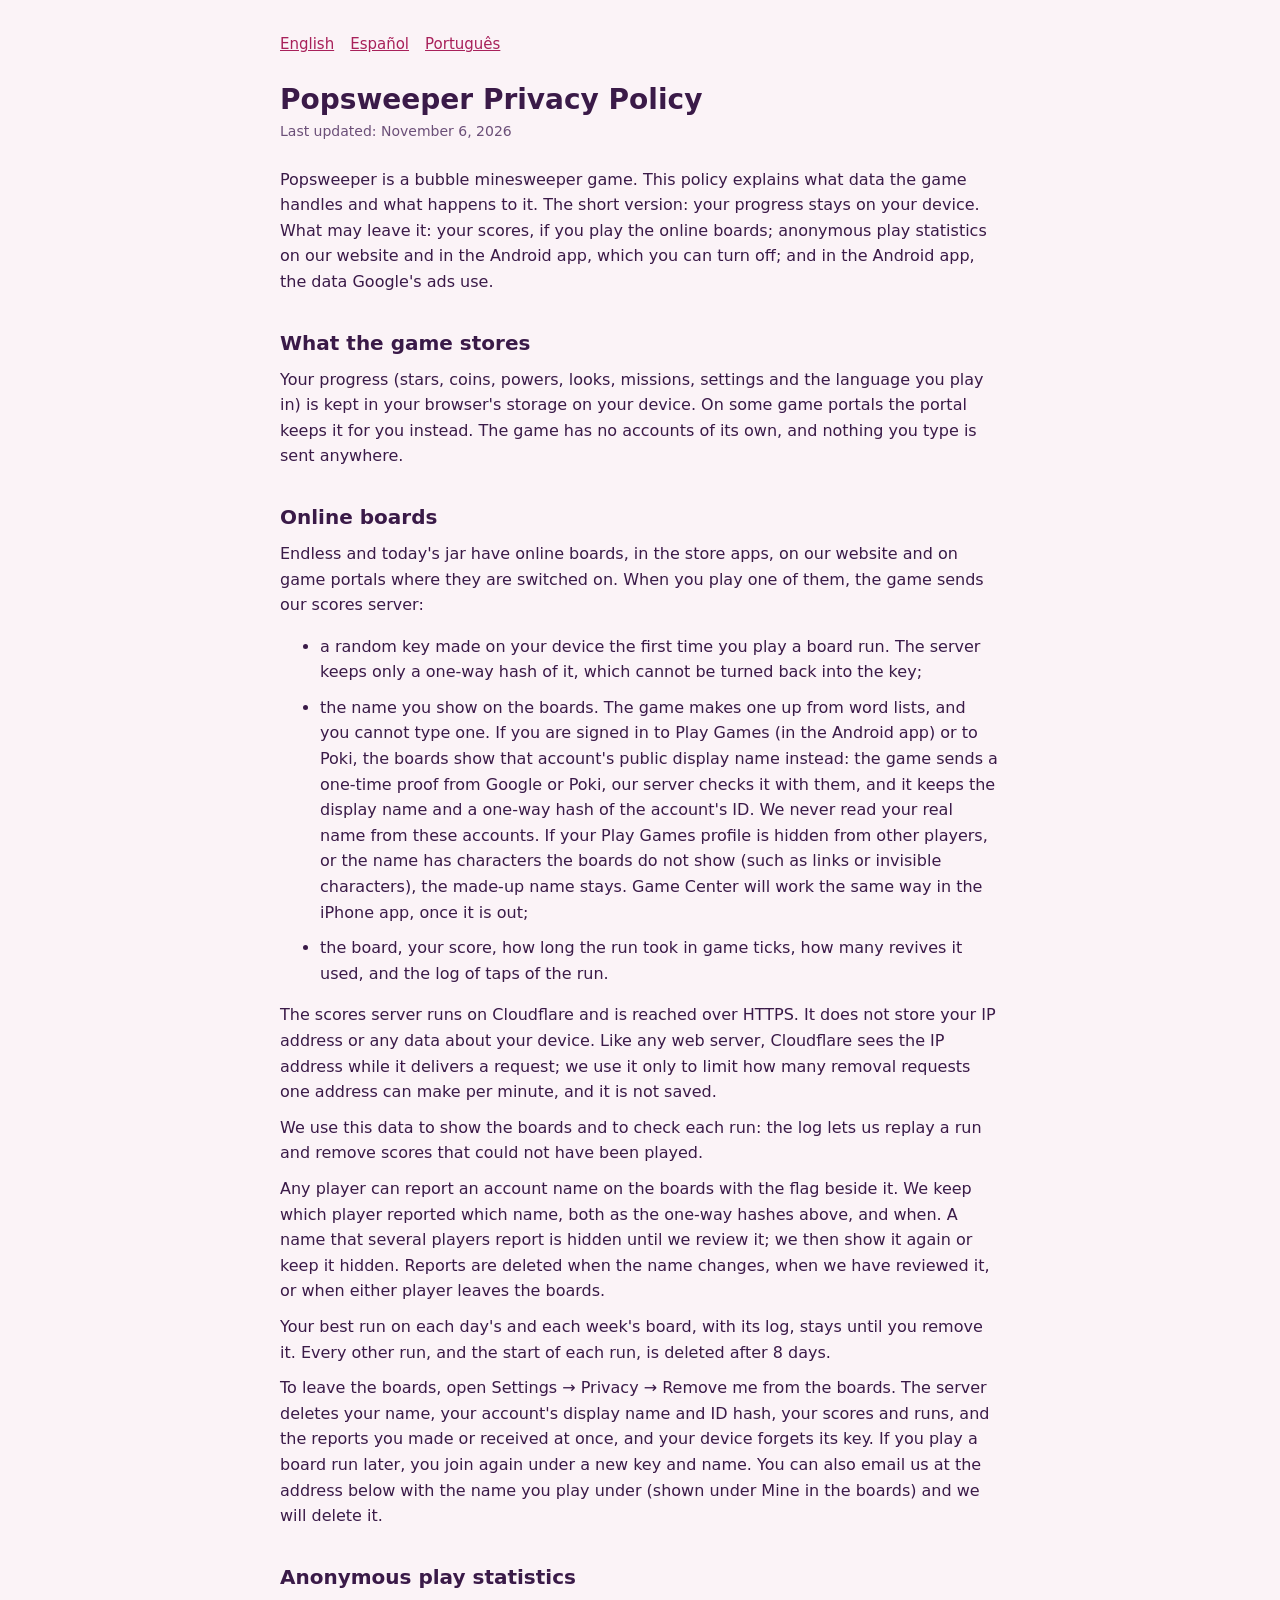
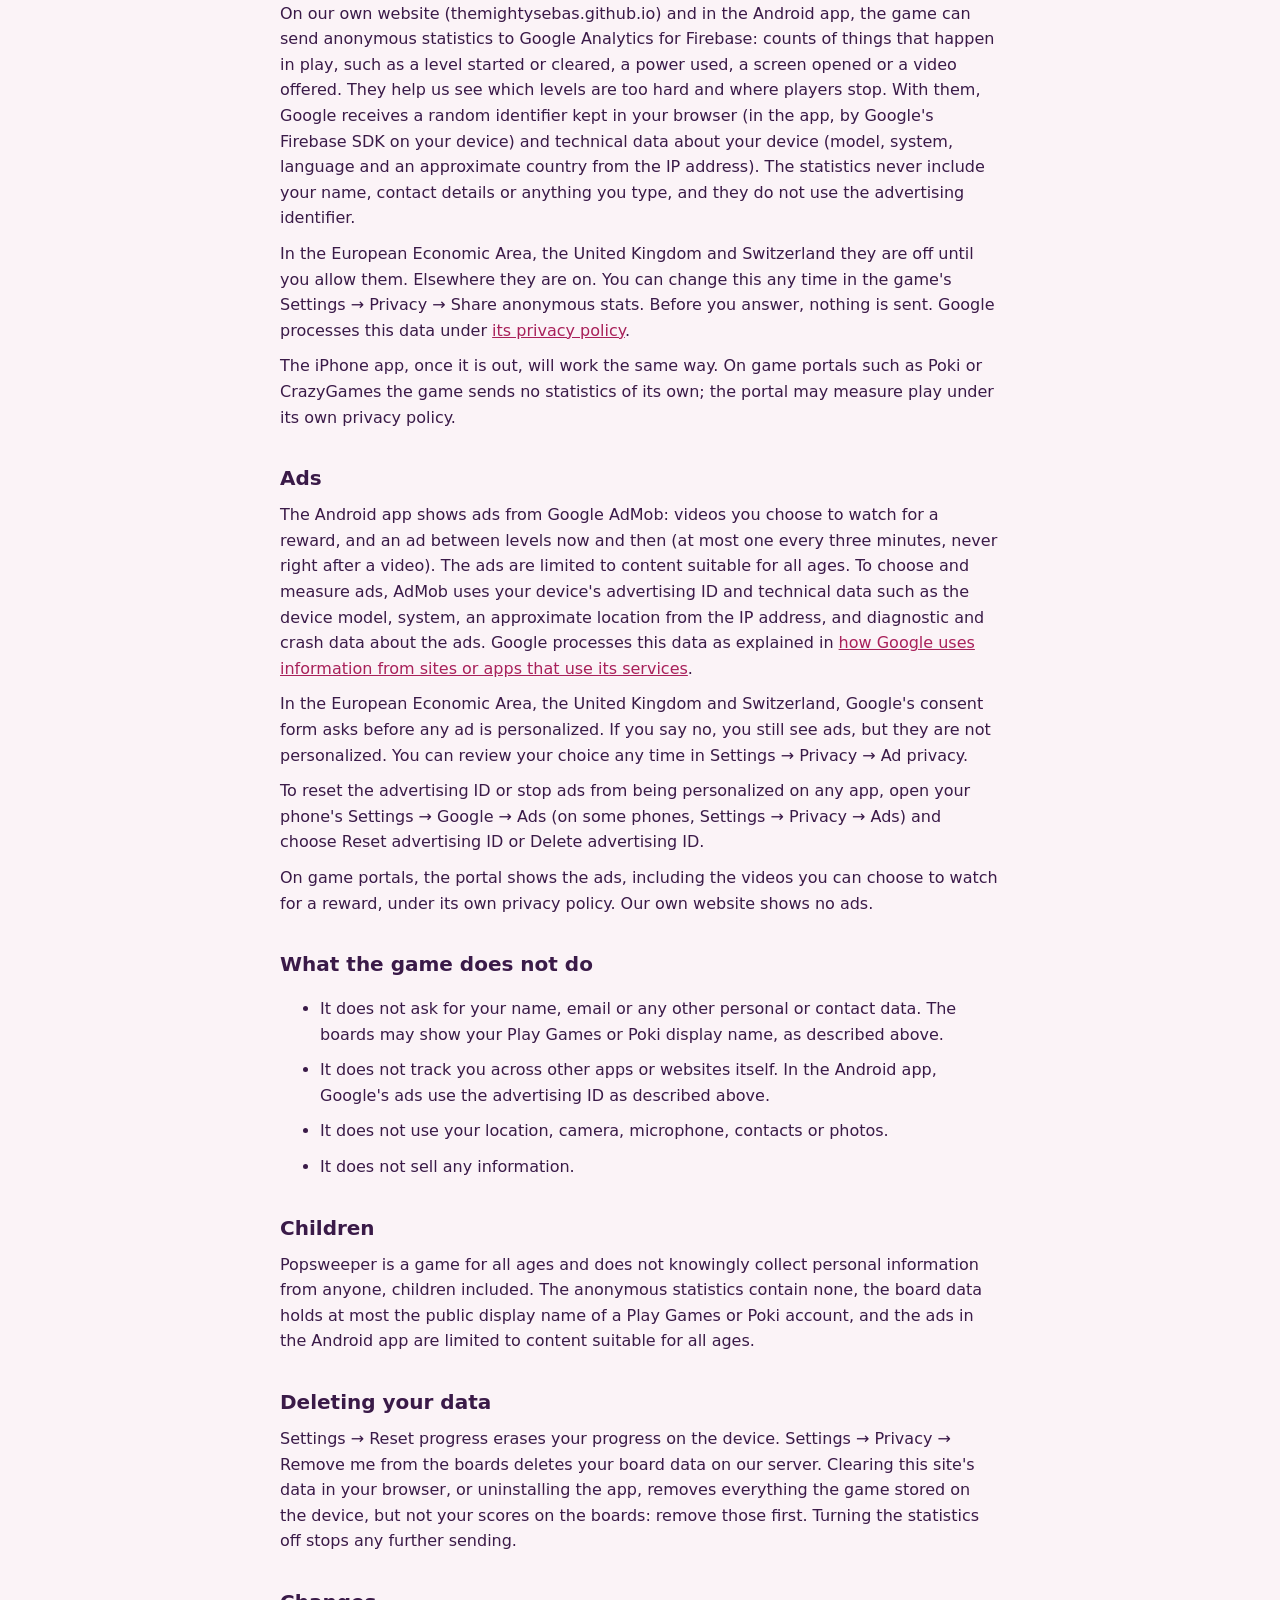
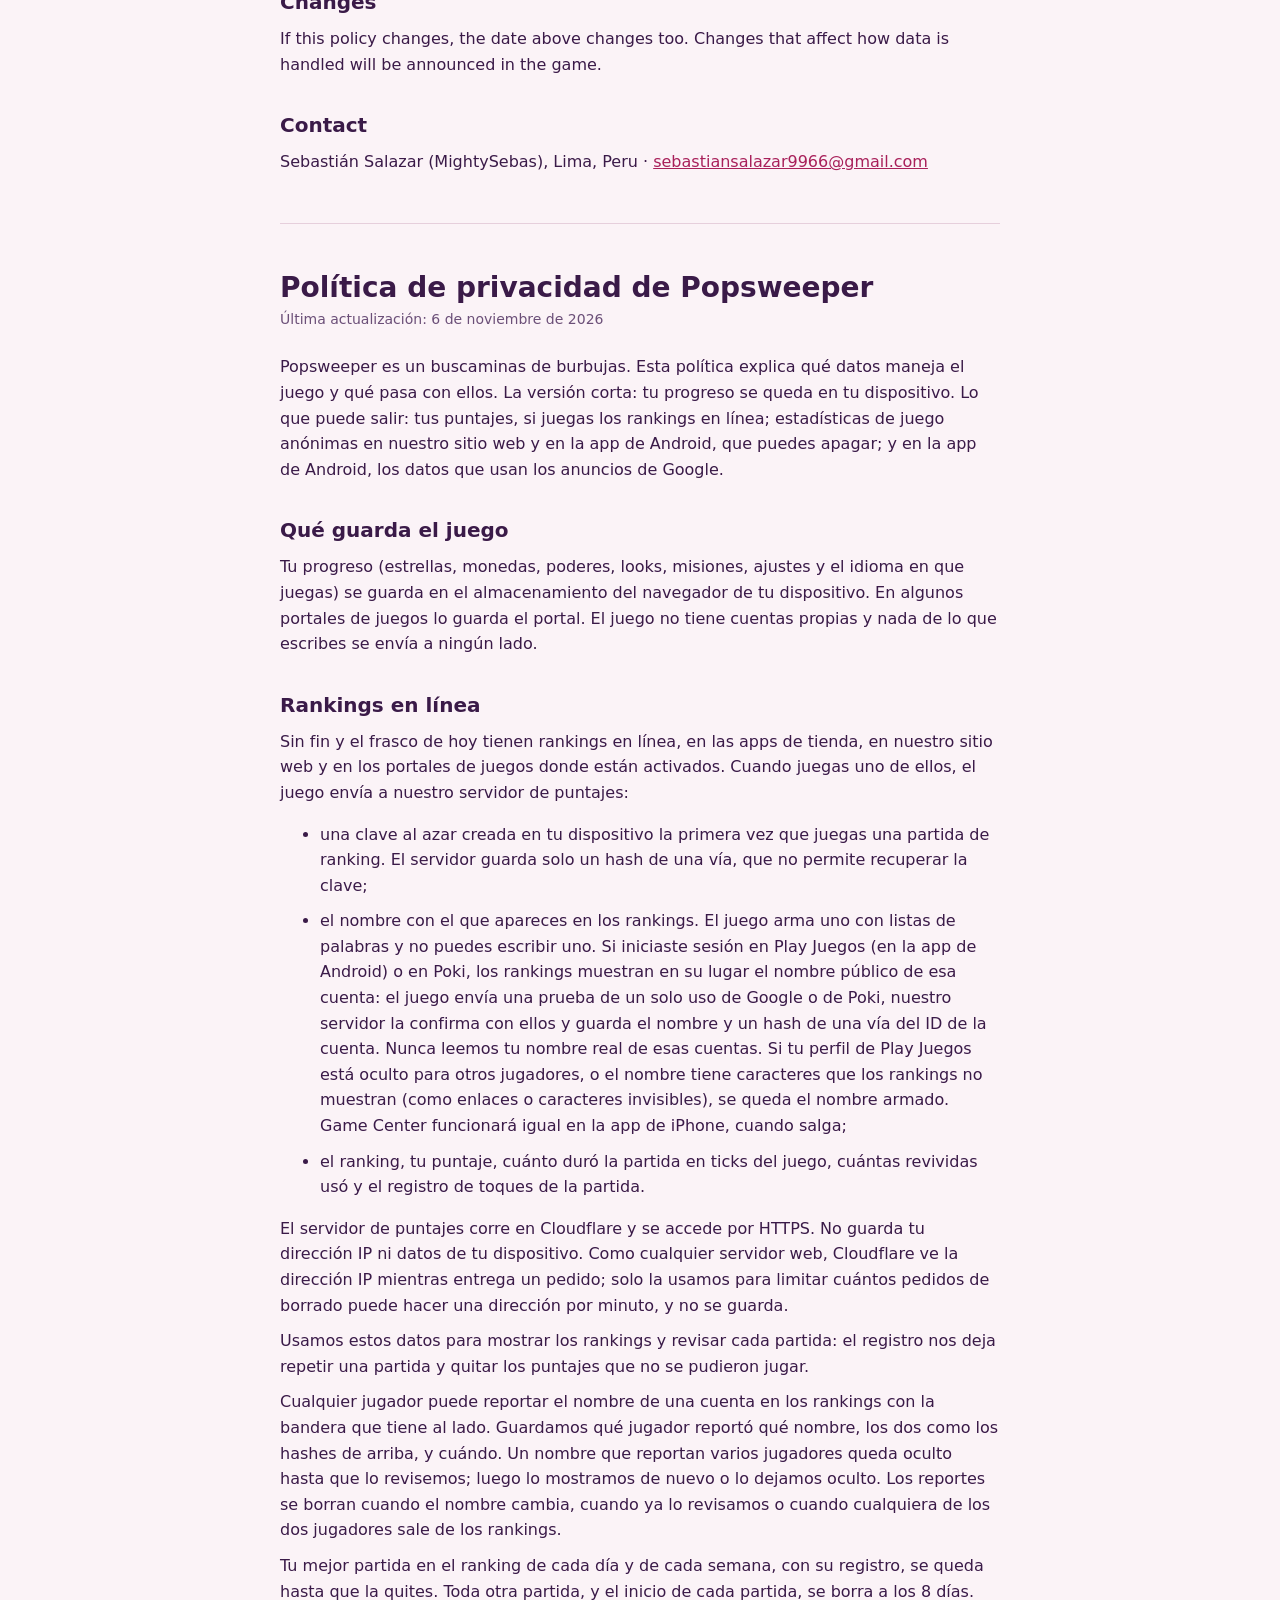
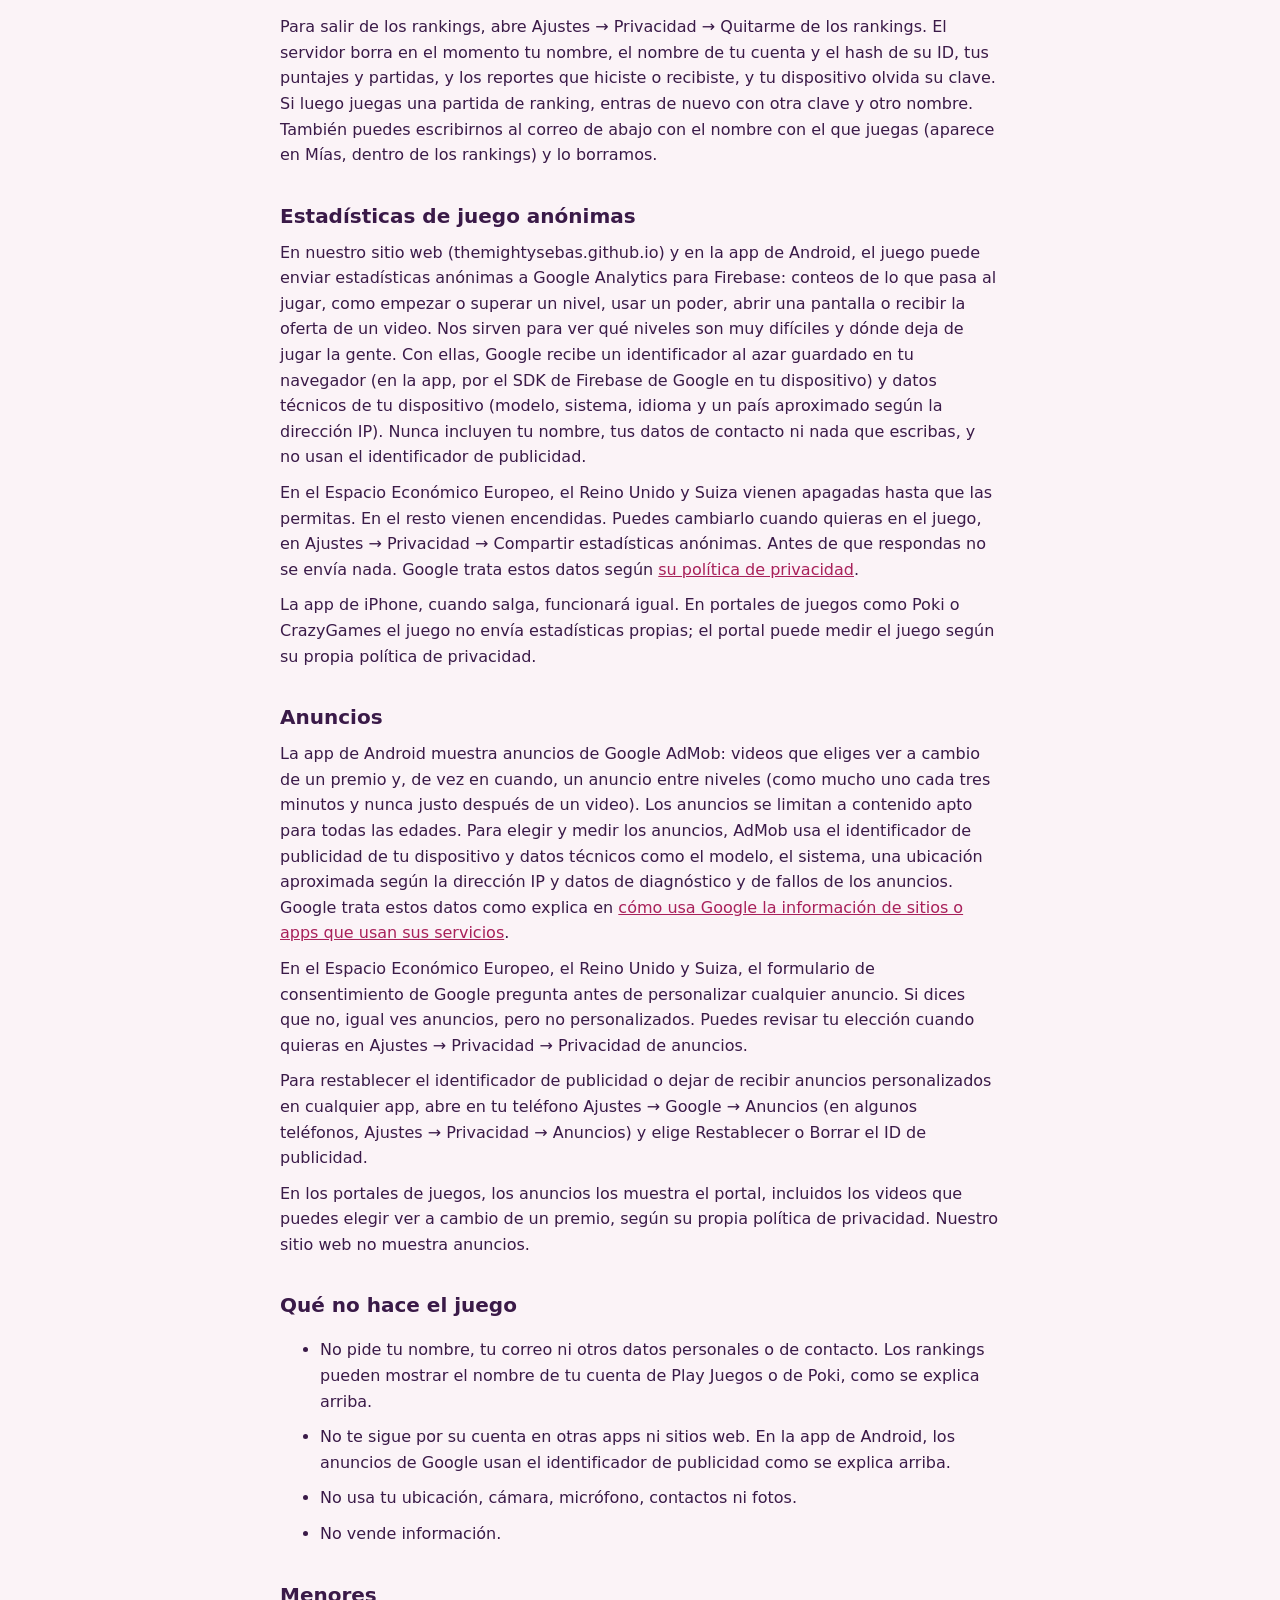
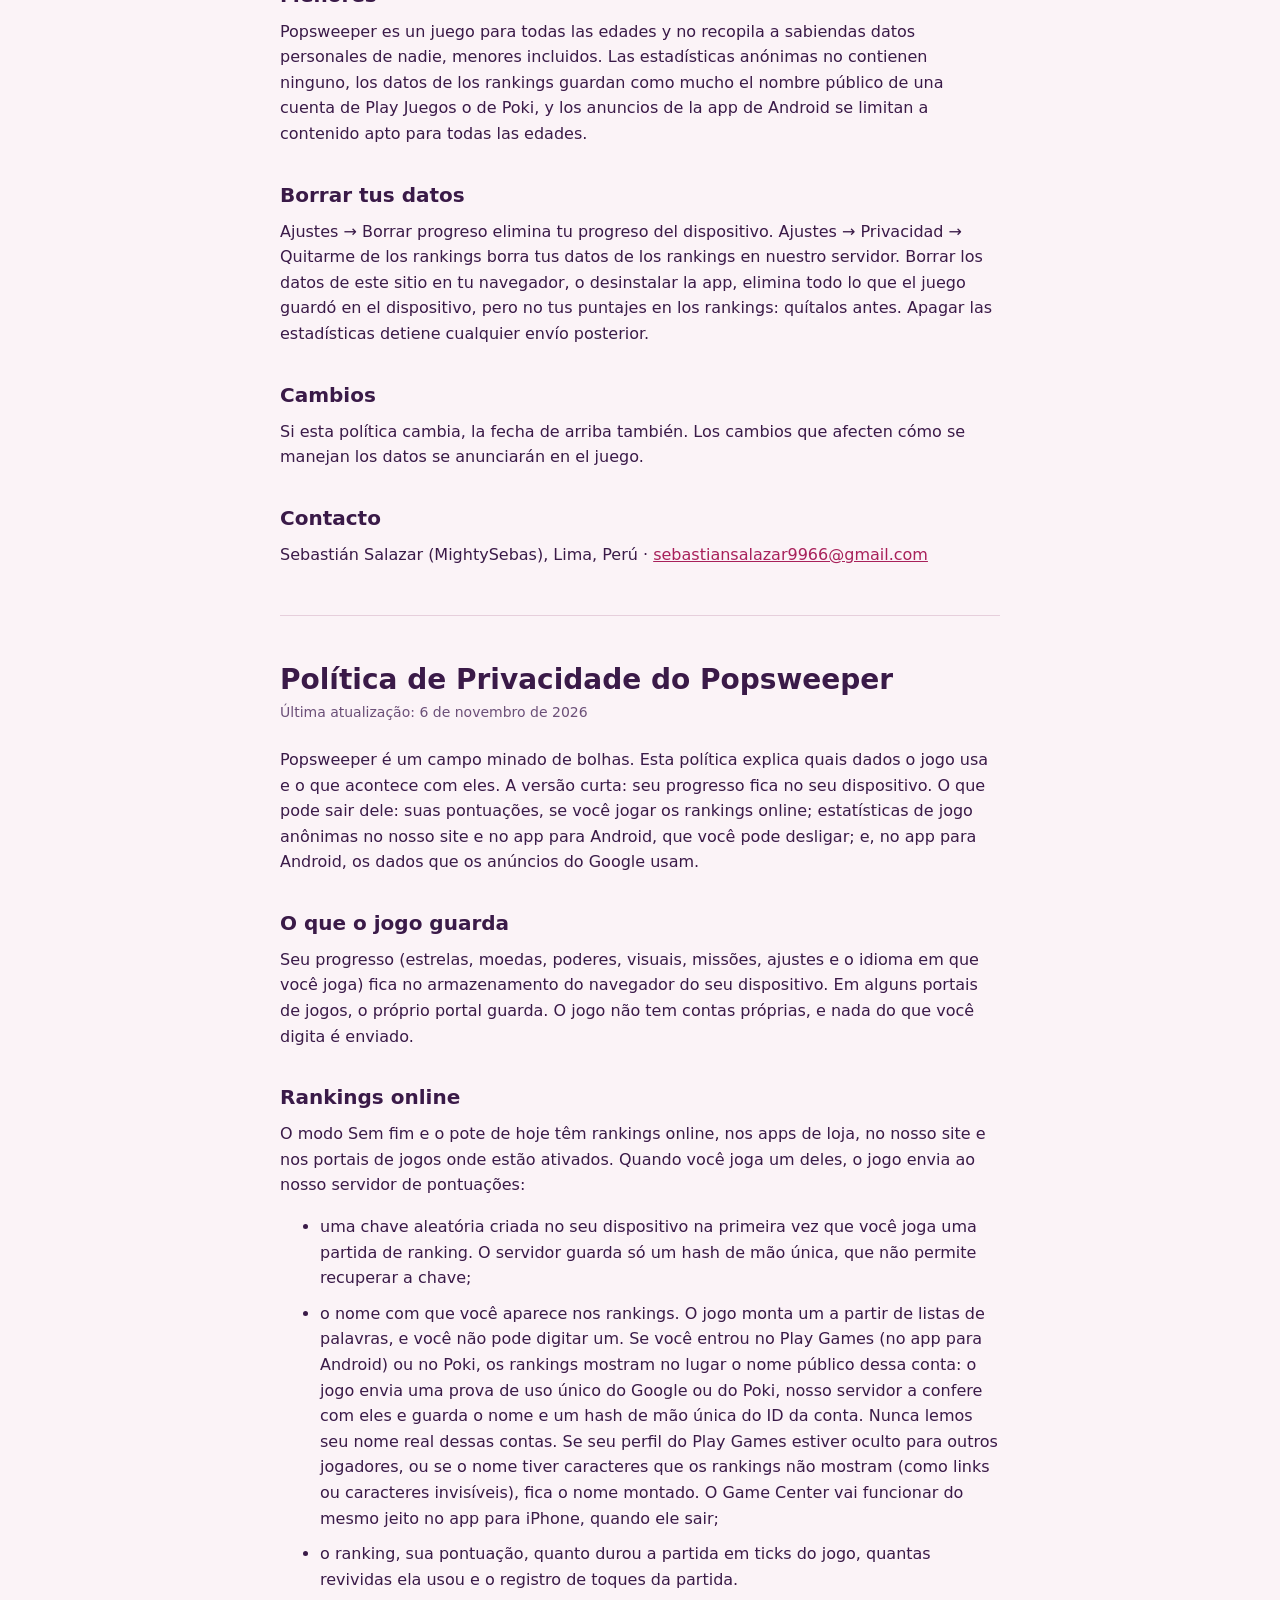
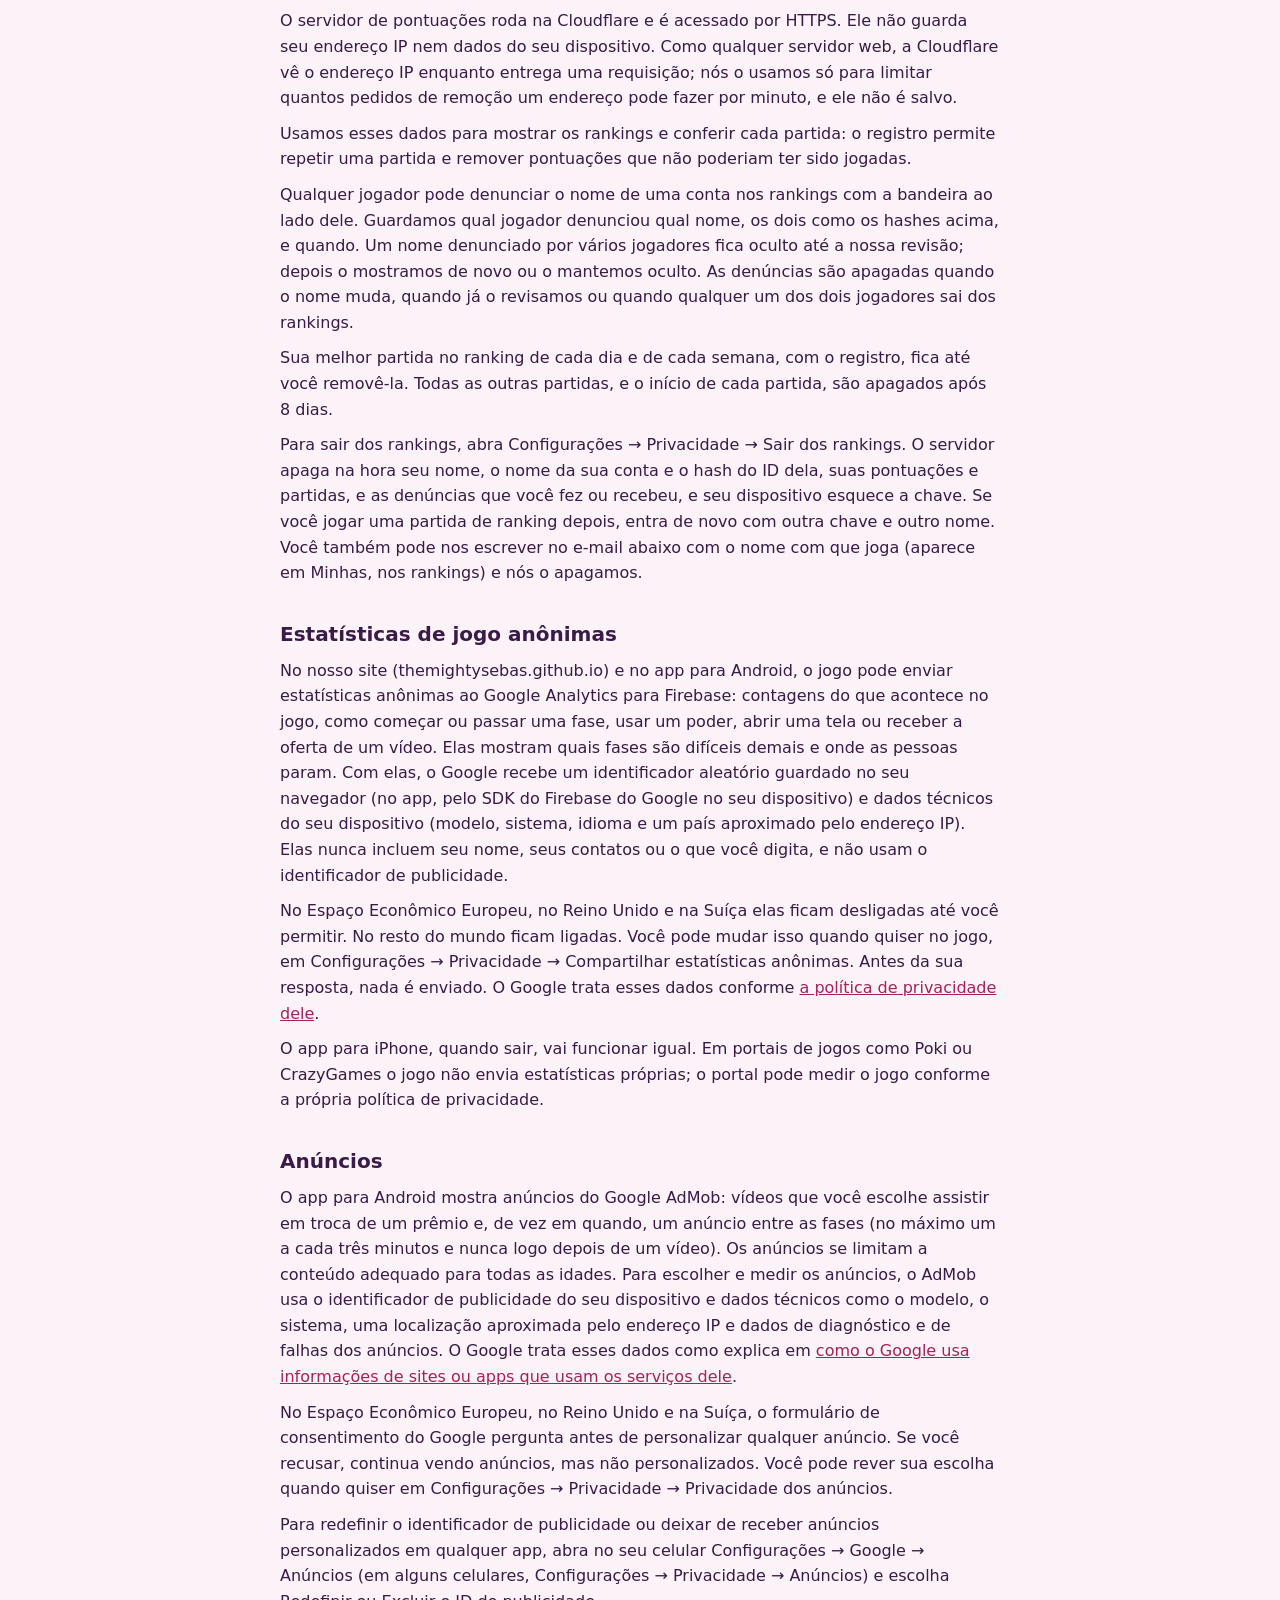
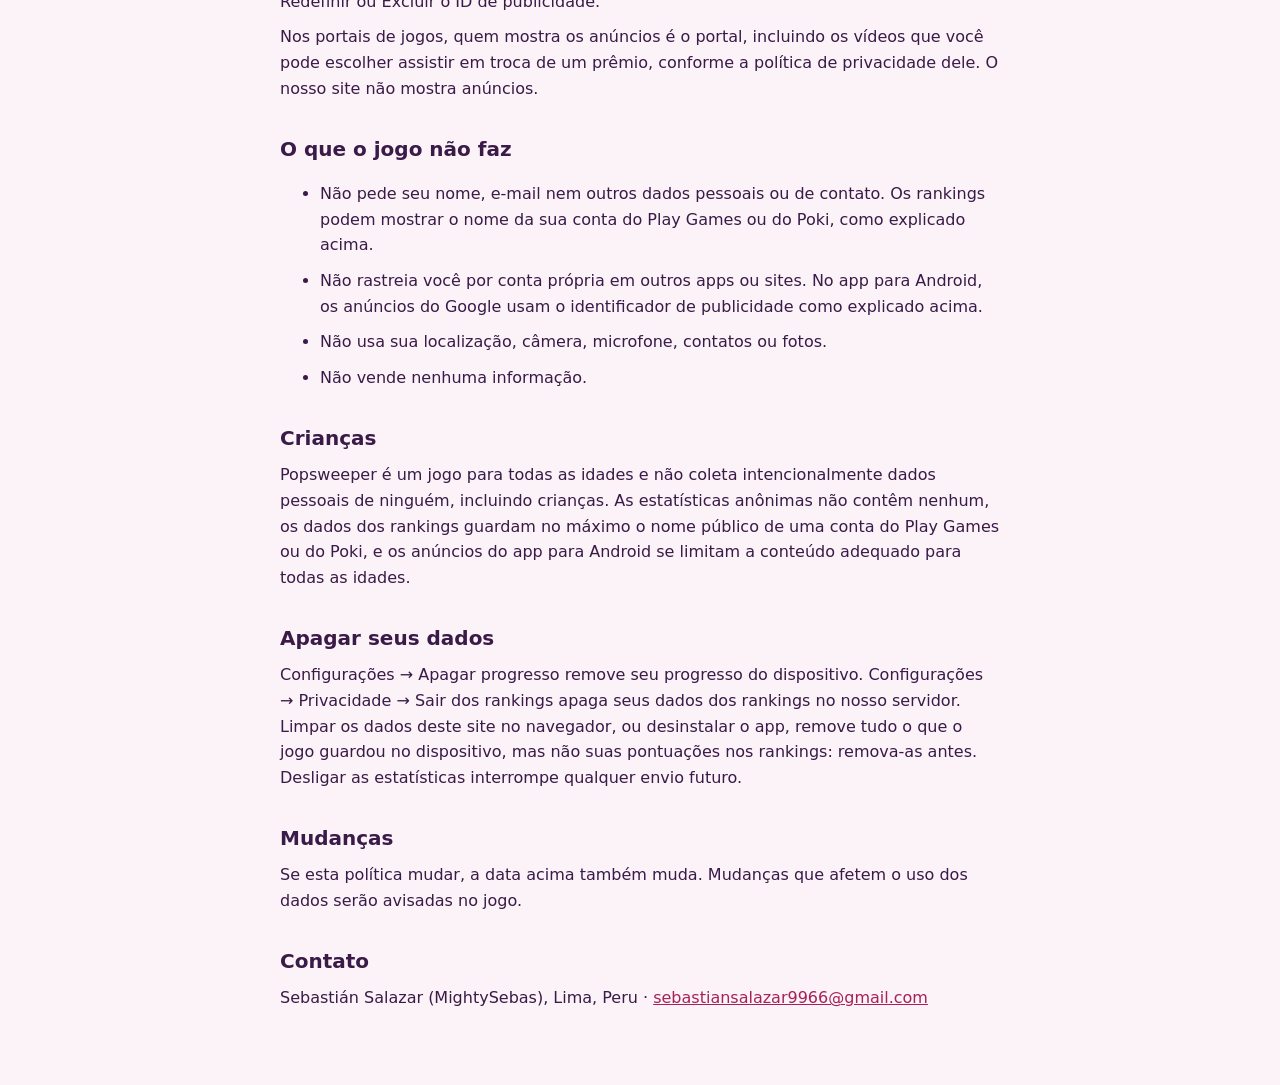
==== commit 065ace2d: "docs(privacy): the Android app also sends anonymous play stats to GA4 through Firebase, after consen" ====
--- a/privacy.html
+++ b/privacy.html
@@ -23,8 +23,8 @@
 
 <section id="en" lang="en">
 <h1>Popsweeper Privacy Policy</h1>
-<p class="meta">Last updated: October 29, 2026</p>
-<p>Popsweeper is a bubble minesweeper game. This policy explains what data the game handles and what happens to it. The short version: your progress stays on your device. What may leave it: your scores, if you play the online boards; anonymous play statistics on our website, which you can turn off; and in the Android app, the data Google's ads use.</p>
+<p class="meta">Last updated: November 6, 2026</p>
+<p>Popsweeper is a bubble minesweeper game. This policy explains what data the game handles and what happens to it. The short version: your progress stays on your device. What may leave it: your scores, if you play the online boards; anonymous play statistics on our website and in the Android app, which you can turn off; and in the Android app, the data Google's ads use.</p>
 
 <h2>What the game stores</h2>
 <p>Your progress (stars, coins, powers, looks, missions, settings and the language you play in) is kept in your browser's storage on your device. On some game portals the portal keeps it for you instead. The game has no accounts of its own, and nothing you type is sent anywhere.</p>
@@ -43,9 +43,9 @@
 <p>To leave the boards, open Settings → Privacy → Remove me from the boards. The server deletes your name, your account's display name and ID hash, your scores and runs, and the reports you made or received at once, and your device forgets its key. If you play a board run later, you join again under a new key and name. You can also email us at the address below with the name you play under (shown under Mine in the boards) and we will delete it.</p>
 
 <h2>Anonymous play statistics</h2>
-<p>On our own website (themightysebas.github.io), the game can send anonymous statistics to Google Analytics for Firebase: counts of things that happen in play, such as a level started or cleared, a power used, a screen opened or a video offered. They help us see which levels are too hard and where players stop. With them, Google receives a random identifier kept in your browser and technical data about your device (model, system, language and an approximate country from the IP address). The statistics never include your name, contact details or anything you type, and they do not use the advertising identifier.</p>
-<p>In the European Economic Area, the United Kingdom and Switzerland they are off until you allow them. Elsewhere they are on. You can change this any time on our website in Settings → Privacy → Share anonymous stats. Before you answer, nothing is sent. Google processes this data under <a href="https://policies.google.com/privacy">its privacy policy</a>.</p>
-<p>The store apps send no statistics. On game portals such as Poki or CrazyGames the game sends no statistics of its own; the portal may measure play under its own privacy policy.</p>
+<p>On our own website (themightysebas.github.io) and in the Android app, the game can send anonymous statistics to Google Analytics for Firebase: counts of things that happen in play, such as a level started or cleared, a power used, a screen opened or a video offered. They help us see which levels are too hard and where players stop. With them, Google receives a random identifier kept in your browser (in the app, by Google's Firebase SDK on your device) and technical data about your device (model, system, language and an approximate country from the IP address). The statistics never include your name, contact details or anything you type, and they do not use the advertising identifier.</p>
+<p>In the European Economic Area, the United Kingdom and Switzerland they are off until you allow them. Elsewhere they are on. You can change this any time in the game's Settings → Privacy → Share anonymous stats. Before you answer, nothing is sent. Google processes this data under <a href="https://policies.google.com/privacy">its privacy policy</a>.</p>
+<p>The iPhone app, once it is out, will work the same way. On game portals such as Poki or CrazyGames the game sends no statistics of its own; the portal may measure play under its own privacy policy.</p>
 
 <h2>Ads</h2>
 <p>The Android app shows ads from Google AdMob: videos you choose to watch for a reward, and an ad between levels now and then (at most one every three minutes, never right after a video). The ads are limited to content suitable for all ages. To choose and measure ads, AdMob uses your device's advertising ID and technical data such as the device model, system, an approximate location from the IP address, and diagnostic and crash data about the ads. Google processes this data as explained in <a href="https://policies.google.com/technologies/partner-sites">how Google uses information from sites or apps that use its services</a>.</p>
@@ -78,8 +78,8 @@
 
 <section id="es" lang="es">
 <h1>Política de privacidad de Popsweeper</h1>
-<p class="meta">Última actualización: 29 de octubre de 2026</p>
-<p>Popsweeper es un buscaminas de burbujas. Esta política explica qué datos maneja el juego y qué pasa con ellos. La versión corta: tu progreso se queda en tu dispositivo. Lo que puede salir: tus puntajes, si juegas los rankings en línea; estadísticas de juego anónimas en nuestro sitio web, que puedes apagar; y en la app de Android, los datos que usan los anuncios de Google.</p>
+<p class="meta">Última actualización: 6 de noviembre de 2026</p>
+<p>Popsweeper es un buscaminas de burbujas. Esta política explica qué datos maneja el juego y qué pasa con ellos. La versión corta: tu progreso se queda en tu dispositivo. Lo que puede salir: tus puntajes, si juegas los rankings en línea; estadísticas de juego anónimas en nuestro sitio web y en la app de Android, que puedes apagar; y en la app de Android, los datos que usan los anuncios de Google.</p>
 
 <h2>Qué guarda el juego</h2>
 <p>Tu progreso (estrellas, monedas, poderes, looks, misiones, ajustes y el idioma en que juegas) se guarda en el almacenamiento del navegador de tu dispositivo. En algunos portales de juegos lo guarda el portal. El juego no tiene cuentas propias y nada de lo que escribes se envía a ningún lado.</p>
@@ -98,9 +98,9 @@
 <p>Para salir de los rankings, abre Ajustes → Privacidad → Quitarme de los rankings. El servidor borra en el momento tu nombre, el nombre de tu cuenta y el hash de su ID, tus puntajes y partidas, y los reportes que hiciste o recibiste, y tu dispositivo olvida su clave. Si luego juegas una partida de ranking, entras de nuevo con otra clave y otro nombre. También puedes escribirnos al correo de abajo con el nombre con el que juegas (aparece en Mías, dentro de los rankings) y lo borramos.</p>
 
 <h2>Estadísticas de juego anónimas</h2>
-<p>En nuestro sitio web (themightysebas.github.io), el juego puede enviar estadísticas anónimas a Google Analytics para Firebase: conteos de lo que pasa al jugar, como empezar o superar un nivel, usar un poder, abrir una pantalla o recibir la oferta de un video. Nos sirven para ver qué niveles son muy difíciles y dónde deja de jugar la gente. Con ellas, Google recibe un identificador al azar guardado en tu navegador y datos técnicos de tu dispositivo (modelo, sistema, idioma y un país aproximado según la dirección IP). Nunca incluyen tu nombre, tus datos de contacto ni nada que escribas, y no usan el identificador de publicidad.</p>
-<p>En el Espacio Económico Europeo, el Reino Unido y Suiza vienen apagadas hasta que las permitas. En el resto vienen encendidas. Puedes cambiarlo cuando quieras en nuestro sitio web, en Ajustes → Privacidad → Compartir estadísticas anónimas. Antes de que respondas no se envía nada. Google trata estos datos según <a href="https://policies.google.com/privacy">su política de privacidad</a>.</p>
-<p>Las apps de tienda no envían estadísticas. En portales de juegos como Poki o CrazyGames el juego no envía estadísticas propias; el portal puede medir el juego según su propia política de privacidad.</p>
+<p>En nuestro sitio web (themightysebas.github.io) y en la app de Android, el juego puede enviar estadísticas anónimas a Google Analytics para Firebase: conteos de lo que pasa al jugar, como empezar o superar un nivel, usar un poder, abrir una pantalla o recibir la oferta de un video. Nos sirven para ver qué niveles son muy difíciles y dónde deja de jugar la gente. Con ellas, Google recibe un identificador al azar guardado en tu navegador (en la app, por el SDK de Firebase de Google en tu dispositivo) y datos técnicos de tu dispositivo (modelo, sistema, idioma y un país aproximado según la dirección IP). Nunca incluyen tu nombre, tus datos de contacto ni nada que escribas, y no usan el identificador de publicidad.</p>
+<p>En el Espacio Económico Europeo, el Reino Unido y Suiza vienen apagadas hasta que las permitas. En el resto vienen encendidas. Puedes cambiarlo cuando quieras en el juego, en Ajustes → Privacidad → Compartir estadísticas anónimas. Antes de que respondas no se envía nada. Google trata estos datos según <a href="https://policies.google.com/privacy">su política de privacidad</a>.</p>
+<p>La app de iPhone, cuando salga, funcionará igual. En portales de juegos como Poki o CrazyGames el juego no envía estadísticas propias; el portal puede medir el juego según su propia política de privacidad.</p>
 
 <h2>Anuncios</h2>
 <p>La app de Android muestra anuncios de Google AdMob: videos que eliges ver a cambio de un premio y, de vez en cuando, un anuncio entre niveles (como mucho uno cada tres minutos y nunca justo después de un video). Los anuncios se limitan a contenido apto para todas las edades. Para elegir y medir los anuncios, AdMob usa el identificador de publicidad de tu dispositivo y datos técnicos como el modelo, el sistema, una ubicación aproximada según la dirección IP y datos de diagnóstico y de fallos de los anuncios. Google trata estos datos como explica en <a href="https://policies.google.com/technologies/partner-sites?hl=es">cómo usa Google la información de sitios o apps que usan sus servicios</a>.</p>
@@ -133,8 +133,8 @@
 
 <section id="pt" lang="pt-BR">
 <h1>Política de Privacidade do Popsweeper</h1>
-<p class="meta">Última atualização: 29 de outubro de 2026</p>
-<p>Popsweeper é um campo minado de bolhas. Esta política explica quais dados o jogo usa e o que acontece com eles. A versão curta: seu progresso fica no seu dispositivo. O que pode sair dele: suas pontuações, se você jogar os rankings online; estatísticas de jogo anônimas no nosso site, que você pode desligar; e, no app para Android, os dados que os anúncios do Google usam.</p>
+<p class="meta">Última atualização: 6 de novembro de 2026</p>
+<p>Popsweeper é um campo minado de bolhas. Esta política explica quais dados o jogo usa e o que acontece com eles. A versão curta: seu progresso fica no seu dispositivo. O que pode sair dele: suas pontuações, se você jogar os rankings online; estatísticas de jogo anônimas no nosso site e no app para Android, que você pode desligar; e, no app para Android, os dados que os anúncios do Google usam.</p>
 
 <h2>O que o jogo guarda</h2>
 <p>Seu progresso (estrelas, moedas, poderes, visuais, missões, ajustes e o idioma em que você joga) fica no armazenamento do navegador do seu dispositivo. Em alguns portais de jogos, o próprio portal guarda. O jogo não tem contas próprias, e nada do que você digita é enviado.</p>
@@ -153,9 +153,9 @@
 <p>Para sair dos rankings, abra Configurações → Privacidade → Sair dos rankings. O servidor apaga na hora seu nome, o nome da sua conta e o hash do ID dela, suas pontuações e partidas, e as denúncias que você fez ou recebeu, e seu dispositivo esquece a chave. Se você jogar uma partida de ranking depois, entra de novo com outra chave e outro nome. Você também pode nos escrever no e-mail abaixo com o nome com que joga (aparece em Minhas, nos rankings) e nós o apagamos.</p>
 
 <h2>Estatísticas de jogo anônimas</h2>
-<p>No nosso site (themightysebas.github.io), o jogo pode enviar estatísticas anônimas ao Google Analytics para Firebase: contagens do que acontece no jogo, como começar ou passar uma fase, usar um poder, abrir uma tela ou receber a oferta de um vídeo. Elas mostram quais fases são difíceis demais e onde as pessoas param. Com elas, o Google recebe um identificador aleatório guardado no seu navegador e dados técnicos do seu dispositivo (modelo, sistema, idioma e um país aproximado pelo endereço IP). Elas nunca incluem seu nome, seus contatos ou o que você digita, e não usam o identificador de publicidade.</p>
-<p>No Espaço Econômico Europeu, no Reino Unido e na Suíça elas ficam desligadas até você permitir. No resto do mundo ficam ligadas. Você pode mudar isso quando quiser no nosso site, em Configurações → Privacidade → Compartilhar estatísticas anônimas. Antes da sua resposta, nada é enviado. O Google trata esses dados conforme <a href="https://policies.google.com/privacy">a política de privacidade dele</a>.</p>
-<p>Os apps de loja não enviam estatísticas. Em portais de jogos como Poki ou CrazyGames o jogo não envia estatísticas próprias; o portal pode medir o jogo conforme a própria política de privacidade.</p>
+<p>No nosso site (themightysebas.github.io) e no app para Android, o jogo pode enviar estatísticas anônimas ao Google Analytics para Firebase: contagens do que acontece no jogo, como começar ou passar uma fase, usar um poder, abrir uma tela ou receber a oferta de um vídeo. Elas mostram quais fases são difíceis demais e onde as pessoas param. Com elas, o Google recebe um identificador aleatório guardado no seu navegador (no app, pelo SDK do Firebase do Google no seu dispositivo) e dados técnicos do seu dispositivo (modelo, sistema, idioma e um país aproximado pelo endereço IP). Elas nunca incluem seu nome, seus contatos ou o que você digita, e não usam o identificador de publicidade.</p>
+<p>No Espaço Econômico Europeu, no Reino Unido e na Suíça elas ficam desligadas até você permitir. No resto do mundo ficam ligadas. Você pode mudar isso quando quiser no jogo, em Configurações → Privacidade → Compartilhar estatísticas anônimas. Antes da sua resposta, nada é enviado. O Google trata esses dados conforme <a href="https://policies.google.com/privacy">a política de privacidade dele</a>.</p>
+<p>O app para iPhone, quando sair, vai funcionar igual. Em portais de jogos como Poki ou CrazyGames o jogo não envia estatísticas próprias; o portal pode medir o jogo conforme a própria política de privacidade.</p>
 
 <h2>Anúncios</h2>
 <p>O app para Android mostra anúncios do Google AdMob: vídeos que você escolhe assistir em troca de um prêmio e, de vez em quando, um anúncio entre as fases (no máximo um a cada três minutos e nunca logo depois de um vídeo). Os anúncios se limitam a conteúdo adequado para todas as idades. Para escolher e medir os anúncios, o AdMob usa o identificador de publicidade do seu dispositivo e dados técnicos como o modelo, o sistema, uma localização aproximada pelo endereço IP e dados de diagnóstico e de falhas dos anúncios. O Google trata esses dados como explica em <a href="https://policies.google.com/technologies/partner-sites?hl=pt-BR">como o Google usa informações de sites ou apps que usam os serviços dele</a>.</p>
